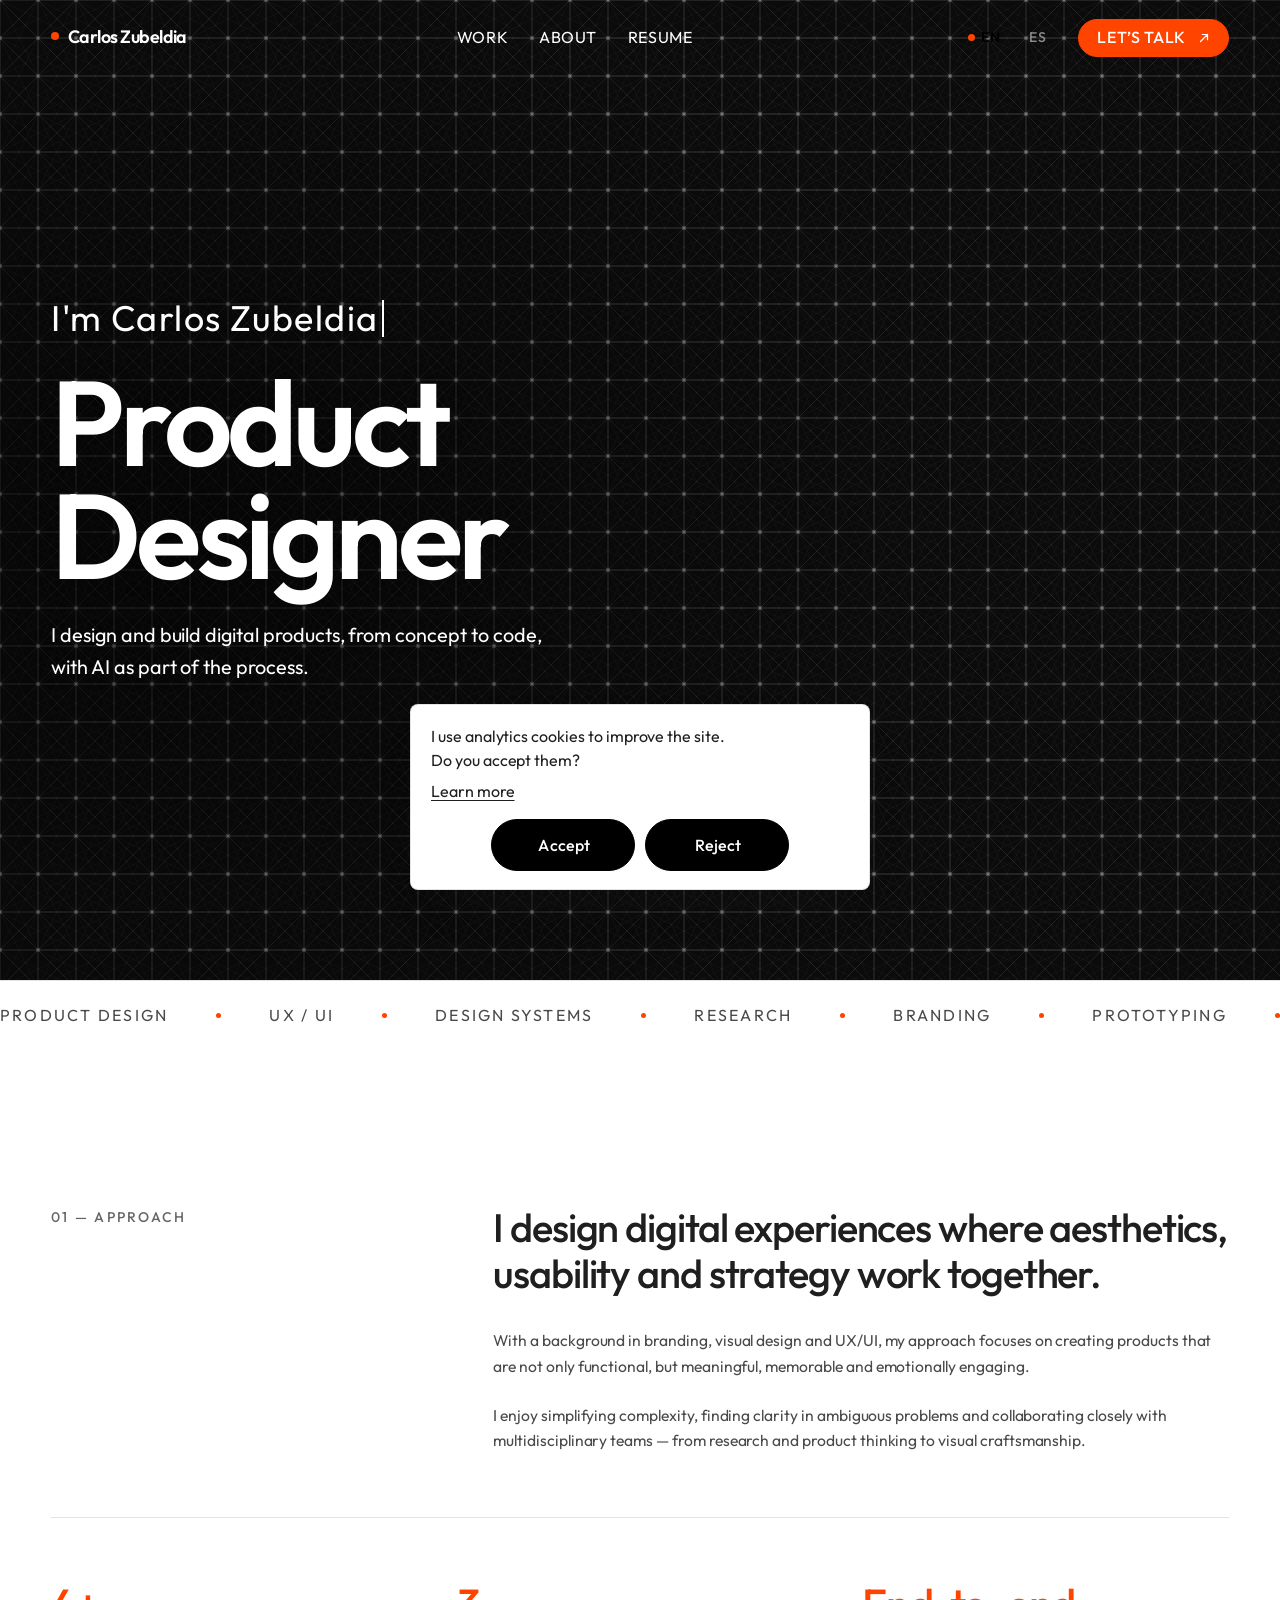
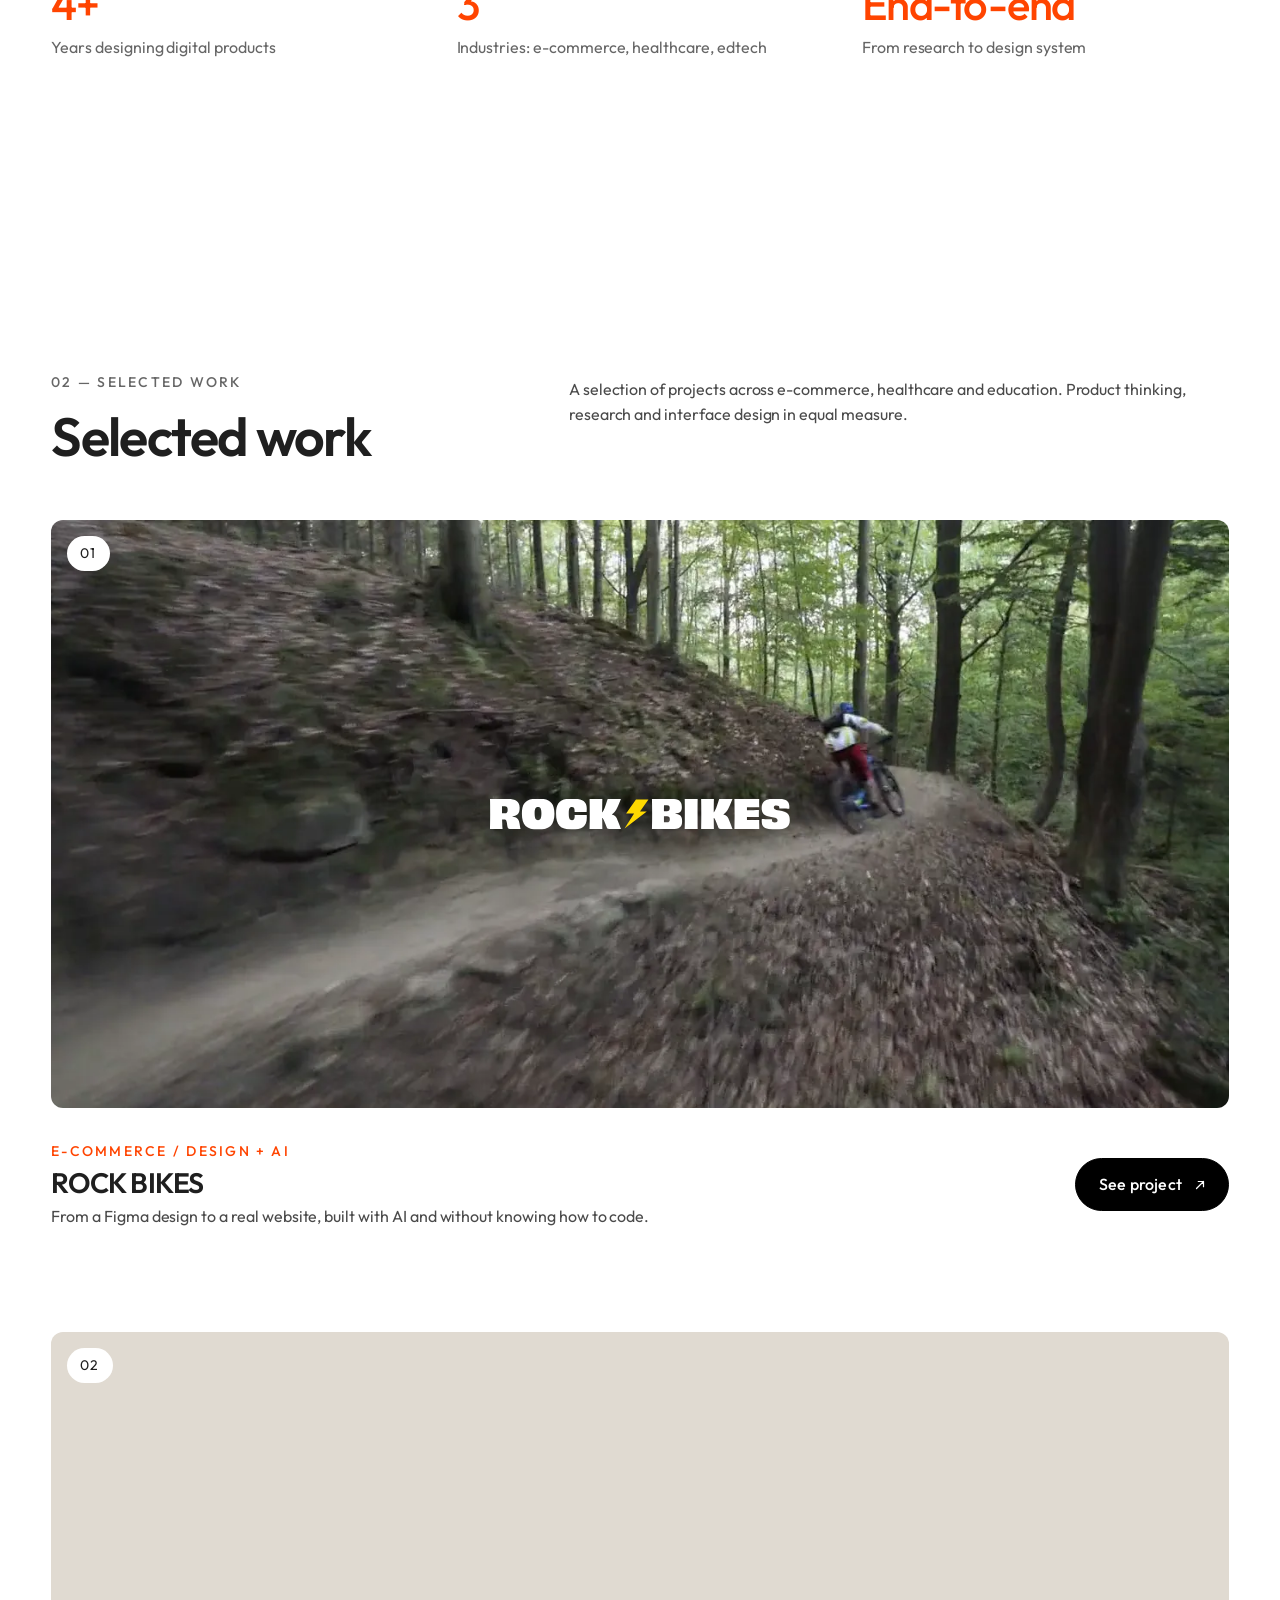
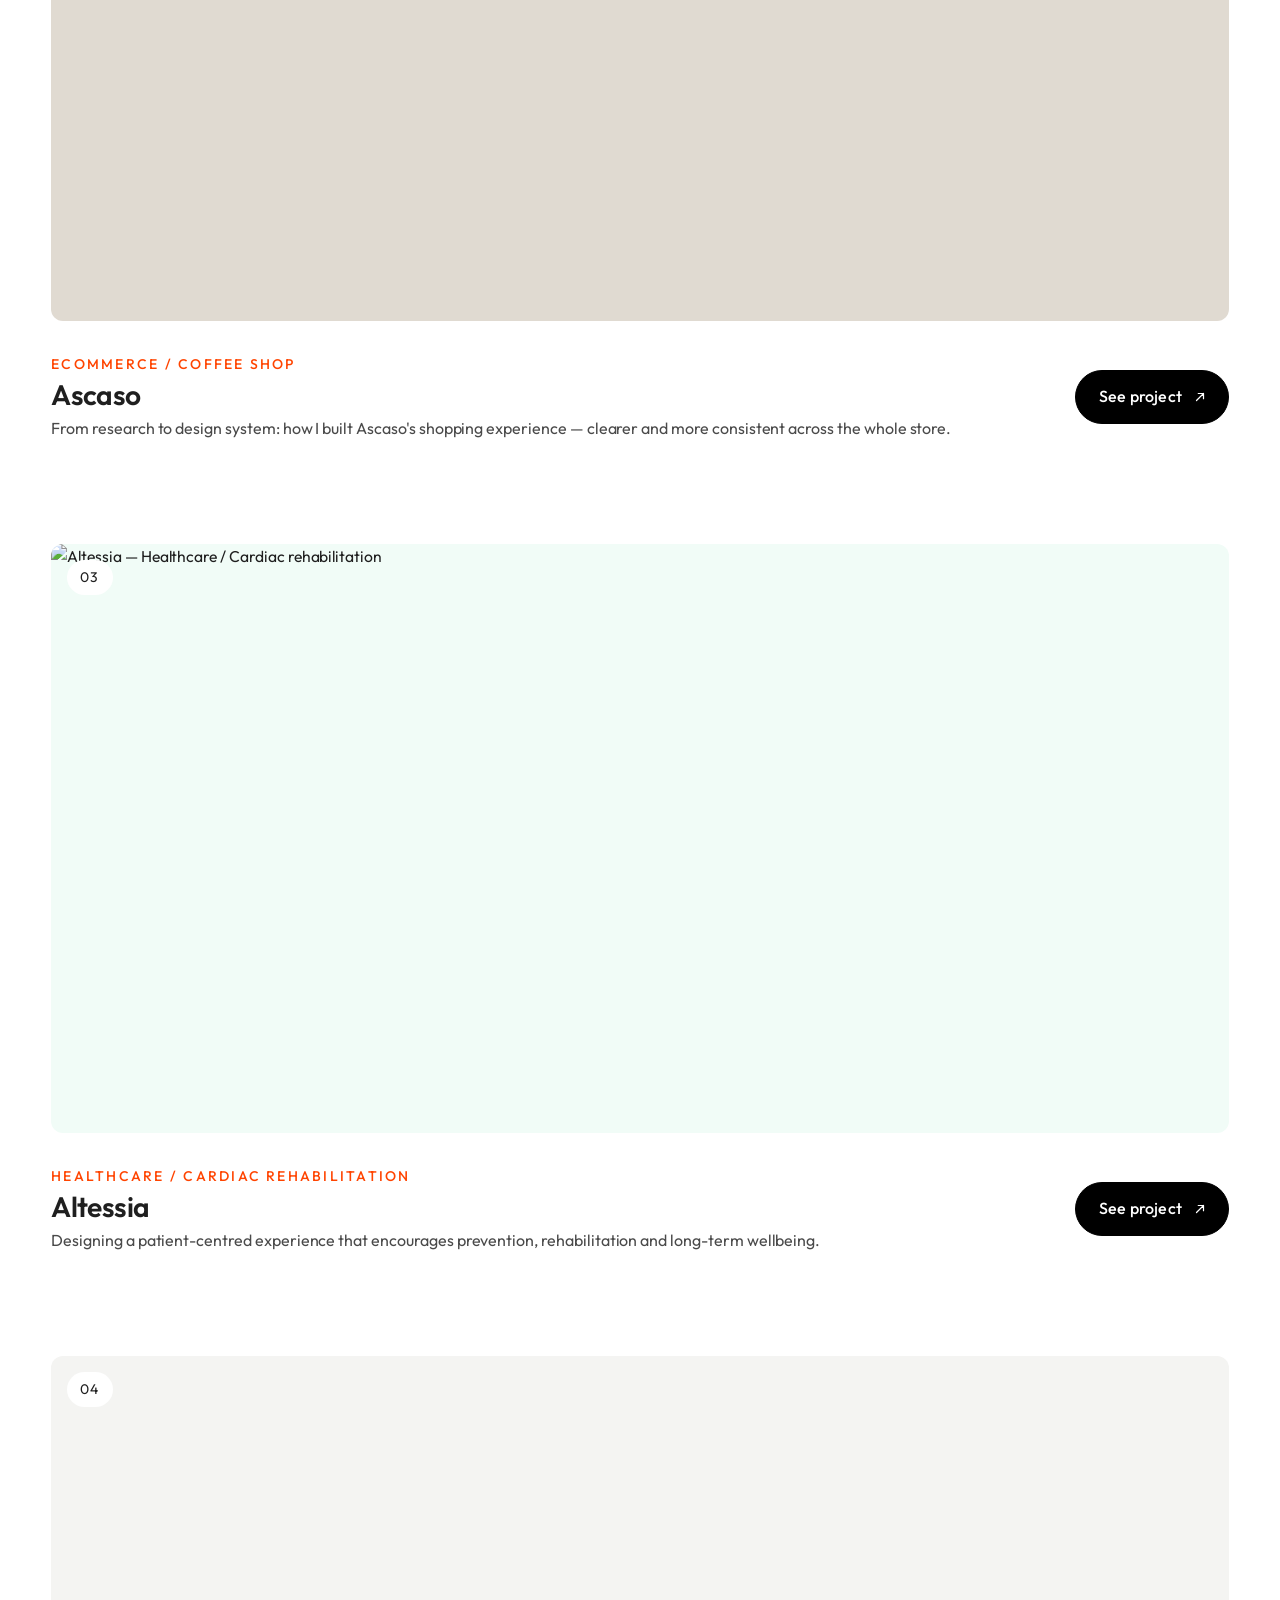
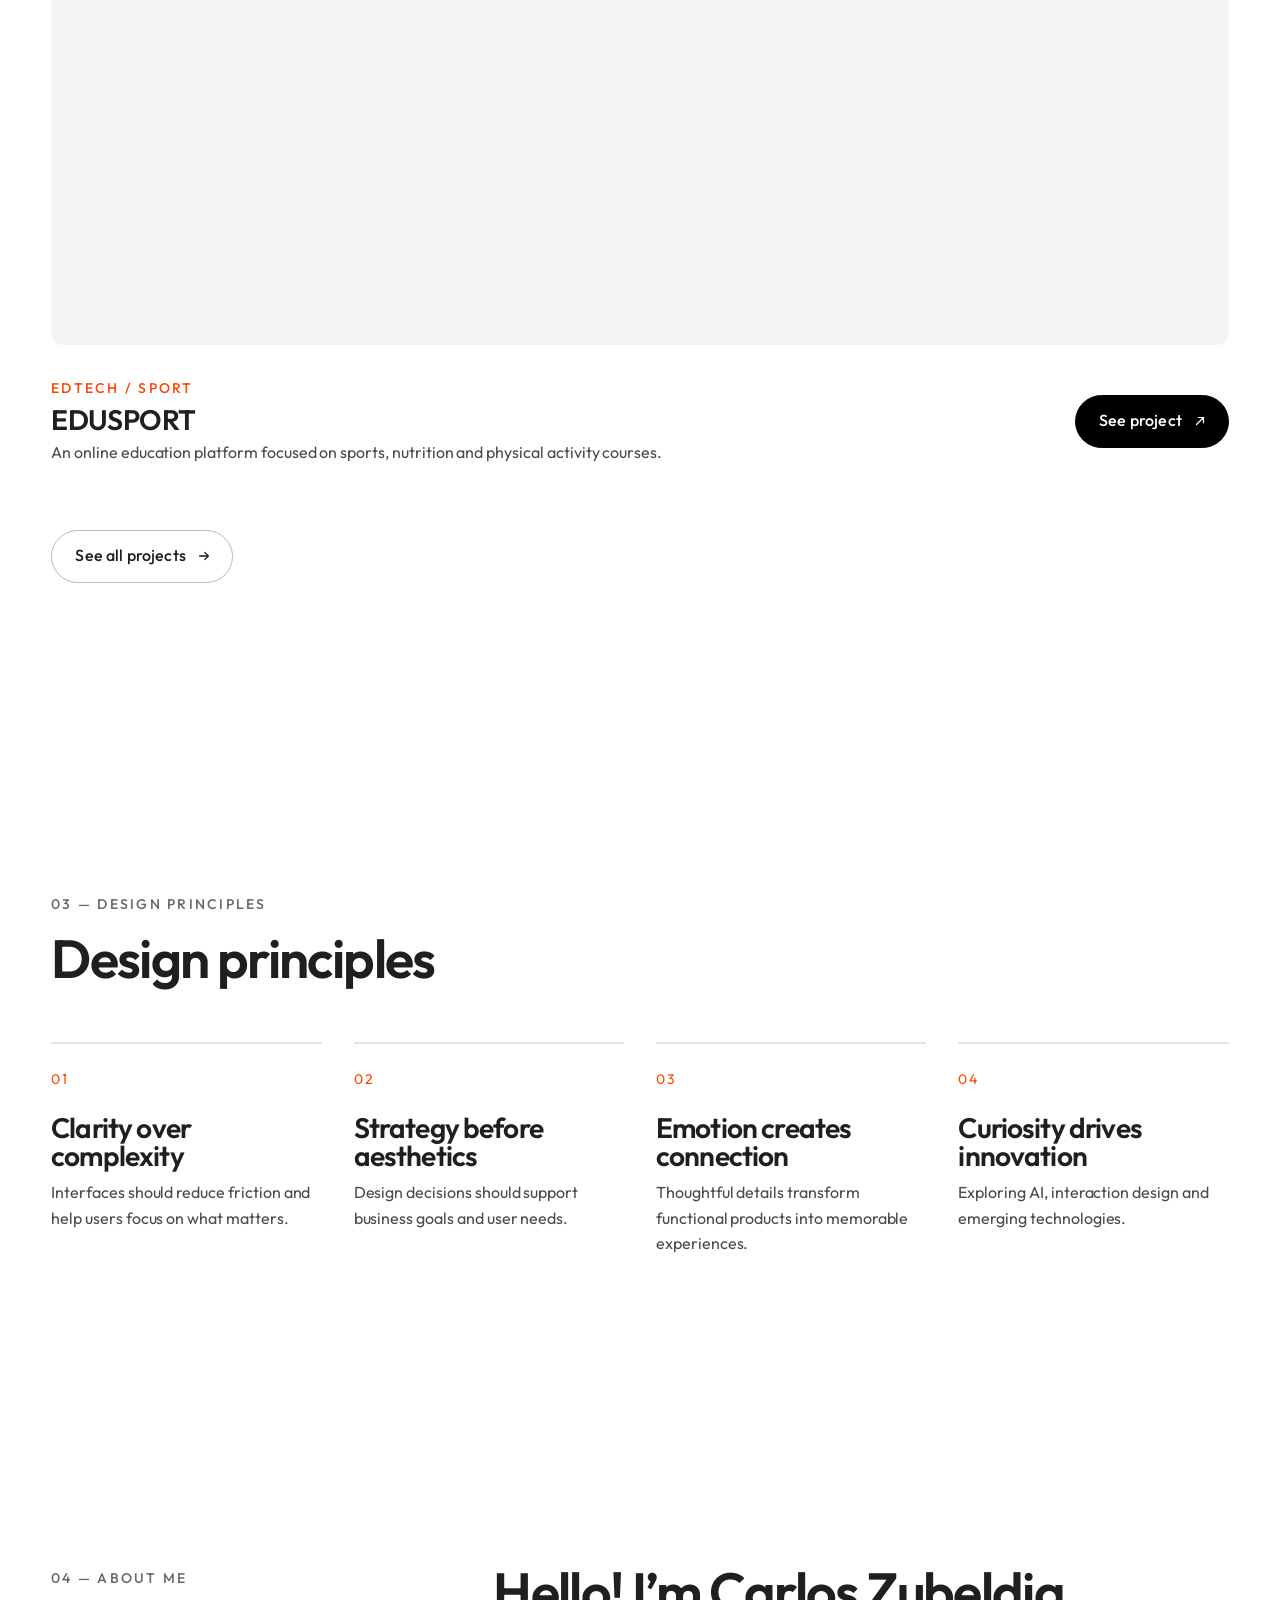
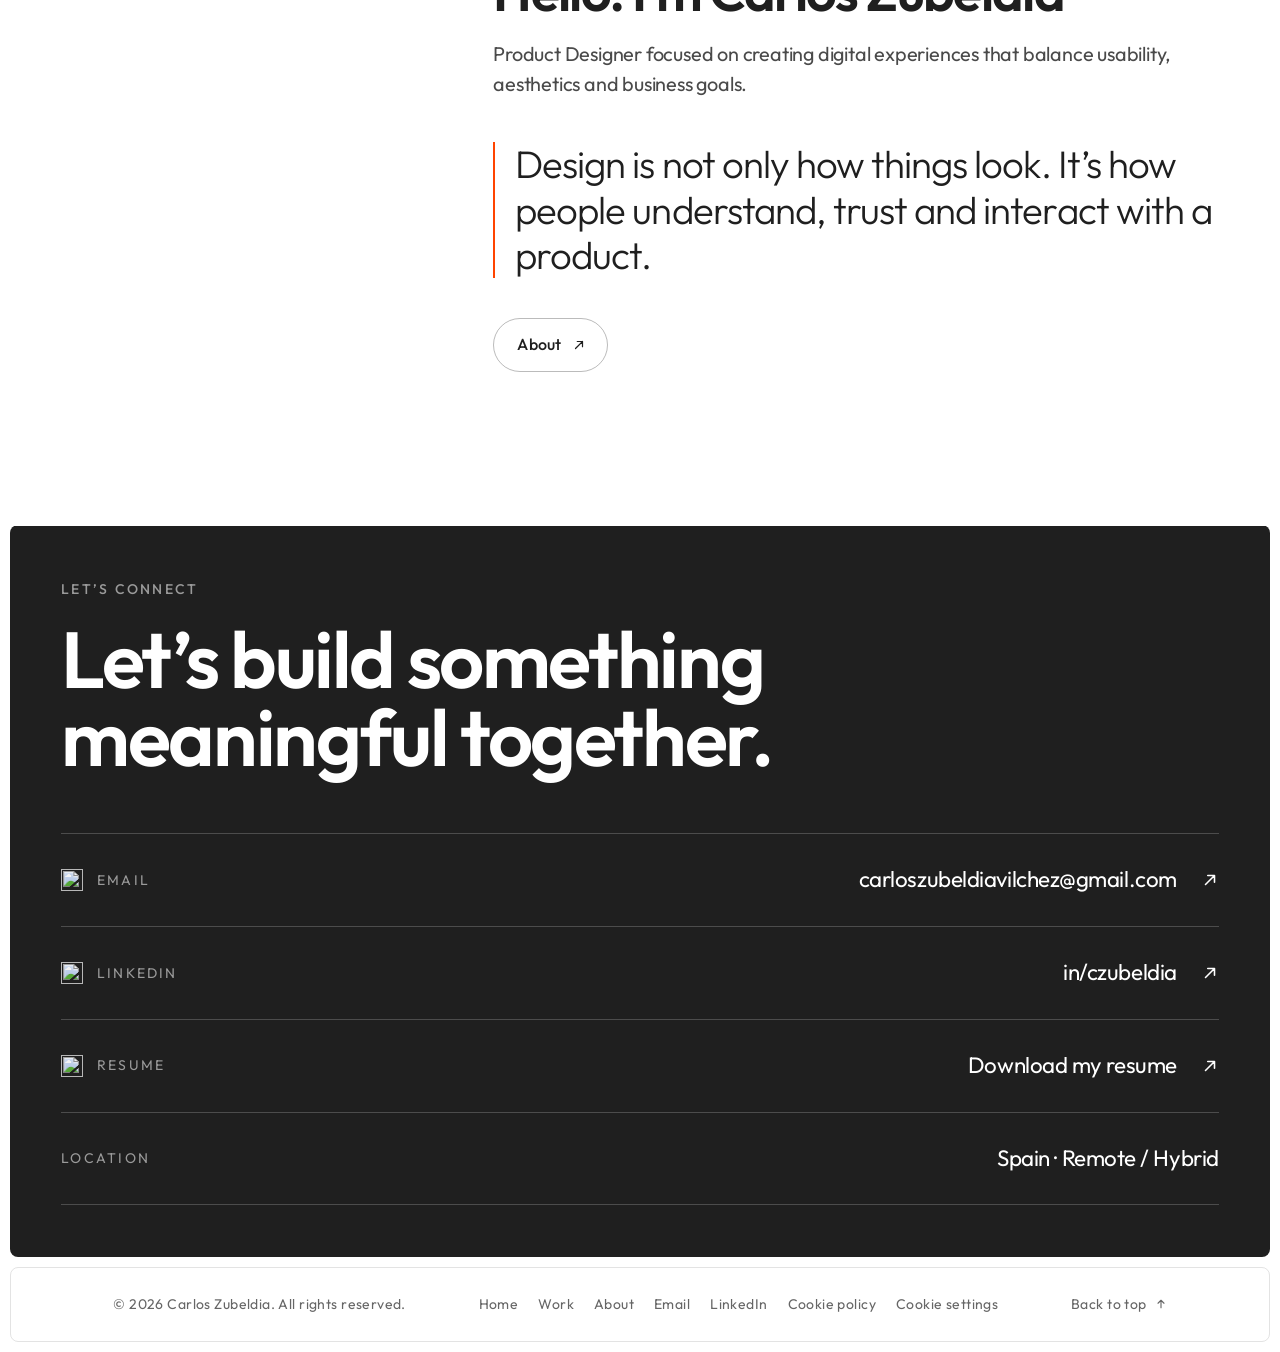
==== index.html @ 0a298c3f "Cards: miniatura más alta en móvil (1:1, +180 px a 390)" ====
<!DOCTYPE html>
<html lang="en" data-title-en="Carlos Zubeldia — Product Designer" data-title-es="Carlos Zubeldia — Product Designer">
<head>
  <meta charset="utf-8">
  <meta name="viewport" content="width=device-width, initial-scale=1">
  <title>Carlos Zubeldia — Product Designer</title>
  <meta name="description" content="Carlos Zubeldia is a Product Designer crafting meaningful digital experiences through aesthetics, usability and strategy." data-desc-en="Carlos Zubeldia is a Product Designer crafting meaningful digital experiences through aesthetics, usability and strategy." data-desc-es="Carlos Zubeldia es Product Designer y crea experiencias digitales con sentido combinando estética, usabilidad y estrategia.">
  <meta name="author" content="Carlos Zubeldia">
  <meta name="theme-color" content="#ffffff">

  <meta property="og:type" content="website">
  <meta property="og:title" content="Carlos Zubeldia — Product Designer">
  <meta property="og:description" content="Carlos Zubeldia is a Product Designer crafting meaningful digital experiences through aesthetics, usability and strategy.">
  <meta property="og:image" content="https://carloszubeldia.com/assets/img/b0e49830ba61dde2b18ffb885fe6a6a7c3e1c63d.png">
  <meta property="og:locale" content="en_GB">
  <meta property="og:locale:alternate" content="es_ES">
  <meta name="twitter:card" content="summary_large_image">
  <script type="application/ld+json">
  {
    "@context": "https://schema.org",
    "@graph": [
      {
        "@type": "Person",
        "@id": "https://carloszubeldia.com/#person",
        "name": "Carlos Zubeldia",
        "jobTitle": "Product Designer",
        "url": "https://carloszubeldia.com/",
        "image": "https://carloszubeldia.com/assets/img/b0e49830ba61dde2b18ffb885fe6a6a7c3e1c63d.png",
        "sameAs": ["https://www.linkedin.com/in/czubeldia"]
      },
      {
        "@type": "WebSite",
        "@id": "https://carloszubeldia.com/#website",
        "url": "https://carloszubeldia.com/",
        "name": "Carlos Zubeldia — Product Designer",
        "inLanguage": ["es", "en"],
        "publisher": { "@id": "https://carloszubeldia.com/#person" }
      }
    ]
  }
  </script>

  <link rel="canonical" href="https://carloszubeldia.com/">
  <link rel="icon" type="image/svg+xml" href="assets/img/d443d4ee85f48a1c8e4ca03e4f27583cf6b97daa.svg">
  <link rel="alternate icon" href="assets/img/favicon.png">
  <link rel="apple-touch-icon" href="assets/img/favicon.png">

  <link rel="preconnect" href="https://fonts.googleapis.com">
  <link rel="preconnect" href="https://fonts.gstatic.com" crossorigin>
  <link rel="preconnect" href="https://api.fontshare.com" crossorigin>
  <link href="https://fonts.googleapis.com/css2?family=Outfit:wght@300;400;500;600;700&family=Libre+Caslon+Text:ital,wght@0,400;0,700;1,400&family=Poppins:wght@300;400;500&display=swap" rel="stylesheet">
  <link href="https://api.fontshare.com/v2/css?f[]=clash-display@300,400,500,600&display=swap" rel="stylesheet">
  <!-- Sin cache: durante el desarrollo el navegador guardaba el HTML antiguo
       y seguia pidiendo el CSS viejo. -->
  <meta http-equiv="Cache-Control" content="no-cache, no-store, must-revalidate">
  <meta http-equiv="Pragma" content="no-cache">
  <meta http-equiv="Expires" content="0">
  <link rel="stylesheet" href="assets/css/styles.css?v=1794847174529">

  <script>
    /* Evita el flash: fija el idioma antes del primer pintado */
    (function () {
      try {
        document.documentElement.classList.add("js");
        var q = new URLSearchParams(location.search).get("lang");
        var l = q || localStorage.getItem("cz-lang") || (navigator.language || "en").slice(0, 2).toLowerCase();
        document.documentElement.lang = ["en", "es"].indexOf(l) > -1 ? l : "en";
      } catch (e) {}
    })();
  </script>
</head>
<script>(function(){try{if(sessionStorage.getItem("cz-preloader")){document.documentElement.className+=" preloader-skip";}else{sessionStorage.setItem("cz-preloader","1");}}catch(e){}})();</script>
<div class="preloader" data-preloader>
  <div class="preloader__inner">
    <p class="preloader__hello" data-preloader-hello>Bienvenido</p>
    <p class="preloader__name"><span class="preloader__who">Carlos Zubeldia</span> <span class="preloader__dot">&#183;</span> <span class="preloader__role">Product Designer</span></p>
    <p class="preloader__pct">[<span data-preloader-pct>000</span>]</p>
  </div>
  <div class="preloader__bar" aria-hidden="true"><span data-preloader-bar></span></div>
</div>

<a class="skip" href="#main"><span data-l="en">Skip to content</span><span data-l="es">Saltar al contenido</span></a>
<div class="progress" aria-hidden="true"></div>

<header class="header header--over-media">
  <div class="wrap header__inner">
    <a class="brand" href="index.html" aria-label="Carlos Zubeldia">
      <span class="brand__dot" aria-hidden="true"></span>
      <span>Carlos Zubeldia</span>
    </a>

    <nav class="nav nav--desktop" aria-label="Main">
      <a class="nav__link" href="work.html"><span data-l="en">Work</span><span data-l="es">Proyectos</span></a>
      <a class="nav__link" href="about.html"><span data-l="en">About</span><span data-l="es">Sobre mí</span></a>
          <a class="nav__link nav__link--cv" href="https://docs.google.com/document/d/1pbB3UorEtX21ZrDCN3POVL8Y2e_s21vY/edit" target="_blank" rel="noopener"><span data-l="en">Resume</span><span data-l="es">CV</span></a>
    </nav>

    <div class="header__tools">
      <div class="lang" role="group" aria-label="Language">
        <button class="lang__opt" type="button" data-lang="en" aria-pressed="true">EN</button>
        <button class="lang__opt" type="button" data-lang="es" aria-pressed="false">ES</button>
      </div>
      <button class="burger" type="button" aria-expanded="false" aria-controls="drawer" aria-label="Menu">
        <span></span><span></span>
      </button>
      <a class="btn nav__cta" href="#contact"><span class="nav__cta-txt"><span data-l="en">Let’s talk</span><span data-l="es">Hablemos</span></span><svg viewBox="0 0 16 16" fill="none" aria-hidden="true"><path d="M4 12L12 4M12 4H6M12 4v6" stroke="currentColor" stroke-width="1.4" stroke-linecap="round" stroke-linejoin="round"/></svg></a>
    </div>
  </div>
</header>

<div class="drawer" id="drawer" data-open="false" aria-hidden="true">
  <nav class="drawer__nav" aria-label="Mobile">
    <a class="drawer__link" href="work.html"><span data-l="en">Work</span><span data-l="es">Proyectos</span></a>
    <a class="drawer__link" href="about.html"><span data-l="en">About</span><span data-l="es">Sobre mí</span></a>
    <a class="drawer__link" href="https://docs.google.com/document/d/1pbB3UorEtX21ZrDCN3POVL8Y2e_s21vY/edit" target="_blank" rel="noopener"><span data-l="en">Resume</span><span data-l="es">CV</span></a>
  </nav>
  <div class="drawer__foot">
    <!-- Selector de idioma del cajon: usa EXACTAMENTE las clases de la barra de
         escritorio (.lang / .lang__opt), asi el estilo es el mismo sin copiar
         CSS. -->
    <div class="lang" role="group" aria-label="Language">
      <button class="lang__opt" type="button" data-lang="en" aria-pressed="true">EN</button>
      <button class="lang__opt" type="button" data-lang="es" aria-pressed="false">ES</button>
    </div>
    <!-- En movil el CTA vive aqui, a todo el ancho, con el mismo aspecto que en
         escritorio: naranja, mayusculas y flecha. Sustituye a Email y LinkedIn. -->
    <a class="btn drawer__cta drawer__cta--brand" href="#contact"><span data-l="en">Let’s talk</span><span data-l="es">Hablemos</span><svg viewBox="0 0 16 16" fill="none" aria-hidden="true"><path d="M4 12L12 4M12 4H6M12 4v6" stroke="currentColor" stroke-width="1.4" stroke-linecap="round" stroke-linejoin="round"/></svg></a>
  </div>
</div>

<main id="main">
  <section class="hero">
    <div class="hero__frame">
      <div class="hero__media" aria-hidden="true">
        <video autoplay muted loop playsinline preload="auto" poster="assets/img/hero-poster.jpg">
          <source src="assets/video/hero.mp4" type="video/mp4">
        </video>
      </div>
      <canvas class="hero__mesh" data-mesh aria-hidden="true"></canvas>
      <div class="hero__scrim" aria-hidden="true"></div>

      <div class="hero__inner">
        <p class="hero__greeting">
          <span data-typing data-type-en="I'm Carlos Zubeldia" data-type-es="Soy Carlos Zubeldia"><span data-l="en">I'm Carlos Zubeldia</span><span data-l="es">Soy Carlos Zubeldia</span></span><span class="typing__caret" aria-hidden="true"></span>
        </p>
        <h1 class="hero__role"><span data-l="en">Product
Designer</span><span data-l="es">Product
Designer</span></h1>
        <p class="hero__claim"><span data-l="en">I design and build digital products, from concept to code,
with AI as part of the process.</span><span data-l="es">Diseño y construyo productos digitales, del concepto al código,
con IA como parte del proceso.</span></p>
      </div>

      <!-- Indicador de scroll: texto pequeño centrado en la parte baja del hero.
           Es decorativo (la página se ve que sigue), así que va oculto a los
           lectores de pantalla para no meter ruido. -->
      <p class="hero__hint" aria-hidden="true">
        <span class="hero__hint-txt"><span data-l="en">Scroll</span><span data-l="es">Scroll</span></span>
        <span class="hero__hint-arrow"><svg viewBox="0 0 16 16" fill="none" aria-hidden="true"><path d="M8 3v10M4 9l4 4 4-4" stroke="currentColor" stroke-width="1.5" stroke-linecap="round" stroke-linejoin="round"/></svg></span>
      </p>

    </div>
  </section>

  <div class="marquee" aria-hidden="true">
    <div class="marquee__track">
        <span class="marquee__item"><span data-l="en">Product design</span><span data-l="es">Diseño de producto</span></span>
        <span class="marquee__item"><span data-l="en">UX / UI</span><span data-l="es">UX / UI</span></span>
        <span class="marquee__item"><span data-l="en">Design systems</span><span data-l="es">Sistemas de diseño</span></span>
        <span class="marquee__item"><span data-l="en">Research</span><span data-l="es">Investigación</span></span>
        <span class="marquee__item"><span data-l="en">Branding</span><span data-l="es">Branding</span></span>
        <span class="marquee__item"><span data-l="en">Prototyping</span><span data-l="es">Prototipado</span></span>
        <span class="marquee__item"><span data-l="en">E-commerce</span><span data-l="es">E-commerce</span></span>
        <span class="marquee__item"><span data-l="en">Healthcare</span><span data-l="es">Salud</span></span>
        <span class="marquee__item"><span data-l="en">Consulting</span><span data-l="es">Consultoría</span></span>
        <span class="marquee__item"><span data-l="en">Accessibility</span><span data-l="es">Accesibilidad</span></span>
        <span class="marquee__item"><span data-l="en">Conversation design</span><span data-l="es">Conversation design</span></span>
        <span class="marquee__item"><span data-l="en">Product design</span><span data-l="es">Diseño de producto</span></span>
        <span class="marquee__item"><span data-l="en">UX / UI</span><span data-l="es">UX / UI</span></span>
        <span class="marquee__item"><span data-l="en">Design systems</span><span data-l="es">Sistemas de diseño</span></span>
        <span class="marquee__item"><span data-l="en">Research</span><span data-l="es">Investigación</span></span>
        <span class="marquee__item"><span data-l="en">Branding</span><span data-l="es">Branding</span></span>
        <span class="marquee__item"><span data-l="en">Prototyping</span><span data-l="es">Prototipado</span></span>
        <span class="marquee__item"><span data-l="en">E-commerce</span><span data-l="es">E-commerce</span></span>
        <span class="marquee__item"><span data-l="en">Healthcare</span><span data-l="es">Salud</span></span>
        <span class="marquee__item"><span data-l="en">Consulting</span><span data-l="es">Consultoría</span></span>
        <span class="marquee__item"><span data-l="en">Accessibility</span><span data-l="es">Accesibilidad</span></span>
        <span class="marquee__item"><span data-l="en">Conversation design</span><span data-l="es">Conversation design</span></span>
    </div>
  </div>

  <section class="section wrap" id="approach">
    <div class="grid grid--sidebar">
      <div class="reveal">
        <span class="eyebrow"><span data-l="en">01 — Approach</span><span data-l="es">01 — Enfoque</span></span>
      </div>
      <div class="reveal" style="--delay:.08s">
        <h2 class="approach__statement"><span data-l="en">I design digital experiences where aesthetics, usability and strategy work together.</span><span data-l="es">Diseño experiencias digitales donde estética, usabilidad y estrategia trabajan juntas.</span></h2>
        <div class="approach__body" style="margin-top:2rem">
          <p><span data-l="en">With a background in branding, visual design and UX/UI, my approach focuses on creating products that are not only functional, but meaningful, memorable and emotionally engaging.</span><span data-l="es">Con una base en branding, diseño visual y UX/UI, mi enfoque se centra en crear productos que no solo funcionan, sino que resultan significativos, memorables y emocionalmente relevantes.</span></p>
          <p><span data-l="en">I enjoy simplifying complexity, finding clarity in ambiguous problems and collaborating closely with multidisciplinary teams — from research and product thinking to visual craftsmanship.</span><span data-l="es">Disfruto simplificando la complejidad, encontrando claridad en problemas ambiguos y colaborando de cerca con equipos multidisciplinares — desde la investigación y el pensamiento de producto hasta el detalle visual.</span></p>
        </div>
      </div>
    </div>

    <div class="stats reveal">
      <div class="stat">
        <div class="stat__value"><span data-l="en">4+</span><span data-l="es">4+</span></div>
        <div class="stat__label"><span data-l="en">Years designing digital products</span><span data-l="es">Años diseñando productos digitales</span></div>
      </div>
      <div class="stat">
        <div class="stat__value"><span data-l="en">3</span><span data-l="es">3</span></div>
        <div class="stat__label"><span data-l="en">Industries: e-commerce, healthcare, edtech</span><span data-l="es">Sectores: e-commerce, salud, edtech</span></div>
      </div>
      <div class="stat">
        <div class="stat__value"><span data-l="en">End-to-end</span><span data-l="es">End-to-end</span></div>
        <div class="stat__label"><span data-l="en">From research to design system</span><span data-l="es">De la investigación al sistema de diseño</span></div>
      </div>
    </div>
  </section>

  <section class="section section--line" id="work">
    <div class="wrap">
      <div class="section-head">
        <div class="reveal">
          <span class="eyebrow"><span data-l="en">02 — Selected work</span><span data-l="es">02 — Proyectos seleccionados</span></span>
          <h2 class="section-head__title"><span data-l="en">Selected work</span><span data-l="es">Proyectos seleccionados</span></h2>
        </div>
        <p class="section-head__aside reveal" style="--delay:.08s"><span data-l="en">A selection of projects across e-commerce, healthcare and education. Product thinking, research and interface design in equal measure.</span><span data-l="es">Una selección de proyectos de e-commerce, salud y educación. Pensamiento de producto, investigación y diseño de interfaz a partes iguales.</span></p>
      </div>

      <div class="work-list">
        <article class="project-card reveal project-card--logo project-card--upper" data-category="ecommerce">
          <a class="project-card__media" href="rockbikes.html" aria-label="Rock Bikes">
            <span class="project-card__badge">01</span>
            <video class="project-card__video" src="assets/video/rockbikes-card-hd.mp4" poster="assets/img/rockbikes-hero.webp" autoplay muted playsinline preload="metadata" loop aria-hidden="true"></video>
              <img class="project-card__logo" src="assets/img/rockbikes-logo.svg?v=6267" width="228" height="24" alt="" loading="lazy" decoding="async">
          </a>
          <div class="project-card__body">
            <div class="project-card__meta">
              <span class="project-card__cat"><span data-l="en">E-commerce / Design + AI</span><span data-l="es">E-commerce / Diseño + IA</span></span>
              <h3 class="project-card__title">Rock Bikes</h3>
              <p class="project-card__desc"><span data-l="en">From a Figma design to a real website, built with AI and without knowing how to code.</span><span data-l="es">De un diseño en Figma a una web real, construida con IA y sin saber programar.</span></p>
            </div>
            <a class="btn project-card__cta" href="rockbikes.html">
              <span data-l="en">See project</span><span data-l="es">Ver proyecto</span><svg viewBox="0 0 16 16" fill="none" aria-hidden="true"><path d="M4 12L12 4M12 4H6M12 4v6" stroke="currentColor" stroke-width="1.4" stroke-linecap="round" stroke-linejoin="round"/></svg>
            </a>
          </div>
        </article>
        <article class="project-card reveal project-card--mockup" data-category="ecommerce">
          <a class="project-card__media" href="ascaso.html" aria-label="Ascaso" style="background:#E0DAD1">
            <span class="project-card__badge">02</span>
            <video class="project-card__video" src="assets/video/ascaso-card.mp4" poster="assets/img/ascaso-card-transp.webp" autoplay muted playsinline preload="metadata" aria-hidden="true"></video>
          </a>
          <div class="project-card__body">
            <div class="project-card__meta">
              <span class="project-card__cat"><span data-l="en">Ecommerce / Coffee shop</span><span data-l="es">Ecommerce / Coffee shop</span></span>
              <h3 class="project-card__title">Ascaso</h3>
              <p class="project-card__desc"><span data-l="en">From research to design system: how I built Ascaso's shopping experience — clearer and more consistent across the whole store.</span><span data-l="es">De la investigación al sistema de diseño: así construí la experiencia de compra de Ascaso, más clara y coherente en todo el e-commerce.</span></p>
            </div>
            <a class="btn project-card__cta" href="ascaso.html">
              <span data-l="en">See project</span><span data-l="es">Ver proyecto</span><svg viewBox="0 0 16 16" fill="none" aria-hidden="true"><path d="M4 12L12 4M12 4H6M12 4v6" stroke="currentColor" stroke-width="1.4" stroke-linecap="round" stroke-linejoin="round"/></svg>
            </a>
          </div>
        </article>
        <article class="project-card reveal project-card--mockup" data-category="healthcare">
          <a class="project-card__media" href="altessia.html" aria-label="Altessia" style="background:#F1FCF7">
            <span class="project-card__badge">03</span>
            <img src="assets/img/altessia-card.webp?v=115430" width="1402" height="819" alt="Altessia — Healthcare / Cardiac rehabilitation" loading="lazy" decoding="async">
          </a>
          <div class="project-card__body">
            <div class="project-card__meta">
              <span class="project-card__cat"><span data-l="en">Healthcare / Cardiac rehabilitation</span><span data-l="es">Salud / Rehabilitación cardíaca</span></span>
              <h3 class="project-card__title">Altessia</h3>
              <p class="project-card__desc"><span data-l="en">Designing a patient-centred experience that encourages prevention, rehabilitation and long-term wellbeing.</span><span data-l="es">Diseñando una experiencia centrada en el paciente que fomente la prevención, la rehabilitación y el bienestar a largo plazo.</span></p>
            </div>
            <a class="btn project-card__cta" href="altessia.html">
              <span data-l="en">See project</span><span data-l="es">Ver proyecto</span><svg viewBox="0 0 16 16" fill="none" aria-hidden="true"><path d="M4 12L12 4M12 4H6M12 4v6" stroke="currentColor" stroke-width="1.4" stroke-linecap="round" stroke-linejoin="round"/></svg>
            </a>
          </div>
        </article>
        <article class="project-card reveal project-card--upper" data-category="edtech">
          <a class="project-card__media" href="edusport.html" aria-label="Edusport">
            <span class="project-card__badge">04</span>
            <video class="project-card__video" src="assets/video/edusport-card.mp4" poster="assets/img/5792c3da24ad688c3098b0acf64b8bfd28c8e6a9.png" autoplay muted playsinline preload="metadata" aria-hidden="true"></video>
          </a>
          <div class="project-card__body">
            <div class="project-card__meta">
              <span class="project-card__cat"><span data-l="en">Edtech / Sport</span><span data-l="es">Edtech / Deporte</span></span>
              <h3 class="project-card__title">Edusport</h3>
              <p class="project-card__desc"><span data-l="en">An online education platform focused on sports, nutrition and physical activity courses.</span><span data-l="es">Una plataforma de formación online centrada en cursos de deporte, nutrición y actividad física.</span></p>
            </div>
            <a class="btn project-card__cta" href="edusport.html">
              <span data-l="en">See project</span><span data-l="es">Ver proyecto</span><svg viewBox="0 0 16 16" fill="none" aria-hidden="true"><path d="M4 12L12 4M12 4H6M12 4v6" stroke="currentColor" stroke-width="1.4" stroke-linecap="round" stroke-linejoin="round"/></svg>
            </a>
          </div>
        </article>
      </div>

      <div class="reveal" style="margin-top:clamp(2.5rem,5vw,4rem)">
        <a class="btn btn--ghost" href="work.html">
          <span data-l="en">See all projects</span><span data-l="es">Ver todos los proyectos</span><svg viewBox="0 0 16 16" fill="none" aria-hidden="true"><path d="M3 8h10M9 4l4 4-4 4" stroke="currentColor" stroke-width="1.5" stroke-linecap="round" stroke-linejoin="round"/></svg>
        </a>
      </div>
    </div>
  </section>

  <section class="section section--line">
    <div class="wrap">
      <div class="section-head">
        <div class="reveal">
          <span class="eyebrow"><span data-l="en">03 — Design principles</span><span data-l="es">03 — Principios de diseño</span></span>
          <h2 class="section-head__title"><span data-l="en">Design principles</span><span data-l="es">Principios de diseño</span></h2>
        </div>
      </div>

      <div class="principles">
        <article class="principle reveal">
          <span class="principle__num">01</span>
          <h3 class="principle__title"><span data-l="en">Clarity over complexity</span><span data-l="es">Claridad sobre complejidad</span></h3>
          <p class="principle__text"><span data-l="en">Interfaces should reduce friction and help users focus on what matters.</span><span data-l="es">Las interfaces deben reducir la fricción y ayudar al usuario a centrarse en lo importante.</span></p>
        </article>
        <article class="principle reveal" style="--delay:0.6s">
          <span class="principle__num">02</span>
          <h3 class="principle__title"><span data-l="en">Strategy before aesthetics</span><span data-l="es">Estrategia antes que estética</span></h3>
          <p class="principle__text"><span data-l="en">Design decisions should support business goals and user needs.</span><span data-l="es">Las decisiones de diseño deben apoyar los objetivos de negocio y las necesidades del usuario.</span></p>
        </article>
        <article class="principle reveal" style="--delay:0.12s">
          <span class="principle__num">03</span>
          <h3 class="principle__title"><span data-l="en">Emotion creates connection</span><span data-l="es">La emoción crea conexión</span></h3>
          <p class="principle__text"><span data-l="en">Thoughtful details transform functional products into memorable experiences.</span><span data-l="es">Los detalles cuidados transforman productos funcionales en experiencias memorables.</span></p>
        </article>
        <article class="principle reveal" style="--delay:0.18s">
          <span class="principle__num">04</span>
          <h3 class="principle__title"><span data-l="en">Curiosity drives innovation</span><span data-l="es">La curiosidad impulsa la innovación</span></h3>
          <p class="principle__text"><span data-l="en">Exploring AI, interaction design and emerging technologies.</span><span data-l="es">Explorando IA, diseño de interacción y tecnologías emergentes.</span></p>
        </article>
      </div>
    </div>
  </section>

  <section class="section section--line" id="about">
    <div class="wrap">
      <div class="grid grid--sidebar">
        <div class="reveal">
          <span class="eyebrow"><span data-l="en">04 — About me</span><span data-l="es">04 — Sobre mí</span></span>
        </div>
        <div class="reveal" style="--delay:.08s">
          <h2 class="h2" style="max-width:20ch"><span data-l="en">Hello! I’m Carlos Zubeldia</span><span data-l="es">¡Hola! Soy Carlos Zubeldia</span></h2>
          <p class="lead" style="margin-top:1.25rem"><span data-l="en">Product Designer focused on creating digital experiences that balance usability, aesthetics and business goals.</span><span data-l="es">Product Designer centrado en crear experiencias digitales que equilibran usabilidad, estética y objetivos de negocio.</span></p>
          <blockquote class="quote" style="margin-top:clamp(1.75rem,4vw,2.75rem)"><span data-l="en">Design is not only how things look. It’s how people understand, trust and interact with a product.</span><span data-l="es">El diseño no es solo cómo se ven las cosas. Es cómo las personas entienden, confían e interactúan con un producto.</span></blockquote>
          <p style="margin-top:clamp(1.75rem,4vw,2.5rem)">
            <a class="btn btn--ghost" href="about.html"><span data-l="en">About</span><span data-l="es">Sobre mí</span><svg viewBox="0 0 16 16" fill="none" aria-hidden="true"><path d="M4 12L12 4M12 4H6M12 4v6" stroke="currentColor" stroke-width="1.4" stroke-linecap="round" stroke-linejoin="round"/></svg></a>
          </p>
        </div>
      </div>
    </div>
  </section>

    <section class="section contact" id="contact">
      <div class="wrap">
        <span class="eyebrow"><span data-l="en">Let’s connect</span><span data-l="es">Conectemos</span></span>
        <h2 class="contact__title" style="margin-top:1.25rem"><span data-l="en">Let’s build something meaningful together.</span><span data-l="es">Construyamos algo juntos.</span></h2>
        <div class="contact__list">
          <a class="contact__row" href="mailto:carloszubeldiavilchez@gmail.com">
            <span class="contact__row-head">
              <img class="contact__icon" src="assets/img/441e7367733d9fe3d2a83f7b23e375a9157b8b6a.svg" alt="" width="22" height="22">
              <span class="contact__row-label"><span data-l="en">Email</span><span data-l="es">Email</span></span>
            </span>
            <span class="contact__row-value">carloszubeldiavilchez@gmail.com</span>
            <svg viewBox="0 0 16 16" fill="none" aria-hidden="true"><path d="M4 12L12 4M12 4H6M12 4v6" stroke="currentColor" stroke-width="1.4" stroke-linecap="round" stroke-linejoin="round"/></svg>
          </a>
          <a class="contact__row" href="https://www.linkedin.com/in/czubeldia" target="_blank" rel="noopener">
            <span class="contact__row-head">
              <img class="contact__icon" src="assets/img/acd04169f24873ed6042027e243218298533ce65.svg" alt="" width="22" height="22">
              <span class="contact__row-label"><span data-l="en">LinkedIn</span><span data-l="es">LinkedIn</span></span>
            </span>
            <span class="contact__row-value">in/czubeldia</span>
            <svg viewBox="0 0 16 16" fill="none" aria-hidden="true"><path d="M4 12L12 4M12 4H6M12 4v6" stroke="currentColor" stroke-width="1.4" stroke-linecap="round" stroke-linejoin="round"/></svg>
          </a>
          <a class="contact__row" href="https://docs.google.com/document/d/1pbB3UorEtX21ZrDCN3POVL8Y2e_s21vY/edit" target="_blank" rel="noopener">
            <span class="contact__row-head">
              <img class="contact__icon" src="assets/img/d383121b44b6ba2fae1aae402c646df7bd2faff1.svg" alt="" width="22" height="22">
              <span class="contact__row-label"><span data-l="en">Resume</span><span data-l="es">CV</span></span>
            </span>
            <span class="contact__row-value"><span data-l="en">Download my resume</span><span data-l="es">Descargar mi CV</span></span>
            <svg viewBox="0 0 16 16" fill="none" aria-hidden="true"><path d="M4 12L12 4M12 4H6M12 4v6" stroke="currentColor" stroke-width="1.4" stroke-linecap="round" stroke-linejoin="round"/></svg>
          </a>
          <div class="contact__row">
            <span class="contact__row-head">
              <span class="contact__row-label"><span data-l="en">Location</span><span data-l="es">Ubicación</span></span>
            </span>
            <span class="contact__row-value"><span data-l="en">Spain · Remote / Hybrid</span><span data-l="es">España · Remoto / Híbrido</span></span>
          </div>
        </div>
      </div>

    </section>
</main>

  <footer class="footer">
    <div class="wrap footer__inner">
      <span>© 2026 Carlos Zubeldia. <span data-l="en">All rights reserved.</span><span data-l="es">Todos los derechos reservados.</span></span>
      <nav class="footer__links" aria-label="Footer">
        <a href="index.html">Home</a>
        <a href="work.html"><span data-l="en">Work</span><span data-l="es">Proyectos</span></a>
        <a href="about.html"><span data-l="en">About</span><span data-l="es">Sobre mí</span></a>
        <a href="mailto:carloszubeldiavilchez@gmail.com">Email</a>
        <a href="https://www.linkedin.com/in/czubeldia" target="_blank" rel="noopener">LinkedIn</a>
        <a href="cookies.html"><span data-l="es">Política de cookies</span><span data-l="en">Cookie policy</span></a>
        <button type="button" data-cookie-settings><span data-l="es">Configurar cookies</span><span data-l="en">Cookie settings</span></button>
      </nav>
      <a class="to-top" href="#main">
        <span data-l="en">Back to top</span><span data-l="es">Volver arriba</span>
        <svg viewBox="0 0 16 16" fill="none" aria-hidden="true"><path d="M8 13V3M4 7l4-4 4 4" stroke="currentColor" stroke-width="1.5" stroke-linecap="round" stroke-linejoin="round"/></svg>
      </a>
    </div>
  </footer>
<script src="assets/js/app.js?v=1794847174529"></script>

<div class="cookies" id="cz-cookies" role="region" aria-labelledby="cz-cookies-title" aria-describedby="cz-cookies-text" data-ga="G-0LD2ZWS5QC" hidden>
  <h2 class="sr-only" id="cz-cookies-title"><span data-l="en">Cookie notice</span><span data-l="es">Aviso de cookies</span></h2>
  <p class="cookies__text" id="cz-cookies-text"><span data-l="en">I use analytics cookies to improve the site.
Do you accept them?</span><span data-l="es">Uso cookies de analítica para mejorar la web.
¿Las aceptas?</span></p>
  <p class="cookies__more"><a href="cookies.html"><span data-l="en">Learn more</span><span data-l="es">Más información</span></a></p>
  <div class="cookies__actions">
    <button class="btn cookies__accept" type="button" id="cz-aceptar"><span data-l="en">Accept</span><span data-l="es">Aceptar</span></button>
    <button class="btn cookies__reject" type="button" id="cz-rechazar"><span data-l="en">Reject</span><span data-l="es">Rechazar</span></button>
  </div>
</div>
</body>
</html>
---- assets/css/styles.css ----
/* ==========================================================================
   Carlos Zubeldia — Product Designer
   Design system
   --------------------------------------------------------------------------
   Paleta:  blanco #FFFFFF + tinta #0A0A0A + naranja #FF4400
   Tipos:   Clash Display (display) · Outfit (texto)
   Idiomas: HTML estático bilingüe; se alterna con [data-l] + <html lang>
   ========================================================================== */

/* 1. TOKENS ================================================================ */

:root {
  /* Color — la tinta no es negro puro, pero mantiene contraste AAA */
  --bg: #ffffff;
  --bg-2: #f4f4f2;
  --bg-3: #ececea;
  --ink: #1f1f1f; /* 15:1 sobre blanco */
  --ink-2: #4a4a4a; /* 8,9:1 */
  --muted: #666666; /* 5,7:1 — cumple AA en texto normal */
  --line: rgba(31, 31, 31, 0.12);
  --line-strong: rgba(31, 31, 31, 0.3);
  --accent: #ff4400;
  --accent-hover: #e63d00;
  --accent-soft: #fff2ed;
  --accent-ink: #ffffff;
  --shadow: 0 24px 60px -34px rgba(31, 31, 31, 0.35);
  --radius-box: 8px;

  /* Tipografía */
  --font-display: "Clash Display", "Outfit", -apple-system, BlinkMacSystemFont,
    "Segoe UI", sans-serif;
  --font-sans: "Outfit", -apple-system, BlinkMacSystemFont, "Segoe UI", Roboto,
    Helvetica, Arial, sans-serif;

  --fs-display: clamp(3.2rem, 12.5vw, 11.5rem);
  --fs-h1: clamp(2.4rem, 6.2vw, 5.4rem);
  --fs-h2: clamp(1.9rem, 4.2vw, 3.4rem);
  --fs-h3: clamp(1.25rem, 2.2vw, 1.8rem);
  --fs-lead: clamp(1.05rem, 1.55vw, 1.35rem);
  --fs-body: clamp(0.98rem, 1.05vw, 1.06rem);
  /* Los textos secundarios (parrafos cortos, entradillas, descripciones de
     tarjeta) suben de 13,8 a 16 px: en conjunto se veian pequenos. */
  --fs-small: 1rem;
  /* Suelo de accesibilidad: nada por debajo de 14 px. Estaba en 0,72rem
     (11,5 px) y alimenta 25 reglas (eyebrows, categorias, enlaces del pie),
     que son justo las que mas se leen en movil. */
  --fs-micro: 0.875rem;

  /* Espaciado */
  --gutter: clamp(1.25rem, 4vw, 4rem);
  --section-y: clamp(5rem, 12vw, 11rem);
  /* Ancho maximo comun: es el mismo tope que llevan al final del archivo el
     hero, el contacto, el pie y las bandas. Estuvo en 1440 mientras esos
     marcos ya iban a 1760, asi que el contenido se quedaba 160 px mas estrecho
     por lado que el hero y el pie (se veia a partir de 1600 px de ventana). */
  --maxw: 1760px;
  --maxw-text: 62ch;
  --radius: 4px;
  --radius-lg: 12px;

  /* Movimiento */
  --ease: cubic-bezier(0.22, 1, 0.36, 1);
  --ease-out: cubic-bezier(0.16, 1, 0.3, 1);

  --header-h: 76px;
}

/* 2. RESET & BASE ========================================================== */

*,
*::before,
*::after {
  box-sizing: border-box;
}

* {
  margin: 0;
  padding: 0;
}

html {
  -webkit-text-size-adjust: 100%;
  scroll-behavior: smooth;
  scroll-padding-top: calc(var(--header-h) + 1.5rem);
}

body {
  background: var(--bg);
  color: var(--ink);
  font-family: var(--font-sans);
  font-size: var(--fs-body);
  line-height: 1.6;
  font-weight: 400;
  letter-spacing: -0.003em;
  -webkit-font-smoothing: antialiased;
  -moz-osx-font-smoothing: grayscale;
  overflow-x: hidden;
}

body.is-locked {
  overflow: hidden;
}

img,
video,
svg {
  display: block;
  max-width: 100%;
}

img {
  height: auto;
}

a {
  color: inherit;
  text-decoration: none;
}

button {
  font: inherit;
  color: inherit;
  background: none;
  border: 0;
  cursor: pointer;
}

ul,
ol {
  list-style: none;
}

::selection {
  background: var(--accent);
  color: #fff;
}

:focus-visible {
  outline: 2px solid var(--accent);
  outline-offset: 3px;
  border-radius: 2px;
}

/* 3. IDIOMA ================================================================ */
/* Cada texto traducible se emite dos veces, una por idioma ([data-l]).
   Sin JavaScript se ve el idioma marcado por <html lang>.                  */

html[lang="en"] [data-l="es"],
html[lang="es"] [data-l="en"] {
  display: none !important;
}

/* 4. LAYOUT ================================================================ */

.wrap {
  width: 100%;
  max-width: var(--maxw);
  margin-inline: auto;
  padding-inline: var(--gutter);
}

.wrap--narrow {
  max-width: 1040px;
}

.section {
  padding-block: var(--section-y);
  position: relative;
}

.section--tight {
  padding-block: clamp(3rem, 7vw, 6rem);
}

.section--line {
  border-top: 1px solid var(--line);
}

.grid {
  display: grid;
  gap: clamp(1.5rem, 4vw, 4rem);
}

.grid--sidebar {
  grid-template-columns: minmax(0, 0.85fr) minmax(0, 1.6fr);
  align-items: start;
}

.stack > * + * {
  margin-top: 1.15em;
}

/* 5. TIPOGRAFÍA ============================================================ */

.eyebrow {
  display: inline-block;
  font-size: var(--fs-micro);
  letter-spacing: 0.16em;
  text-transform: uppercase;
  color: var(--muted);
  font-weight: 500;
}

.eyebrow--accent {
  color: var(--accent);
}

.eyebrow--dot::before {
  content: "";
  display: inline-block;
  width: 6px;
  height: 6px;
  margin-right: 0.6em;
  border-radius: 50%;
  background: var(--accent);
  vertical-align: 0.15em;
}

h1,
h2,
h3,
h4 {
  font-family: var(--font-display);
  font-weight: 600;
  line-height: 1;
  letter-spacing: -0.03em;
  text-wrap: balance;
}

.h1 {
  font-size: var(--fs-h1);
}
.h2 {
  font-size: var(--fs-h2);
}
.h3 {
  font-size: var(--fs-h3);
  line-height: 1.15;
  letter-spacing: -0.02em;
}

/* Variante ligera de la display, para contrastar dentro de un titular */
.display-alt {
  font-family: var(--font-display);
  font-weight: 300;
  letter-spacing: -0.02em;
}

.accent {
  color: var(--accent);
}

.lead {
  font-size: var(--fs-lead);
  line-height: 1.5;
  color: var(--ink-2);
  max-width: var(--maxw-text);
  letter-spacing: -0.01em;
}

.body {
  color: var(--ink-2);
  max-width: var(--maxw-text);
}

.small {
  font-size: var(--fs-small);
}

.muted {
  color: var(--muted);
}

.text-center {
  text-align: center;
}

/* 6. BOTONES Y ENLACES ===================================================== */

.btn {
  display: inline-flex;
  align-items: center;
  gap: 0.7em;
  padding: 0.8em 1.3em 0.8em 1.45em;
  border-radius: 100px;
  background: #000000;
  color: #ffffff;
  font-size: var(--fs-small);
  font-weight: 500;
  letter-spacing: 0.01em;
  border: 1px solid #000000;
  transition: transform 0.35s var(--ease), background-color 0.3s var(--ease),
    color 0.3s var(--ease), border-color 0.3s var(--ease);
}

.btn:hover {
  background: #ffffff;
  color: #000000;
  border-color: #000000;
  transform: translateY(-2px);
}

.btn--ghost {
  background: transparent;
  color: var(--ink);
  border-color: var(--line-strong);
}

.btn--ghost:hover {
  background: #000000;
  color: #ffffff;
  border-color: #000000;
}

.btn svg {
  width: 14px;
  height: 14px;
  transition: transform 0.35s var(--ease);
}

.btn:hover svg {
  transform: translate(3px, -3px);
}

.link {
  position: relative;
  display: inline-block;
}

.link::after {
  content: "";
  position: absolute;
  left: 0;
  bottom: -2px;
  width: 100%;
  height: 1px;
  background: var(--accent);
  transition: transform 0.45s var(--ease);
}

.link:hover::after {
  transform: scaleX(0);
  transform-origin: right;
}

.link-arrow {
  display: inline-flex;
  align-items: center;
  gap: 0.5em;
  font-size: var(--fs-small);
  font-weight: 500;
  letter-spacing: 0.06em;
  text-transform: uppercase;
  color: var(--ink);
  transition: color 0.3s var(--ease);
}

.link-arrow svg {
  width: 16px;
  height: 16px;
  transition: transform 0.4s var(--ease);
}

.link-arrow:hover {
  color: var(--accent);
}

.link-arrow:hover svg {
  transform: translate(4px, -4px);
}

/* 7. HEADER ================================================================ */

.header {
  position: fixed;
  inset: 0 0 auto 0;
  z-index: 100;
  height: var(--header-h);
  display: flex;
  align-items: center;
  border-bottom: 1px solid transparent;
  transition: height 0.4s var(--ease), background-color 0.4s var(--ease),
    border-color 0.4s var(--ease);
}

.header.is-stuck {
  height: 64px;
  background: rgba(255, 255, 255, 0.85);
  backdrop-filter: saturate(1.6) blur(14px);
  -webkit-backdrop-filter: saturate(1.6) blur(14px);
  border-bottom-color: var(--line);
}

.header__inner {
  display: flex;
  align-items: center;
  justify-content: space-between;
  gap: 1.5rem;
  width: 100%;
}

.brand {
  display: inline-flex;
  align-items: center;
  gap: 0.55rem;
  font-family: var(--font-display);
  font-size: 1.12rem;
  font-weight: 600;
  letter-spacing: -0.03em;
  white-space: nowrap;
}

.brand__mark {
  width: 20px;
  height: 20px;
  flex-shrink: 0;
}

.brand__dot {
  width: 8px;
  height: 8px;
  border-radius: 50%;
  background: var(--accent);
  transform: translateY(-1px);
}

.nav {
  display: flex;
  align-items: center;
  gap: clamp(1rem, 2.4vw, 2.25rem);
}

.nav__link {
  position: relative;
  font-size: var(--fs-small);
  color: var(--ink-2);
  padding-block: 0.35rem;
  /* El menu va en mayusculas (lo pide el cliente). Se hace por CSS y no en el
     contenido, asi vale igual para WORK / ABOUT / RESUME en ingles. El
     tracking sube un pelin porque en mayusculas las letras se pegan. */
  text-transform: uppercase;
  letter-spacing: 0.04em;
  transition: color 0.3s var(--ease);
}

.nav__link::after {
  content: "";
  position: absolute;
  left: 0;
  bottom: 0;
  width: 100%;
  height: 1px;
  background: var(--accent);
  transform: scaleX(0);
  transform-origin: left;
  transition: transform 0.4s var(--ease);
}

.nav__link:hover,
.nav__link[aria-current="page"] {
  color: var(--ink);
}

.nav__link:hover::after,
.nav__link[aria-current="page"]::after {
  transform: scaleX(1);
}

/* CTA de la barra: "Hablemos" / "Let's talk". Va el ULTIMO del grupo de la
   derecha (fuera del menu de texto), para que quede al extremo de la barra, y
   se ve tambien en movil. En naranja para que destaque; el negro de la barra
   se queda para el selector de idioma. Misma ALTURA que el selector de idioma
   (38 px) y el texto centrado en vertical: por eso no lleva relleno arriba ni
   abajo, que ademas lo mantiene igual en todos los tamanos de letra. */
.nav__cta {
  flex: 0 0 auto;
  height: 38px;
  padding: 0 1.05em 0 1.15em;
  font-size: var(--fs-small);
  /* El CTA tambien va en mayusculas, como el resto del menu. */
  text-transform: uppercase;
  letter-spacing: 0.04em;
  background: var(--accent);
  border-color: var(--accent);
  color: #ffffff;
}

.nav__cta:hover {
  background: #ffffff;
  border-color: var(--accent);
  color: var(--accent);
}

.header__tools {
  display: flex;
  align-items: center;
  gap: 0.5rem;
}

/* Aire extra SOLO entre el selector de idioma y el CTA: al quitarle la pastilla
   al idioma quedaban los dos demasiado juntos y el naranja parecia colgar del
   texto. El hueco con el boton de menu se queda como estaba. */
.header__tools .lang + .burger + .nav__cta,
.header__tools .lang + .nav__cta {
  margin-left: 1.1rem;
}

.tool {
  display: inline-flex;
  align-items: center;
  justify-content: center;
  height: 36px;
  min-width: 36px;
  padding-inline: 0.75rem;
  border: 1px solid var(--line);
  border-radius: 100px;
  font-size: var(--fs-micro);
  font-weight: 500;
  letter-spacing: 0.08em;
  text-transform: uppercase;
  color: var(--ink-2);
  transition: border-color 0.3s var(--ease), color 0.3s var(--ease),
    background-color 0.3s var(--ease);
}

.tool:hover {
  border-color: var(--accent);
  color: var(--accent);
}

/* Selector de idioma SIN pastilla: solo las siglas, y un PUNTO NARANJA delante
   del idioma activo. Es el diseno de la referencia del cliente. Asi deja de
   competir con el CTA: el unico bloque de color de la cabecera es el boton.
   El punto es un `::before` que solo se pinta en el activo (`aria-pressed`), el
   mismo atributo que ya mantiene app.js al cambiar de idioma, asi que no hace
   falta tocar el JavaScript. */
.lang {
  display: inline-flex;
  align-items: center;
  gap: 4px;
  background: none;
  border: 0;
  border-radius: 0;
  padding: 0;
}

.lang__opt {
  display: inline-flex;
  align-items: center;
  gap: 0.4em;
  padding: 0.3rem 0.35rem;
  border-radius: 0;
  font-size: var(--fs-micro);
  font-weight: 500;
  letter-spacing: 0.08em;
  color: #8a8a8a;
  transition: color 0.3s var(--ease);
}

/* El punto: hueco reservado siempre (para que el texto no se mueva al cambiar
   de idioma) y naranja solo en el activo. */
.lang__opt::before {
  content: "";
  flex: 0 0 auto;
  width: 7px;
  height: 7px;
  border-radius: 50%;
  background: transparent;
  transition: background-color 0.3s var(--ease);
}

.lang__opt:hover {
  color: #000000;
}

.lang__opt[aria-pressed="true"] {
  color: #000000;
  font-weight: 600;
}

.lang__opt[aria-pressed="true"]::before {
  background: var(--accent);
}

.burger {
  display: none;
  width: 40px;
  height: 40px;
  border: 1px solid var(--line);
  border-radius: 100px;
  place-items: center;
}

.burger span {
  display: block;
  width: 16px;
  height: 1px;
  background: var(--ink);
  transition: transform 0.35s var(--ease);
}

.burger span + span {
  margin-top: 5px;
}

.burger[aria-expanded="true"] span:first-child {
  transform: translateY(3px) rotate(45deg);
}
.burger[aria-expanded="true"] span:last-child {
  transform: translateY(-3px) rotate(-45deg);
}

/* Menú móvil */
.drawer {
  position: fixed;
  inset: 0;
  z-index: 90;
  background: var(--bg);
  padding: calc(var(--header-h) + 3rem) var(--gutter) 3rem;
  display: flex;
  flex-direction: column;
  justify-content: space-between;
  clip-path: inset(0 0 100% 0);
  transition: clip-path 0.6s var(--ease);
}

.drawer[data-open="true"] {
  clip-path: inset(0 0 0 0);
}

.drawer__nav {
  display: flex;
  flex-direction: column;
  /* Aire entre enlaces. Con 0,4rem (6 px) los titulares del menú se veían
     pegados; ahora hay ~16 px más el interlineado de abajo. */
  gap: 1rem;
}

.drawer__link {
  /* Misma tipografia que el menu de escritorio: Outfit. Antes iba en Clash
     Display (la de los titulares) y el cliente quiere que coincida con el de
     arriba. El tamano grande se mantiene: en el cajon es un titular. */
  font-family: var(--font-sans);
  font-weight: 500;
  font-size: clamp(2rem, 11vw, 3.4rem);
  /* Mayusculas tambien en el cajon movil (es el mismo menu). Aqui el tracking
     negativo se suaviza: en mayusculas, -0,03em hacia que se tocaran. */
  text-transform: uppercase;
  letter-spacing: -0.01em;
  /* Interlineado algo más abierto: con 1,1 los titulares del menú respiraban
     poco. */
  line-height: 1.16;
  opacity: 0;
  transform: translateY(18px);
  transition: opacity 0.5s var(--ease), transform 0.5s var(--ease);
}

.drawer[data-open="true"] .drawer__link {
  opacity: 1;
  transform: none;
}

.drawer__link:nth-child(1) {
  transition-delay: 0.1s;
}
.drawer__link:nth-child(2) {
  transition-delay: 0.16s;
}
.drawer__link:nth-child(3) {
  transition-delay: 0.22s;
}
.drawer__link:nth-child(4) {
  transition-delay: 0.28s;
}

/* 8. HERO ================================================================== */

.hero {
  /* Sin aire abajo (eran 10 px): el cuadro del hero toca ya la marquesina, que
     es lo que el cliente queria. Arriba se queda lo que mide la cabecera. */
  padding: calc(var(--header-h) + 0.5rem) 10px 0;
}

/* Cuadro redondeado con el vídeo, la malla interactiva y el texto dentro */
.hero__frame {
  position: relative;
  display: flex;
  align-items: center;
  height: calc(100svh - var(--header-h) - 1.5rem);
  min-height: 440px;
  /* El aire de arriba y abajo es cosa del hero, pero el margen lateral es el
     MISMO que el del contenido (`--gutter`): antes eran 88 px contra los 64
     de las secciones, asi que el titular del hero no arrancaba en la misma
     vertical que el resto de la pagina. */
  padding: clamp(1.5rem, 5vw, 5.5rem) var(--gutter);
  border-radius: var(--radius-box);
  overflow: hidden;
  background: var(--bg-2);
  isolation: isolate;
}

.hero__media {
  position: absolute;
  inset: 0;
  z-index: 0;
  overflow: hidden;
}

.hero__media video {
  width: 100%;
  height: 100%;
  object-fit: cover;
}

.hero__media video.is-failed {
  display: none;
}

/* Malla interactiva de puntos (canvas) */
.hero__mesh {
  position: absolute;
  inset: 0;
  z-index: 1;
  display: block;
  width: 100%;
  height: 100%;
}

/* Velo suave: garantiza el contraste del texto blanco sobre el vídeo */
.hero__scrim {
  position: absolute;
  inset: 0;
  z-index: 2;
  pointer-events: none;
  background: radial-gradient(
    78% 88% at 14% 56%,
    rgba(0, 0, 0, 0.46),
    rgba(0, 0, 0, 0.14) 52%,
    rgba(0, 0, 0, 0) 76%
  );
}

.hero__inner {
  position: relative;
  z-index: 3;
  width: 100%;
}

/* Ocultamos el texto estático solo si hay JavaScript: así el efecto de
   escritura no provoca un salto, y sin JS el texto sigue leyéndose. */
.js [data-typing] > [data-l] {
  display: none;
}

.hero__greeting {
  color: #ffffff;
  font-size: clamp(1.3rem, 2.2vw, 2.05rem);
  letter-spacing: 0.04em;
  line-height: 1.15;
  margin-bottom: clamp(0.6rem, 1.5vw, 1.1rem);
  min-height: 1.4em;
  text-shadow: 0 1px 16px rgba(0, 0, 0, 0.35);
}

.typing__caret {
  display: inline-block;
  width: 2px;
  height: 1.05em;
  margin-left: 0.09em;
  vertical-align: -0.18em;
  background: #ffffff;
  animation: caret 1.05s steps(1) infinite;
}

@keyframes caret {
  0%,
  49% {
    opacity: 1;
  }
  50%,
  100% {
    opacity: 0;
  }
}

.hero__role {
  color: #ffffff;
  font-family: var(--font-display);
  font-size: clamp(2.6rem, 8.6vw, 7.6rem);
  line-height: 0.94;
  letter-spacing: -0.04em;
  font-weight: 600;
  max-width: 11ch;
  text-shadow: 0 2px 26px rgba(0, 0, 0, 0.3);
}

.hero__claim {
  color: #ffffff;
  font-size: var(--fs-lead);
  max-width: 44ch;
  margin-top: clamp(1rem, 2.5vw, 1.75rem);
  text-shadow: 0 1px 18px rgba(0, 0, 0, 0.4);
  /* El texto lleva un salto de linea antes de "con IA como parte del proceso"
     (y de "with AI..." en ingles). Sin `pre-line` el navegador lo convierte en
     un espacio. Es el mismo mecanismo que usa el titular. */
  white-space: pre-line;
}

.hero__actions {
  display: flex;
  flex-wrap: wrap;
  gap: 0.65rem;
  margin-top: clamp(1.5rem, 3vw, 2.25rem);
}

/* Sobre el vídeo el botón fantasma necesita contraste propio */
/* COMPARATIVA: el texto y el borde vuelven a blanco. Sobre el video oscuro el
   negro dependia del fondo translucido y se leia peor. */
.hero__actions .btn--ghost {
  color: #ffffff;
  border-color: rgba(255, 255, 255, 0.75);
  background: rgba(255, 255, 255, 0.16);
  backdrop-filter: blur(6px);
  -webkit-backdrop-filter: blur(6px);
}

/* El mismo remate que el boton principal: se rellena de negro al pasar. */
.hero__actions .btn--ghost:hover {
  background: #000000;
  border-color: #000000;
  color: #ffffff;
}

/* Marquesina */
.marquee {
  border-block: 1px solid var(--line);
  padding-block: 1.35rem;
  overflow: hidden;
  white-space: nowrap;
  background: var(--bg);
}

.marquee__track {
  display: inline-flex;
  align-items: center;
  gap: 3rem;
  padding-right: 3rem;
  /* 38s -> 30s -> 20s: el cliente la queria mas viva. */
  animation: marquee 20s linear infinite;
  will-change: transform;
}

.marquee:hover .marquee__track {
  animation-play-state: paused;
}

.marquee__item {
  display: inline-flex;
  align-items: center;
  gap: 3rem;
  font-size: var(--fs-small);
  letter-spacing: 0.14em;
  text-transform: uppercase;
  color: var(--ink-2);
}

.marquee__item::after {
  content: "";
  width: 5px;
  height: 5px;
  border-radius: 50%;
  background: var(--accent);
}

@keyframes marquee {
  to {
    transform: translateX(-50%);
  }
}

/* 9. SECCIONES ============================================================= */

.section-head {
  display: flex;
  align-items: flex-start;
  justify-content: space-between;
  gap: 2rem;
  flex-wrap: wrap;
  padding-bottom: clamp(2rem, 5vw, 3.5rem);
}

.section-head__title {
  font-size: var(--fs-h2);
  max-width: 22ch;
  margin-top: 1rem;
}

.section-head__aside {
  max-width: 40ch;
  color: var(--ink-2);
  font-size: var(--fs-small);
  padding-top: 0.5rem;
}

/* Enfoque */
.approach__statement {
  font-family: var(--font-display);
  font-weight: 500;
  font-size: clamp(1.5rem, 3.1vw, 2.6rem);
  line-height: 1.16;
  letter-spacing: -0.028em;
  max-width: 30ch;
}

.approach__body {
  display: grid;
  gap: 1.5rem;
  max-width: var(--maxw-text);
  color: var(--ink-2);
}

.stats {
  display: grid;
  grid-template-columns: repeat(3, minmax(0, 1fr));
  gap: clamp(1.25rem, 3vw, 3rem);
  padding-top: clamp(2.5rem, 6vw, 4rem);
  border-top: 1px solid var(--line);
  margin-top: clamp(2.5rem, 6vw, 4rem);
}

.stat__value {
  font-family: var(--font-display);
  font-weight: 500;
  font-size: clamp(1.6rem, 3.4vw, 2.8rem);
  letter-spacing: -0.035em;
  line-height: 1;
  margin-bottom: 0.6rem;
  color: var(--accent);
}

.stat__label {
  font-size: var(--fs-small);
  color: var(--muted);
  max-width: 26ch;
}

/* Principios */
.principles {
  display: grid;
  grid-template-columns: repeat(4, minmax(0, 1fr));
  gap: clamp(1.25rem, 2.5vw, 2rem);
}

.principle {
  padding-top: 1.5rem;
  border-top: 2px solid var(--line);
  transition: border-color 0.4s var(--ease);
}

.principle:hover {
  border-top-color: var(--accent);
}

.principle__num {
  font-family: var(--font-display);
  font-size: var(--fs-micro);
  letter-spacing: 0.14em;
  color: var(--accent);
  display: block;
  margin-bottom: 1.5rem;
}

.principle__title {
  font-size: var(--fs-h3);
  margin-bottom: 0.6rem;
}

.principle__text {
  font-size: var(--fs-small);
  color: var(--ink-2);
}

/* Sobre mí */
.about-grid {
  display: grid;
  grid-template-columns: minmax(0, 1fr) minmax(0, 1.15fr);
  gap: clamp(2rem, 6vw, 5rem);
  align-items: start;
}

.portrait {
  position: relative;
  border-radius: var(--radius-lg);
  overflow: hidden;
  background: var(--bg-2);
  aspect-ratio: 4 / 5;
}

.portrait img {
  width: 100%;
  height: 100%;
  object-fit: cover;
}

/* Galería tipo muro: columnas con la proporción natural de cada ilustración,
   así no se recorta ninguna. */
.gallery {
  columns: 3;
  column-gap: clamp(0.75rem, 1.6vw, 1.25rem);
  margin-top: clamp(2rem, 4vw, 3rem);
}

.gallery--4 {
  columns: 4;
}

.gallery__item {
  display: block;
  break-inside: avoid;
  margin-bottom: clamp(0.75rem, 1.6vw, 1.25rem);
  border-radius: var(--radius);
  overflow: hidden;
  background: var(--bg-2);
}

.gallery__item img {
  width: 100%;
  height: auto;
  transition: transform 0.9s var(--ease);
}

.gallery__item:hover img {
  transform: scale(1.03);
}

.quote {
  font-family: var(--font-display);
  font-weight: 300;
  font-size: clamp(1.4rem, 3.2vw, 2.4rem);
  line-height: 1.18;
  letter-spacing: -0.025em;
  max-width: 26ch;
  padding-left: 1.25rem;
  border-left: 2px solid var(--accent);
}

/* --- Página About: rejilla de tres columnas, como el original ----------- */

.about-cols {
  display: grid;
  grid-template-columns: minmax(0, 1.05fr) minmax(0, 0.95fr) minmax(0, 1.05fr);
  gap: clamp(1.5rem, 3.5vw, 3.5rem);
  align-items: start;
}

/* La presentacion va alineada ARRIBA: titular, retrato y parrafos empiezan a
   la misma altura. Con `center` el texto se centraba respecto al retrato -que
   es mas alto-, asi que las tres columnas arrancaban a alturas distintas. */
.about-cols--top {
  align-items: start;
}

.about-headline {
  font-size: clamp(1.3rem, 2.4vw, 2.05rem);
  line-height: 1.14;
  letter-spacing: -0.02em;
  text-transform: uppercase;
  margin-top: clamp(1rem, 2vw, 1.5rem);
}

.about-lead-lg {
  font-family: var(--font-display);
  font-weight: 500;
  font-size: clamp(1.1rem, 1.85vw, 1.6rem);
  line-height: 1.2;
  letter-spacing: -0.02em;
  color: var(--ink);
}

.about-portrait img {
  width: 100%;
  aspect-ratio: 1 / 1;
  object-fit: cover;
  border-radius: var(--radius-box);
}

.about-section {
  padding-block: clamp(1.75rem, 3.6vw, 3rem);
}

/* Fila de logotipos de marca (proyectos de identidad) */
/* Carrusel de ilustraciones
   El margen izquierdo hay que calcularlo: esta seccion no lleva .wrap (la
   galeria tiene que poder cortarse contra el borde derecho de la pantalla), y
   con `var(--gutter)` a secas solo cuadraba mientras la ventana no pasase de
   --maxw: en pantallas mas anchas el texto se centra y la galeria se quedaba
   pegada al borde.

   Y OJO, que aqui estuvo el fallo: `padding-left` NO basta. Con
   `scroll-snap-type: x mandatory` el navegador hace snap al cargar y alinea la
   primera tarjeta con el borde del scrollport, que cae DENTRO del padding, de
   modo que el margen se lo comia el propio snap y la galeria aparecia pegada
   al borde. `scroll-padding-left` mueve ese borde de referencia al mismo
   sitio, y entonces la posicion natural (scrollLeft 0) ya es valida. */
.carousel {
  --carousel-left: max(
    var(--gutter),
    calc((100% - var(--maxw)) / 2 + var(--gutter))
  );
  display: flex;
  gap: clamp(0.75rem, 1.8vw, 1.5rem);
  overflow-x: auto;
  scroll-snap-type: x mandatory;
  padding: 0 var(--gutter);
  padding-left: var(--carousel-left);
  scroll-padding-left: var(--carousel-left);
  /* La barra nativa se OCULTA: vive en el padding box, asi que ocupaba todo el
     ancho de la ventana y colgaba del contenido. En su lugar van las flechas
     y los puntos de abajo. */
  scrollbar-width: none;
}

.carousel__item {
  flex: 0 0 auto;
  display: block;
  height: clamp(200px, 26vw, 350px);
  padding: 0;
  /* Contorno para las ilustraciones de fondo claro, que sobre el blanco de la
     pagina se quedaban sin borde. */
  border: 1px solid #BCBCBC;
  border-radius: var(--radius-box);
  overflow: hidden;
  background: var(--bg-2);
  scroll-snap-align: start;
  cursor: zoom-in;
}

.carousel__item img {
  display: block;
  height: 100%;
  width: auto;
  transition: transform 0.9s var(--ease);
}

.carousel__item:hover img {
  transform: scale(1.03);
}

/* --- Carrusel de LOGOTIPOS (Sobre mi) ------------------------------------
   Mismo componente que la galeria de ilustraciones (flechas, puntos y
   deslizamiento), pero las piezas son logotipos: caja con el BORDE de la
   galeria y SIN fondo (el fondo --bg-2 no le gusto al cliente), y logos mas
   grandes que antes pero sin llegar al tamano de una ilustracion. */
.carousel--logos .carousel__item {
  width: clamp(180px, 26vw, 320px);
  height: auto;
  padding: 1rem 1.1rem;
  display: grid;
  place-items: center;
  border: 1px solid #bcbcbc;
  border-radius: var(--radius-box);
  background: none;
  overflow: hidden;
}

.carousel--logos .carousel__item img {
  width: auto;
  height: auto;
  /* Los logos apaisados (Educa 2,76 y Euroinnova 4,03) se pegaban al borde:
     con el tope de alto solos, el ancho se comia todo el hueco interior.
     Aqui se les deja siempre 12 px de aire a cada lado. */
  max-width: calc(100% - 1.5rem);
  /* Mas grandes que antes (44-78 px), pero muy por debajo de los 350 de una
     ilustracion: a 1440 son 110 px de alto. */
  max-height: clamp(56px, 7vw, 110px);
  object-fit: contain;
}

/* Al pasar el raton el logo no se recorta ni se sale de su caja. */
.carousel--logos .carousel__item:hover img {
  transform: scale(1.04);
}

.carousel::-webkit-scrollbar {
  display: none;
}

/* --- Flechas y puntos del carrusel --------------------------------------
   Mismo lenguaje que el visor de imagenes (circulo blanco que se pone negro
   al pasar el raton), pero flotando sobre la galeria. El viewport es la
   referencia para centrarlas en vertical sobre las ilustraciones. */
.carousel__viewport {
  position: relative;
}

.carousel__arrow {
  position: absolute;
  top: 50%;
  transform: translateY(-50%);
  z-index: 2;
  display: grid;
  place-items: center;
  width: 46px;
  height: 46px;
  border: 1px solid var(--line);
  border-radius: 100px;
  background: #ffffff;
  color: var(--ink);
  box-shadow: 0 6px 22px rgba(0, 0, 0, 0.14);
  transition: background-color 0.3s var(--ease), color 0.3s var(--ease),
    border-color 0.3s var(--ease), opacity 0.3s var(--ease);
}

/* OJO: sin esto `hidden` no oculta nada, porque arriba se declara `display`. */
.carousel__arrow[hidden] {
  display: none;
}

.carousel__arrow svg {
  width: 16px;
  height: 16px;
}

.carousel__arrow:hover:not(:disabled) {
  background: #000000;
  border-color: #000000;
  color: #ffffff;
}

/* En los extremos no hay a donde ir: se apagan en vez de desaparecer. */
.carousel__arrow:disabled {
  opacity: 0.35;
  cursor: default;
}

.carousel__arrow--prev {
  left: clamp(0.75rem, 2vw, 2rem);
}

.carousel__arrow--next {
  right: clamp(0.75rem, 2vw, 2rem);
}

/* En movil estorban: alli se pasa el dedo. */
@media (max-width: 640px) {
  .carousel__arrow {
    display: none;
  }

  .carousel__arrow[hidden] {
    display: none;
  }
}

.carousel__dots {
  display: flex;
  justify-content: center;
  align-items: center;
  flex-wrap: wrap;
  gap: 0.5rem;
  margin-top: clamp(1rem, 2vw, 1.5rem);
}

/* Mismo motivo que en las flechas: sin esto `hidden` no oculta nada. */
.carousel__dots[hidden] {
  display: none;
}

/* El punto activo se estira en una pildora, como en la referencia. */
.carousel__dot {
  width: 8px;
  height: 8px;
  padding: 0;
  border: 0;
  border-radius: 100px;
  background: var(--line-strong);
  cursor: pointer;
  transition: width 0.35s var(--ease), background-color 0.35s var(--ease);
}

.carousel__dot:hover {
  background: var(--muted);
}

.carousel__dot.is-active {
  width: 28px;
  background: var(--accent);
}

/* --- Visor de imagen ampliada ------------------------------------------ */

.lightbox {
  position: fixed;
  inset: 0;
  z-index: 300;
  display: none;
  align-items: center;
  justify-content: center;
  padding: clamp(1rem, 5vw, 4rem);
  /* Fondo OPACO y sin `backdrop-filter`: con el difuminado, la fila de
     logotipos que queda arriba asomaba detras de la imagen ampliada como una
     mancha borrosa. */
  background: #ffffff;
}

.lightbox[data-open="true"] {
  display: flex;
}

.lightbox__img {
  max-width: 92vw;
  max-height: 82vh;
  width: auto;
  height: auto;
  border-radius: var(--radius-box);
  /* Sin sombra: el cliente no quiere sombreados en las imagenes. La llevaba
     para dar profundidad sobre el fondo blanco, y en los logotipos (PNG con
     mucho blanco) se veia como un marco sucio. */
  box-shadow: none;
}

.lightbox__caption {
  position: absolute;
  left: var(--gutter);
  right: var(--gutter);
  bottom: clamp(0.75rem, 2.5vw, 1.75rem);
  text-align: center;
  font-size: var(--fs-small);
  color: var(--muted);
}

.lightbox__close,
.lightbox__nav {
  position: absolute;
  display: grid;
  place-items: center;
  width: 46px;
  height: 46px;
  border: 1px solid var(--line-strong);
  border-radius: 100px;
  background: #ffffff;
  color: var(--ink);
  font-size: 1rem;
  line-height: 1;
  transition: background-color 0.3s var(--ease), color 0.3s var(--ease),
    border-color 0.3s var(--ease);
}

.lightbox__close:hover,
.lightbox__nav:hover {
  background: #000000;
  border-color: #000000;
  color: #ffffff;
}

.lightbox__close svg,
.lightbox__nav svg {
  width: 16px;
  height: 16px;
}

.lightbox__close {
  top: clamp(1rem, 3vw, 2rem);
  right: clamp(1rem, 3vw, 2rem);
}

.lightbox__nav {
  top: 50%;
  transform: translateY(-50%);
}

.lightbox__nav--prev {
  left: clamp(0.75rem, 3vw, 2.5rem);
}

.lightbox__nav--next {
  right: clamp(0.75rem, 3vw, 2.5rem);
}

/* Contacto */
.contact {
  background: var(--ink);
  color: #fff;
  margin: 0 10px 10px;
  border-radius: var(--radius-box);
  /* El aire lateral lo pone el .wrap de dentro (--gutter, 64 px), pero el
     vertical venia de `.section` (--section-y, 176 px): casi el triple. Al ser
     una caja cerrada, los cuatro lados van iguales. */
  padding-block: var(--gutter);
}

/* --- Ancho maximo comun de todos los marcos ------------------------------
   Las bandas de color, el banner, el hero, el contacto y el pie tienen que
   acabar en el mismo borde que las cajas de contenido. Si no, en pantallas
   anchas las bandas se estiran a todo el ancho y las cajas se quedan
   centradas en 1440 px, y los bordes no coinciden. */
.pband--grey,
.pband--soft,
.pband--dark,
.pbanner,
.contact,
.footer,
.hero__frame {
  max-width: min(100% - 20px, calc(var(--maxw) - 20px));
  margin-left: auto;
  margin-right: auto;
}

.contact .eyebrow,
.contact .muted {
  color: rgba(255, 255, 255, 0.55);
}

.contact__title {
  font-size: var(--fs-h1);
  line-height: 0.98;
  max-width: 16ch;
  margin-bottom: clamp(2rem, 5vw, 3.5rem);
}

.contact__list {
  display: grid;
  border-top: 1px solid rgba(255, 255, 255, 0.2);
}

.contact__row {
  display: flex;
  align-items: center;
  justify-content: space-between;
  gap: 1.5rem;
  padding-block: clamp(1.1rem, 2.5vw, 1.75rem);
  border-bottom: 1px solid rgba(255, 255, 255, 0.2);
  transition: padding-inline 0.45s var(--ease), color 0.3s var(--ease);
}

.contact__row:hover {
  padding-inline: clamp(0.5rem, 1.5vw, 1.25rem);
  color: var(--accent);
}

.contact__row-label {
  font-size: var(--fs-micro);
  letter-spacing: 0.16em;
  text-transform: uppercase;
  color: rgba(255, 255, 255, 0.55);
  min-width: 8ch;
}

/* Iconos de contacto (Email, LinkedIn, CV) */
.contact__icon {
  width: 22px;
  height: 22px;
  flex-shrink: 0;
  opacity: 0.95;
}

.contact__row-head {
  display: inline-flex;
  align-items: center;
  gap: 0.85rem;
}

.contact__row-value {
  font-size: clamp(1rem, 2vw, 1.4rem);
  letter-spacing: -0.02em;
  margin-left: auto;
  text-align: right;
  word-break: break-word;
}

.contact__row svg {
  width: 18px;
  height: 18px;
  flex-shrink: 0;
  transition: transform 0.4s var(--ease);
}

.contact__row:hover svg {
  transform: translate(4px, -4px);
}

/* 10. TARJETAS DE PROYECTO ================================================= */

.work-list {
  display: grid;
  gap: clamp(3rem, 8vw, 7rem);
}

.work-grid {
  display: grid;
  grid-template-columns: repeat(2, minmax(0, 1fr));
  gap: clamp(2rem, 5vw, 4rem) clamp(1.5rem, 3vw, 2.5rem);
}

.project-card {
  display: grid;
  gap: clamp(1.25rem, 2.5vw, 2rem);
  position: relative;
}

.project-card[hidden] {
  display: none;
}

.project-card__media {
  position: relative;
  display: block;
  overflow: hidden;
  border-radius: var(--radius-lg);
  background: var(--bg-2);
  /* OJO: en la home las tarjetas van a ancho completo (.work-list, una sola
     columna), asi que la proporcion manda sobre el alto. Con 16/10 la imagen
     medía 1.020 px de alto a 1920 y la tarjeta no cabia en pantalla; 2/1 la
     deja en 816. La rejilla de dos columnas de work.html tiene su propio 4/3
     mas abajo, asi que esto no la toca. */
  aspect-ratio: 2 / 1;
}

/* La rejilla de dos columnas de work.html. Mismo criterio que la home: con 4/3
   la imagen medía 597 px de alto a 1920, demasiado para lo que ocupa. */
.work-grid .project-card__media {
  aspect-ratio: 2 / 1;
}

.project-card__media img {
  width: 100%;
  height: 100%;
  object-fit: cover;
  transition: transform 1.1s var(--ease);
}

.project-card:hover .project-card__media img {
  transform: scale(1.04);
}

.project-card__badge {
  position: absolute;
  top: 1rem;
  left: 1rem;
  z-index: 2;
  padding: 0.4rem 0.8rem;
  border-radius: 100px;
  background: #fff;
  font-family: var(--font-display);
  font-size: var(--fs-micro);
  letter-spacing: 0.1em;
  text-transform: uppercase;
  color: var(--ink);
}

.project-card__badge--accent {
  background: var(--accent);
  color: #fff;
}

.project-card__logo {
  position: absolute;
  top: 1rem;
  right: 1rem;
  z-index: 2;
  width: 38px;
  height: auto;
}

.project-card__body {
  display: flex;
  justify-content: space-between;
  align-items: flex-start;
  gap: 2rem;
  flex-wrap: wrap;
}

.project-card__meta {
  display: flex;
  flex-direction: column;
  gap: 0.4rem;
  min-width: 0;
}

.project-card__cat {
  font-size: var(--fs-micro);
  letter-spacing: 0.16em;
  text-transform: uppercase;
  color: var(--accent);
  font-weight: 500;
}

.project-card__title {
  font-size: var(--fs-h3);
  letter-spacing: -0.02em;
}

.project-card__desc {
  color: var(--ink-2);
  font-size: var(--fs-small);
  max-width: 46ch;
}

.project-card__cta {
  flex-shrink: 0;
  align-self: center;
}

/* Filtros */
.filters {
  display: flex;
  gap: 0.5rem;
  flex-wrap: wrap;
  padding-bottom: clamp(2rem, 4vw, 3rem);
}

.filter {
  padding: 0.5rem 1rem;
  border: 1px solid var(--line);
  border-radius: 100px;
  font-size: var(--fs-micro);
  letter-spacing: 0.1em;
  text-transform: uppercase;
  color: var(--ink-2);
  transition: all 0.3s var(--ease);
}

.filter:hover {
  border-color: var(--accent);
  color: var(--accent);
}

.filter[aria-pressed="true"] {
  background: var(--accent);
  border-color: var(--accent);
  color: #fff;
}

.growing {
  margin-top: clamp(2.5rem, 5vw, 4rem);
  padding: clamp(2rem, 5vw, 3.5rem) 0;
  border-top: 1px dashed var(--line-strong);
  display: flex;
  justify-content: space-between;
  align-items: center;
  gap: 2rem;
  flex-wrap: wrap;
}

/* 11. DETALLE DE PROYECTO ================================================== */

.project-hero {
  padding-top: calc(var(--header-h) + clamp(3rem, 8vw, 6rem));
  padding-bottom: clamp(2rem, 5vw, 3.5rem);
}

.breadcrumb {
  display: inline-flex;
  align-items: center;
  gap: 0.5rem;
  font-size: var(--fs-micro);
  letter-spacing: 0.12em;
  text-transform: uppercase;
  color: var(--muted);
  margin-bottom: clamp(2rem, 5vw, 3.5rem);
  transition: color 0.3s var(--ease);
}

.breadcrumb:hover {
  color: var(--accent);
}

.project-hero__cat {
  font-size: var(--fs-micro);
  letter-spacing: 0.18em;
  text-transform: uppercase;
  color: var(--accent);
  font-weight: 500;
  margin-bottom: 1rem;
  display: block;
}

.project-hero__title {
  font-size: clamp(2.6rem, 8vw, 7rem);
  line-height: 0.9;
  letter-spacing: -0.04em;
  margin-bottom: 1.25rem;
}

.project-hero__tagline {
  font-size: var(--fs-lead);
  color: var(--ink-2);
  max-width: 46ch;
}

.factsheet {
  display: grid;
  grid-template-columns: repeat(3, minmax(0, 1fr));
  gap: clamp(1.25rem, 3vw, 2.5rem);
  padding-block: clamp(1.75rem, 4vw, 2.5rem);
  border-block: 1px solid var(--line);
  margin-top: clamp(2.5rem, 6vw, 4rem);
}

.factsheet__label {
  font-size: var(--fs-micro);
  letter-spacing: 0.16em;
  text-transform: uppercase;
  color: var(--muted);
  margin-bottom: 0.5rem;
}

.factsheet__value {
  font-size: 1rem;
  letter-spacing: -0.01em;
}

.factsheet__item--wide {
  grid-column: 1 / -1;
}

.tags {
  display: flex;
  flex-wrap: wrap;
  gap: 0.4rem;
}

.tag {
  padding: 0.3rem 0.7rem;
  border: 1px solid var(--line);
  border-radius: 100px;
  font-size: var(--fs-micro);
  color: var(--ink-2);
  white-space: nowrap;
}

.cover {
  border-radius: var(--radius-lg);
  overflow: hidden;
  background: var(--bg-2);
  margin-block: clamp(2.5rem, 6vw, 4.5rem);
}

.cover img {
  width: 100%;
}

.prose-section {
  padding-block: clamp(2.5rem, 6vw, 4.5rem);
  border-top: 1px solid var(--line);
}

.prose-section__head {
  display: grid;
  grid-template-columns: minmax(0, 0.8fr) minmax(0, 1.6fr);
  gap: clamp(1.25rem, 4vw, 4rem);
  align-items: start;
}

.prose-section__title {
  font-size: clamp(1.35rem, 2.6vw, 2.1rem);
  letter-spacing: -0.028em;
  line-height: 1.08;
}

.prose-section__lead {
  margin-top: 0.75rem;
  max-width: 28ch;
}

.prose-section__content > * + * {
  margin-top: 1.15em;
}

/* Los bloques de idioma envuelven el contenido de cada sección */
.prose-section__content > [data-l] > * + * {
  margin-top: 1.15em;
}

.prose-section__content p {
  color: var(--ink-2);
  max-width: var(--maxw-text);
}

.prose-section__content ul {
  display: grid;
  gap: 0.7rem;
  max-width: var(--maxw-text);
}

.prose-section__content li {
  position: relative;
  padding-left: 1.4rem;
  color: var(--ink-2);
}

.prose-section__content li::before {
  content: "";
  position: absolute;
  left: 0;
  top: 0.68em;
  width: 7px;
  height: 2px;
  background: var(--accent);
}

.gallery-grid {
  display: grid;
  grid-template-columns: repeat(2, minmax(0, 1fr));
  gap: clamp(0.75rem, 1.8vw, 1.5rem);
  margin-top: clamp(1.75rem, 4vw, 3rem);
}

.gallery-grid--single {
  grid-template-columns: minmax(0, 1fr);
}

.gallery-grid img {
  width: 100%;
  border-radius: var(--radius);
  background: var(--bg-2);
}

.next-projects {
  display: grid;
  grid-template-columns: repeat(2, minmax(0, 1fr));
  gap: clamp(1.25rem, 3vw, 2rem);
  /* Sin margen superior: el titulo de la seccion y las tarjetas deben
     arrancar exactamente a la misma altura. */
  margin-top: 0;
}

.next-card {
  display: block;
  border: 1px solid var(--line);
  border-radius: var(--radius-lg);
  padding: clamp(1.25rem, 3vw, 2rem);
  transition: border-color 0.4s var(--ease), transform 0.4s var(--ease);
}

.next-card:hover {
  border-color: var(--accent);
  transform: translateY(-3px);
}

.next-card__cat {
  font-size: var(--fs-micro);
  letter-spacing: 0.16em;
  text-transform: uppercase;
  color: var(--accent);
  display: block;
  margin-bottom: 1.5rem;
}

.next-card__title {
  font-size: var(--fs-h3);
  margin-bottom: 0.5rem;
}

.next-card__desc {
  font-size: var(--fs-small);
  color: var(--ink-2);
  margin-bottom: 1.5rem;
}

/* 12. FOOTER =============================================================== */

/* --- Aviso de cookies ----------------------------------------------------
   Antes iba con estilos en linea dentro de index.html (fondo #111, fuente
   system-ui, acentos #00BA9E y tamanos a mano). Ahora usa los tokens del
   sistema: radio de 8, sombra del proyecto y Outfit.

   Caja BLANCA con texto negro: sobre el video oscuro del hero, el blanco
   separa mejor y el texto se lee con mas contraste. El borde es necesario
   porque la caja se apoya sobre fondo blanco al hacer scroll.

   Va por debajo del cajon (90) y de la cabecera (100) para que no los tape,
   y por encima del contenido. */
.cookies {
  position: fixed;
  z-index: 80;
  left: 10px;
  right: 10px;
  bottom: 10px;
  /* Mas estrecha: el texto lleva un salto de linea antes de la pregunta, asi
     que la caja se ajusta a dos lineas en vez de estirarse a lo ancho. */
  max-width: 460px;
  margin-inline: auto;
  padding: 1.15rem 1.25rem;
  background: #ffffff;
  color: var(--ink);
  border: 1px solid var(--line);
  border-radius: var(--radius-box);
  box-shadow: var(--shadow);
  font-family: var(--font-sans);
  font-size: var(--fs-small);
  line-height: 1.5;
}

/* `hidden` necesita su propia regla: si la clase declarase un `display`, el
   atributo no ocultaria nada (trampa que ya nos mordio en este proyecto). */
.cookies[hidden] {
  display: none;
}

.cookies__text {
  margin: 0 0 0.45rem;
  /* El salto que va antes de la pregunta; sin esto el navegador lo convierte
     en un espacio. Mismo mecanismo que el reclamo del hero. */
  white-space: pre-line;
}

/* Enlace a la politica de cookies. Va en tinta (15:1 sobre blanco) y
   subrayado, para que se distinga del texto sin depender del color. */
.cookies__more {
  margin: 0 0 1rem;
  font-size: var(--fs-small);
}

.cookies__more a {
  color: var(--ink);
  text-decoration: underline;
  text-underline-offset: 0.2em;
  text-decoration-thickness: 1px;
}

.cookies__more a:hover {
  color: #000000;
  text-decoration-thickness: 2px;
}

/* Botones centrados en la caja. */
.cookies__actions {
  display: flex;
  gap: 0.6rem;
  flex-wrap: wrap;
  justify-content: center;
}

/* Los dos botones son el MISMO botón: altura y ancho mínimos iguales y el
   estilo base (.btn), negro con texto blanco (21:1). Antes aceptar iba en
   naranja y rechazar solo con borde; la AEPD pide que rechazar sea igual de
   fácil, y el naranja con texto blanco no llegaba a 4,5:1. */
.cookies .btn {
  min-height: 44px;
  min-width: 9rem;
  justify-content: center;
  font-size: var(--fs-small);
  font-weight: 500;
}

/* En movil, los dos botones a lo ancho y uno encima del otro. */
@media (max-width: 640px) {
  .cookies__actions .btn {
    flex: 1 1 100%;
  }
}

.footer {
  margin: 0 10px 10px;
  border: 1px solid var(--line);
  border-radius: var(--radius-box);
  /* Mismo margen lateral que el contenido: antes eran 40 px y el texto del pie
     no arrancaba donde el de las secciones. El aire de arriba y abajo es corto
     a proposito (ver la regla del final). */
  padding-inline: var(--gutter);
  padding-block: clamp(2rem, 4vw, 3rem);
}

.footer__inner {
  display: flex;
  justify-content: space-between;
  align-items: center;
  gap: 1.5rem;
  flex-wrap: wrap;
  font-size: var(--fs-micro);
  color: var(--muted);
  letter-spacing: 0.03em;
}

.footer__links {
  display: flex;
  gap: 1.25rem;
  flex-wrap: wrap;
}

.footer__links a:hover {
  color: var(--accent);
}

/* «Configurar cookies» es un botón, pero se ve como un enlace del pie. */
.footer__links button {
  padding: 0;
  letter-spacing: inherit;
  text-align: left;
}

/* El enlace a la política y el botón de configuración comparten un hover
   accesible: tinta (15:1 sobre blanco) y subrayado. El naranja a 14 px no
   llega a 4,5:1. */
.footer__links a[href="cookies.html"]:hover,
.footer__links button:hover {
  color: var(--ink);
  text-decoration: underline;
  text-underline-offset: 0.15em;
}

/* Enlaces de la política de cookies: siempre subrayados, en tinta. Se acota al
   texto de la política para no tocar los enlaces del bloque de contacto. */
.legal .prose-section a {
  color: var(--ink);
  text-decoration: underline;
  text-underline-offset: 0.2em;
}

.legal .prose-section a:hover {
  text-decoration-thickness: 2px;
}

.to-top {
  display: inline-flex;
  align-items: center;
  gap: 0.5rem;
}

.to-top svg {
  width: 12px;
  height: 12px;
  transition: transform 0.4s var(--ease);
}

.to-top:hover {
  color: var(--accent);
}

.to-top:hover svg {
  transform: translateY(-3px);
}

/* 13. UTILIDADES Y ANIMACIÓN ============================================== */

.reveal {
  opacity: 0;
  transform: translateY(24px);
  transition: opacity 0.9s var(--ease-out), transform 0.9s var(--ease-out);
  transition-delay: var(--delay, 0s);
}

.reveal.is-visible {
  opacity: 1;
  transform: none;
}

/* Dentro de una seccion las tarjetas entran solo con fundido, sin
   desplazarse: asi la etiqueta y el contenido arrancan siempre a la
   misma altura, tambien durante la animacion. */
.psection__body .reveal {
  transform: none;
}

/* NOTA: no usar clip-path para revelar imágenes. Chrome deja de rasterizar
   las imágenes dentro de un contenedor recortado; por eso el reveal se hace
   siempre con opacidad + desplazamiento. */

.split-line {
  display: block;
  overflow: hidden;
}

.split-line > span {
  display: block;
  transform: translateY(105%);
  transition: transform 1s var(--ease-out);
  transition-delay: var(--delay, 0s);
}

.split-line.is-visible > span {
  transform: none;
}

.skip {
  position: absolute;
  left: -9999px;
  top: 0;
  z-index: 200;
  padding: 0.75rem 1.25rem;
  background: var(--accent);
  color: #fff;
}

.skip:focus {
  left: 0;
}

.sr-only {
  position: absolute;
  width: 1px;
  height: 1px;
  padding: 0;
  margin: -1px;
  overflow: hidden;
  clip: rect(0, 0, 0, 0);
  white-space: nowrap;
  border: 0;
}

.progress {
  position: fixed;
  top: 0;
  left: 0;
  height: 2px;
  width: 100%;
  z-index: 120;
  transform-origin: left;
  transform: scaleX(0);
  background: var(--accent);
  pointer-events: none;
}

/* 14. RESPONSIVE =========================================================== */

@media (max-width: 1024px) {
  .principles {
    grid-template-columns: repeat(2, minmax(0, 1fr));
    gap: clamp(1.5rem, 4vw, 2.5rem);
  }

  .grid--sidebar,
  .about-grid,
  .prose-section__head {
    grid-template-columns: minmax(0, 1fr);
  }

  .about-cols {
    grid-template-columns: repeat(2, minmax(0, 1fr));
  }

  .about-grid {
    gap: 2.5rem;
  }

  .portrait {
    max-width: 420px;
  }
}

@media (max-width: 860px) {
  :root {
    --header-h: 64px;
  }

  .nav--desktop,
  .tool--resume {
    display: none;
  }

  .burger {
    display: grid;
  }

  .stats {
    grid-template-columns: minmax(0, 1fr);
    gap: 1.5rem;
  }

  .work-grid,
  .next-projects,
  .gallery-grid {
    grid-template-columns: minmax(0, 1fr);
  }

  .gallery--4 {
    columns: 2;
  }

  .factsheet {
    grid-template-columns: repeat(2, minmax(0, 1fr));
    gap: 1.5rem 1.25rem;
  }

  .project-card__body {
    flex-direction: column;
    gap: 1.25rem;
  }

  .project-card__cta {
    align-self: flex-start;
  }

  .gallery {
    columns: 2;
  }

  .about-cols {
    grid-template-columns: minmax(0, 1fr);
    gap: 1.75rem;
  }

  .about-portrait img {
    aspect-ratio: 4 / 5;
  }
}

@media (max-width: 560px) {
  .principles {
    grid-template-columns: minmax(0, 1fr);
  }

  .hero {
    padding: calc(var(--header-h) + 0.5rem) 8px 8px;
  }

  .hero__frame {
    height: calc(100svh - var(--header-h) - 1.25rem);
    min-height: 380px;
    padding: 1.5rem 1.25rem;
  }

  .hero__role {
    font-size: clamp(2.5rem, 15vw, 4.6rem);
    max-width: none;
  }

  .hero__scrim {
    background: radial-gradient(
      90% 70% at 20% 62%,
      rgba(0, 0, 0, 0.5),
      rgba(0, 0, 0, 0.16) 58%,
      rgba(0, 0, 0, 0) 85%
    );
  }

  .factsheet {
    grid-template-columns: minmax(0, 1fr);
  }

  .contact__row {
    flex-wrap: wrap;
    gap: 0.5rem;
  }

  .contact__row-value {
    margin-left: 0;
    text-align: left;
    width: 100%;
  }
}

/* Accesibilidad: menos movimiento */
@media (prefers-reduced-motion: reduce) {
  *,
  *::before,
  *::after {
    animation-duration: 0.001ms !important;
    animation-iteration-count: 1 !important;
    transition-duration: 0.001ms !important;
    scroll-behavior: auto !important;
  }

  .reveal {
    opacity: 1;
    transform: none;
  }

  .split-line > span {
    transform: none;
  }
}

/* Impresión */
/* ==========================================================================
   15. PAGINA DE PROYECTO - maquetacion editorial
   --------------------------------------------------------------------------
   Patron base: una columna estrecha a la izquierda con la etiqueta naranja
   de la seccion, y el contenido a la derecha. Igual que el portfolio original.
   ========================================================================== */

/* --- Cabecera del proyecto --------------------------------------------- */

.phero {
  padding: 10px 10px 0;
}

.phero__frame {
  position: relative;
  display: flex;
  flex-direction: column;
  justify-content: space-between;
  min-height: min(62vh, 620px);
  padding: clamp(1.5rem, 4vw, 3.5rem);
  /* El menu flota encima del hero. Los textos arrancan por debajo de el y
     bajan hacia el centro, para que no choquen con la navegacion. */
  padding-top: calc(var(--header-h, 68px) + clamp(2.5rem, 11vh, 7rem));
  border-radius: var(--radius-box);
  overflow: hidden;
  background: var(--bg-2);
  isolation: isolate;
}

.phero__media {
  position: absolute;
  inset: 0;
  z-index: 0;
}

.phero__media img,
.phero__media video {
  width: 100%;
  height: 100%;
  object-fit: cover;
}

.phero__scrim {
  position: absolute;
  inset: 0;
  z-index: 1;
  background: linear-gradient(
    120deg,
    rgba(0, 0, 0, 0.5) 0%,
    rgba(0, 0, 0, 0.22) 42%,
    rgba(0, 0, 0, 0.05) 70%
  );
}

.phero__top {
  position: relative;
  z-index: 2;
  max-width: 46ch;
}

.phero__cat {
  display: block;
  font-family: var(--font-display);
  font-weight: 600;
  font-size: var(--fs-micro);
  letter-spacing: 0.12em;
  text-transform: uppercase;
  color: #ffffff;
  margin-bottom: 0.9rem;
}

.phero__tagline {
  color: #ffffff;
  font-size: var(--fs-small);
  line-height: 1.5;
  max-width: 38ch;
}

/* El nombre del proyecto en grande, muy espaciado, como en el original */
.phero__title {
  position: relative;
  z-index: 2;
  margin: 0;
  font-family: var(--font-display);
  font-weight: 500;
  font-size: clamp(2.4rem, 11.5vw, 10.5rem);
  line-height: 0.85;
  letter-spacing: 0.05em;
  text-transform: lowercase;
  color: rgba(255, 255, 255, 0.82);
  white-space: nowrap;
  overflow: hidden;
}

/* --- Tarjeta de introduccion (About the project) ------------------------ */

.pintro {
  margin: 10px;
  border: 1px solid var(--line);
  border-radius: var(--radius-box);
  padding: clamp(1.5rem, 3.5vw, 3rem);
  display: grid;
  grid-template-columns: minmax(0, 0.7fr) minmax(0, 1.4fr) minmax(0, 0.95fr);
  gap: clamp(1.5rem, 3.5vw, 3.5rem);
  align-items: start;
}

.pintro__facts {
  display: grid;
}

/* Los parrafos de la ficha van a 18 px/27 (1,5) y en negro, como el original;
   el resto del sitio usa 16 px. */
.pintro p {
  font-size: 1.125rem;
  line-height: 1.5;
  color: var(--ink);
}

/* La ficha se genera con dos columnas (izquierda y derecha). Por defecto la
   izquierda no es una caja: `display: contents` deja que sus piezas se
   coloquen directamente en la rejilla de tres columnas del .pintro, con lo que
   Ascaso y Altessia siguen viendose exactamente igual que antes (etiqueta,
   texto y fichas). Edusport la convierte en columna de verdad mas abajo, todo
   acotado a .project--edusport. */
.pintro__col--left {
  display: contents;
}

.pintro__col--right {
  display: block;
}

/* Los espacios que antes venian en atributos style del HTML. */
.pintro .pintro__caption {
  margin-top: 1.25rem;
}

.pintro .pintro__tags {
  margin-top: 0.5rem;
}

.pfact {
  display: flex;
  justify-content: space-between;
  gap: 1rem;
  padding-block: 0.85rem;
  border-bottom: 1px solid var(--line);
  font-size: var(--fs-small);
}

.pfact__label {
  color: var(--ink);
  font-weight: 500;
}

.pfact__value {
  color: var(--ink-2);
  text-align: right;
}

.pintro__link {
  margin-top: 1.5rem;
}

/* Recuadro a ancho completo justo despues de la ficha del proyecto.
   Es el sitio del video de presentacion. */
.pbanner {
  margin: 10px;
  border-radius: var(--radius-box);
  overflow: hidden;
  background: var(--bg-2);
}

.pbanner img,
.pbanner video {
  display: block;
  width: 100%;
  height: auto;
}

.pbanner .pshow__caption {
  margin: 0;
  padding: 0.75rem 1rem;
}

/* --- Secciones ---------------------------------------------------------- */

.psection {
  padding: clamp(2.5rem, 6vw, 5.5rem) var(--gutter);
  display: grid;
  grid-template-columns: minmax(0, 0.62fr) minmax(0, 1.9fr);
  gap: clamp(1.5rem, 4vw, 4rem);
  align-items: start;
  max-width: var(--maxw);
  margin-inline: auto;
}

.psection--wide {
  grid-template-columns: minmax(0, 1fr);
  /* Las cajas oscuras de estas secciones tienen que quedar al mismo margen
     que las bandas de color: 10 px desde el borde. */
  padding-inline: 10px;
}

.psection__label {
  font-family: var(--font-display);
  font-weight: 600;
  /* 19,2 px: es el cuerpo que le da el original a la etiqueta naranja
     (--fs-small, 16 px, se queda corto y ademas alimenta 28 reglas). */
  font-size: 1.2rem;
  line-height: 1.3;
  letter-spacing: 0.06em;
  text-transform: uppercase;
  color: var(--accent);
  max-width: 22ch;
}

.psection__body > * + * {
  margin-top: clamp(0.9rem, 1.55vw, 1.4rem);
}

/* El primer bloque no lleva margen superior: asi la etiqueta y el contenido
   arrancan exactamente a la misma altura. */
.psection__body > *:first-child,
.psection__body > .pgrid:first-child {
  margin-top: 0;
}

/* Bloques que rompen la columna y ocupan todo el ancho de la seccion */
.psection__full {
  grid-column: 1 / -1;
  margin-top: clamp(1.4rem, 2.4vw, 2.05rem);
}

/* La entradilla va DEBAJO de la etiqueta, no a su lado. Es un bloque
   aparte, asi que ocupa el ancho de su columna y no hereda el max-width
   ni las mayusculas de la etiqueta. */
.psection__head {
  min-width: 0;
}

.psection__sub {
  display: block;
  text-transform: none;
  margin-top: 1.25rem;
  font-family: var(--font-display);
  font-weight: 500;
  font-size: clamp(1.15rem, 2vw, 1.6rem);
  line-height: 1.22;
  letter-spacing: -0.02em;
  color: var(--ink);
}

/* Bandas de color que envuelven una seccion completa.
   Van metidas 10 px y con esquinas redondeadas, igual que el original. */
.pband--grey {
  background: #f2f2f2;
  margin-inline: 10px;
  border-radius: var(--radius-box);
}

/* Banda muy suave, para Impacto y Reflexiones */
.pband--soft {
  background: #fafafa;
  margin-inline: 10px;
  border-radius: var(--radius-box);
}

/* Dentro de una banda el aire sigue el sistema del diseno: la banda va
   metida 10 px y su contenido otros 45 px. */
.pband .psection {
  padding-block: clamp(1.6rem, 3.1vw, 2.8rem);
  padding-inline: clamp(1.25rem, 3.1vw, 2.8rem);
}

/* --- Recortes de las imagenes dentro de las tarjetas ---------------------
   En el diseno original las imagenes van dentro de marcos de proporcion
   fija y se recortan con "Fill". Sin esto las tarjetas crecen y la seccion
   se estira mucho mas que la original. */

.pcard[data-kind="photos"] .pcard__body > img:first-child {
  aspect-ratio: 2.8;
  object-fit: cover;
}

.pcard[data-kind="photos"] .pgrid img {
  aspect-ratio: 1;
  object-fit: cover;
}

.pcard[data-kind="layout"] .pcard__body > img:first-child {
  aspect-ratio: 2.6;
  object-fit: cover;
}

.pcard[data-kind="layout"] .prow--4 img {
  aspect-ratio: 1;
  object-fit: cover;
}

/* El ultimo icono de la fila es la flecha derecha: el SVG original apunta
   a la izquierda, asi que se voltea. */
.pcard[data-kind="ui"] .picons img:last-child {
  transform: scaleX(-1);
}

/* En navegacion se respeta la proporcion natural: recortarlas cortaba el
   menu y las pantallas. */
.pcard[data-kind="nav"] img {
  object-fit: contain;
}

/* Los dos moviles de esta tarjeta miden 708x1438 y al ocupar el ancho de su
   columna salian a ~386 px de alto cada uno, asi que la tarjeta doblaba en
   alto a las de sus lados y estiraba la fila entera. Se les pone un tope de
   alto: siguen enteros (nada de recortes) pero la fila queda equilibrada. */
.pcard[data-kind="nav"] .pgrid--2 img {
  max-height: 15rem;
  width: auto;
  max-width: 100%;
  justify-self: center;
}

/* Los dos mockups de movil van EN PARALELO a cualquier ancho (19 oct, lo pidio
   el cliente). La regla general apila `.pgrid--2` por debajo de 860 px para que
   otras rejillas no se pisen, pero estos son dos telefonos verticales: apilados
   dejaban media tarjeta vacia y alargaban la tarjeta sin necesidad. Con dos
   columnas siguen enteros (llevan `object-fit: contain` y un tope de alto) y se
   leen mejor. Especificidad (0,4,0): gana a `.pgrid--2` (0,1,0) de las media
   queries de 860 y 560 px, vayan donde vayan en el fichero. */
.project--ascaso .pcard[data-kind="nav"] .pgrid--2 {
  grid-template-columns: repeat(2, minmax(0, 1fr));
}

/* En pantallas estrechas, ademas, las dos columnas se ajustan al ancho de los
   telefonos y el par va CENTRADO: con dos columnas `1fr` y una tarjeta ancha
   (a 555 px cada celda mide 220 y el telefono 118) quedaba un hueco enorme
   entre los dos, y parecia que faltaba una imagen. */
@media (max-width: 860px) {
  .project--ascaso .pcard[data-kind="nav"] .pgrid--2 {
    grid-template-columns: repeat(2, auto);
    justify-content: center;
    column-gap: 1.25rem;
  }
}

.pband--dark {
  background: #171717;
  color: #ffffff;
  margin-inline: 10px;
  border-radius: var(--radius-box);
}

.pband--dark .psection__label {
  color: #ffffff;
  border-bottom: 2px solid var(--accent);
  padding-bottom: 0.85rem;
  display: inline-block;
}

.pband--dark .psection__text,
.pband--dark p {
  color: rgba(255, 255, 255, 0.75);
}

.pband--dark .pshow__title {
  color: #ffffff;
}

/* Columnas de decisiones (seccion oscura) */
.pdecisions {
  display: grid;
  grid-template-columns: repeat(3, minmax(0, 1fr));
}

.pdecision {
  padding-left: clamp(1rem, 2.5vw, 2.25rem);
  border-left: 1px solid rgba(255, 255, 255, 0.16);
}

.pdecision:first-child {
  padding-left: 0;
  border-left: 0;
}

.pdecision__icon {
  width: 26px;
  height: 26px;
  object-fit: contain;
  background: none;
  border-radius: 0;
  margin-bottom: clamp(0.75rem, 1.6vw, 1.25rem);
}

.pdecision__title {
  font-family: var(--font-display);
  font-weight: 600;
  font-size: clamp(1rem, 1.5vw, 1.15rem);
  letter-spacing: -0.01em;
  color: #ffffff;
  margin-bottom: 0.6rem;
}

.pdecision__text {
  color: rgba(255, 255, 255, 0.75);
  font-size: var(--fs-small);
  line-height: 1.55;
}

.psection__lead {
  font-family: var(--font-display);
  font-weight: 500;
  font-size: clamp(1.1rem, 1.9vw, 1.55rem);
  line-height: 1.25;
  letter-spacing: -0.02em;
  color: var(--ink);
  max-width: 34ch;
}

.psection__text {
  /* 16 px y negro, como el original: antes heredaba los ~15,7 px del body y
     iba en --ink-2 (#4a4a4a), que es el gris de apoyo, no el del texto. */
  font-size: 1rem;
  color: var(--ink);
  max-width: 72ch;
  line-height: 1.5;
}

/* --- Rejilla de tarjetas ------------------------------------------------ */

/* La rejilla usa el sistema del diseno: 10 px entre filas y 20 px entre
   columnas. Las tarjetas se estiran a la misma altura dentro de cada fila,
   como en el original. */
.pgrid {
  display: grid;
  gap: 10px 20px;
}

.pgrid--2 {
  grid-template-columns: repeat(2, minmax(0, 1fr));
}
.pgrid--3 {
  grid-template-columns: repeat(3, minmax(0, 1fr));
}
.pgrid--4 {
  grid-template-columns: repeat(4, minmax(0, 1fr));
}

.pcard {
  border: 1px solid var(--line);
  border-radius: var(--radius-box);
  background: #ffffff;
  padding: clamp(1rem, 1.8vw, 1.5rem);
  display: flex;
  flex-direction: column;
  gap: clamp(0.85rem, 1.5vw, 1.25rem);
}

.pcard--grey {
  background: var(--bg-2);
  border-color: transparent;
}

.pcard--dark {
  background: #171717;
  border-color: transparent;
  color: #ffffff;
}

.pcard--dark p,
.pcard--dark .pcard__num {
  color: rgba(255, 255, 255, 0.72);
}

.pcard__num {
  font-size: var(--fs-micro);
  letter-spacing: 0.1em;
  text-transform: uppercase;
  color: var(--muted);
}

.pcard__title {
  font-family: var(--font-sans);
  font-weight: 500;
  font-size: var(--fs-micro);
  letter-spacing: 0.12em;
  text-transform: uppercase;
  color: var(--muted);
  padding-bottom: 0.85rem;
  border-bottom: 1px solid var(--line);
}

.pcard__title .pcard__num {
  color: var(--muted);
}

.pcard--dark .pcard__title {
  color: #ffffff;
  border-bottom-color: rgba(255, 255, 255, 0.18);
}

.pcard__body > * + * {
  margin-top: 0.75rem;
}

.pcard p {
  font-size: var(--fs-small);
  color: var(--ink-2);
  line-height: 1.5;
}

.pcard img {
  width: 100%;
  border-radius: 4px;
  background: var(--bg-2);
}

/* --- Piezas sueltas ----------------------------------------------------- */

.psample {
  font-family: var(--font-display);
  font-weight: 400;
  font-size: clamp(1.05rem, 1.7vw, 1.45rem);
  line-height: 1.25;
  letter-spacing: -0.02em;
  color: var(--ink);
}

.pfonts {
  display: grid;
  grid-template-columns: repeat(2, minmax(0, 1fr));
  border-top: 1px solid var(--line);
}

.pfont {
  padding-top: 0.85rem;
}

.pfont + .pfont {
  border-left: 1px solid var(--line);
  padding-left: 1rem;
}

.pfont__name {
  font-size: var(--fs-micro);
  color: var(--ink);
  margin-bottom: 0.35rem;
}

.pfont__aa {
  font-family: var(--font-display);
  font-size: 2rem;
  line-height: 1;
  color: var(--ink);
}

.pfont__role {
  font-size: var(--fs-micro);
  color: var(--muted);
  margin-top: 0.35rem;
}

.pswatches {
  display: flex;
  gap: clamp(0.75rem, 1.6vw, 1.5rem);
  flex-wrap: wrap;
}

.pswatch {
  display: flex;
  flex-direction: column;
  align-items: center;
  gap: 0.45rem;
  font-size: var(--fs-micro);
  color: var(--ink-2);
}

.pswatch__dot {
  width: 44px;
  height: 44px;
  border-radius: 50%;
  border: 1px solid var(--line);
}

.pusage {
  display: flex;
  gap: 4px;
  height: 42px;
  border-radius: 4px;
  overflow: hidden;
  margin-bottom: 0.5rem;
}

.pusage__legend {
  display: flex;
  gap: 1rem;
  flex-wrap: wrap;
  font-size: var(--fs-micro);
  color: var(--ink-2);
}

.pstack {
  display: grid;
  gap: clamp(0.5rem, 1.2vw, 0.9rem);
}

.prow--4 {
  display: grid;
  grid-template-columns: repeat(4, minmax(0, 1fr));
  gap: clamp(0.5rem, 1.2vw, 0.9rem);
}

.pcaption {
  font-size: var(--fs-micro);
  letter-spacing: 0.08em;
  text-transform: uppercase;
  color: var(--muted);
  margin-top: 0.5rem;
}

.picons {
  display: flex;
  gap: 0.7rem;
  align-items: center;
  flex-wrap: wrap;
}

.picons img {
  width: 20px;
  height: 20px;
  object-fit: contain;
  background: none;
  border-radius: 0;
}

/* --- Referencias -------------------------------------------------------- */

.pref {
  display: grid;
  grid-template-columns: minmax(0, 1.35fr) minmax(0, 1fr);
  gap: clamp(1.5rem, 3vw, 3rem);
  align-items: center;
  padding-block: clamp(1.5rem, 3vw, 2.5rem);
  border-top: 1px solid var(--line);
}

.pref__num {
  font-family: var(--font-display);
  font-size: var(--fs-small);
  color: var(--accent);
  font-weight: 600;
}

.pref__name {
  font-family: var(--font-display);
  font-weight: 600;
  font-size: clamp(1.1rem, 1.8vw, 1.45rem);
  letter-spacing: -0.02em;
  margin: 0.35rem 0 0.15rem;
}

.pref__url {
  font-size: var(--fs-small);
  color: var(--muted);
  word-break: break-all;
}

.pref__takeaway {
  margin-top: 1rem;
  font-size: var(--fs-micro);
  letter-spacing: 0.1em;
  text-transform: uppercase;
  color: var(--muted);
}

.pref__text {
  margin-top: 0.35rem;
  color: var(--ink-2);
  font-size: var(--fs-small);
}

.pref__media img {
  width: 100%;
  border-radius: var(--radius-box);
  border: 1px solid var(--line);
}

/* --- Bloques con imagen grande ------------------------------------------ */

.pshow {
  border-radius: var(--radius-box);
  overflow: hidden;
  background: var(--bg-2);
}

.pshow--dark {
  background: #171717;
  color: #ffffff;
  padding: clamp(1.25rem, 2.5vw, 2rem);
}

.pshow__head {
  display: grid;
  grid-template-columns: minmax(0, 1fr) minmax(0, 1fr);
  gap: clamp(1rem, 2.5vw, 2rem);
  align-items: start;
  margin-bottom: clamp(1rem, 2.5vw, 2rem);
}

.pshow--dark p {
  color: rgba(255, 255, 255, 0.72);
}

.pshow__title {
  font-family: var(--font-display);
  font-weight: 600;
  font-size: clamp(1rem, 1.5vw, 1.2rem);
  letter-spacing: 0.03em;
  text-transform: uppercase;
}

.pshow img,
.pshow video {
  width: 100%;
  border-radius: 6px;
}

/* --- Imagen ampliable ---------------------------------------------------
   El boton que abre el visor sobre una imagen de seccion (los bloques con
   `zoom: true`). Mismo gesto que en la fila de logotipos y la galeria: el
   cursor de lupa y nada mas; el boton no aporta marco ni fondo. */
.pshow__zoom {
  display: block;
  width: 100%;
  padding: 0;
  border: 0;
  background: none;
  cursor: zoom-in;
}

.pshow__zoom img {
  display: block;
}

.pshow__zoom:focus-visible {
  outline: 2px solid var(--accent);
  outline-offset: 4px;
}

.pshow__caption {
  font-size: var(--fs-micro);
  letter-spacing: 0.08em;
  text-transform: uppercase;
  margin-top: 0.6rem;
  color: var(--muted);
}

.pshow--dark .pshow__caption {
  color: rgba(255, 255, 255, 0.55);
}

/* Caja oscura con el texto a la izquierda y las capturas a la derecha.
   Es el bloque de "Final design" en el original. */
.pshowcase {
  background: #171717;
  color: #ffffff;
  border-radius: var(--radius-box);
  padding: clamp(1.25rem, 2.6vw, 2.5rem);
  display: grid;
  grid-template-columns: minmax(0, 0.85fr) minmax(0, 1.7fr);
  gap: clamp(1.25rem, 3vw, 3rem);
  align-items: center;
}

.pshowcase__text .pshow__title {
  color: #ffffff;
  margin-bottom: 0.85rem;
}

.pshowcase__text p {
  color: rgba(255, 255, 255, 0.75);
  font-size: var(--fs-small);
  line-height: 1.55;
  max-width: 40ch;
}

/* Cajas sueltas (Impacto y Reflexiones): cada columna es su propia caja */
.pgrid--boxed > * {
  background: #fafafa;
  border-radius: var(--radius-box);
  padding: clamp(1.25rem, 2.6vw, 2.25rem);
}

.pgrid--boxed .pshow__title {
  color: var(--accent);
}

/* Caja oscura solo con capturas, sin texto al lado */
.pshowcase--media {
  grid-template-columns: minmax(0, 1fr);
}

.pshowcase__media {
  display: grid;
  gap: 10px;
  min-width: 0;
}

.pshowcase__grid {
  display: grid;
  gap: 10px;
  align-items: start;
}

.pshowcase__grid--2 {
  grid-template-columns: repeat(2, minmax(0, 1fr));
}

.pshowcase__grid--3 {
  grid-template-columns: repeat(3, minmax(0, 1fr));
}

/* Los mockups se ven ENTEROS (nada de recorte) y a un tamano contenido */
.pshowcase__grid--3 > * {
  aspect-ratio: 0.52;
  object-fit: contain;
  height: 100%;
}

/* Una caja que solo lleva capturas no las estira a todo el ancho */
.pshowcase--media .pshowcase__media {
  max-width: 1020px;
  margin-inline: auto;
}

.pshowcase__grid img,
.pshowcase__grid video {
  width: 100%;
  display: block;
  border-radius: 6px;
  background: #262626;
}

/* --- Responsive de la pagina de proyecto -------------------------------- */

@media (max-width: 1024px) {
  .psection {
    grid-template-columns: minmax(0, 1fr);
    gap: 1.25rem;
  }

  .pdecisions {
    grid-template-columns: minmax(0, 1fr);
    gap: 1.75rem;
  }

  .pdecision {
    padding-left: 0;
    border-left: 0;
    padding-top: 1.75rem;
    border-top: 1px solid rgba(255, 255, 255, 0.16);
  }

  .pdecision:first-child {
    padding-top: 0;
    border-top: 0;
  }

  .pintro {
    grid-template-columns: minmax(0, 1fr);
  }

  .pgrid--4,
  .prow--4 {
    grid-template-columns: repeat(2, minmax(0, 1fr));
  }

  .pref,
  .pshow__head,
  .pshowcase {
    grid-template-columns: minmax(0, 1fr);
  }
}

@media (max-width: 860px) {
  .pgrid--3 {
    grid-template-columns: minmax(0, 1fr);
  }

  /* Las rejillas de DOS columnas pasan a una. A 768 px cada tarjeta se quedaba
     en 375 y la de Componentes se pisaba por dentro (el panel de la foto encima
     de la caja del logotipo, con el texto en una columna de 100 px). Antes una
     fila que perder la legibilidad. */
  .pgrid--2 {
    grid-template-columns: minmax(0, 1fr);
  }

  .phero__title {
    font-size: clamp(2rem, 14vw, 5rem);
  }
}

@media (max-width: 560px) {
  .pgrid--2,
  .pgrid--4,
  .prow--4,
  .pfonts {
    grid-template-columns: minmax(0, 1fr);
  }

  .pfont + .pfont {
    border-left: 0;
    border-top: 1px solid var(--line);
    padding-left: 0;
    padding-top: 0.85rem;
  }

  .pintro {
    margin: 8px;
  }
}

@media print {
  .header,
  .drawer,
  .marquee,
  .progress,
  .to-top,
  .hero__media,
  .hero__scrim {
    display: none !important;
  }

  .contact {
    background: #fff;
    color: #000;
  }
}

/* --- Ancho maximo comun de TODOS los marcos (va al final a proposito) ----
   Las bandas, el banner, el hero, el contacto y el pie deben acabar en el
   mismo borde que las cajas de contenido. Sin esto, en pantallas anchas
   las bandas se estiran a todo el ancho y las cajas se quedan centradas
   en 1440 px, y los bordes no coinciden. */
.pband--grey,
.pband--soft,
.pband--dark,
.pbanner,
.contact,
.footer,
.hero__frame {
  max-width: min(100% - 20px, calc(var(--maxw) - 20px));
  margin-left: auto;
  margin-right: auto;
}

/* --- Aire entre las cajas oscuras de "Final design" ---------------------
   Van seguidas, asi que el hueco tiene que ser corto y exactamente el
   mismo entre todas. Al compartir el padding vertical, el espacio entre
   dos cajas contiguas es siempre el doble de este valor. */
.psection--wide,
.pband--dark .psection {
  padding-block: clamp(1.1rem, 1.7vw, 1.6rem);
}

/* --- Arquitectura de la informacion -------------------------------------
   La caja lleva un gris muy claro y el diagrama va centrado y algo mas
   estrecho que el texto, como en el porfolio anterior. */
.pband--soft {
  background: #f9f9f9;
}

.psection__full > .pshow {
  margin-inline: auto;
  max-width: 92%;
}

/* --- Tarjeta de galeria -------------------------------------------------
   Si la galeria tiene varias fotos cae sola en una segunda fila y deja un
   hueco vacio al lado. Ocupa toda la fila y reparte las fotos en horizontal. */
.project--altessia .pcard[data-kind="images"] {
  grid-column: 1 / -1;
}

.project--altessia .pcard[data-kind="images"] .pcard__body {
  display: grid;
  grid-template-columns: repeat(4, minmax(0, 1fr));
  gap: 10px;
  align-items: start;
}

.project--altessia .pcard[data-kind="images"] .pcard__body img {
  width: 100%;
  aspect-ratio: 1;
  object-fit: cover;
}

@media (max-width: 900px) {
  .project--altessia .pcard[data-kind="images"] .pcard__body {
    grid-template-columns: repeat(2, minmax(0, 1fr));
  }
}

/* --- Altessia: las cajas oscuras pasan a verde muy claro -----------------
   El tono #EBFFF6 sustituia al negro en las cajas de este proyecto; el texto
   pasa a tinta oscura para que siga siendo legible.
   OJO: los `showcase` de Altessia van ahora SIN fondo. El cliente fue quitando el
   menta de todos (Guiding, Humanising, Building trust y Encouraging) y esta regla
   general seguia pintandolo: era lo que se veia dentro de Humanising y de
   "Favorecer la peticion de cita" aunque sus SECCIONES ya fueran transparentes.
   El color se queda solo en las bandas oscuras. */
.project--altessia .pband--dark {
  background: #ebfff6;
  color: var(--ink);
}

.project--altessia .pshowcase {
  background: transparent;
  color: var(--ink);
}

.project--altessia .pshowcase__text .pshow__title,
.project--altessia .pband--dark .pshow__title,
.project--altessia .pdecision__title {
  color: var(--ink);
}

.project--altessia .pshowcase__text p,
.project--altessia .pband--dark p,
.project--altessia .pband--dark .psection__text,
.project--altessia .pdecision__text {
  color: var(--ink-2);
}

.project--altessia .pshowcase__grid img,
.project--altessia .pshowcase__grid video {
  /* Los mockups (moviles de Guiding, portatiles de Encouraging, movil de
     Building trust) son PNG con el fondo TRANSPARENTE: el blanco que llevaban
     aqui les pintaba una caja blanca alrededor. Sin el toman el fondo de su
     seccion (menta en Guiding y Building trust, #FAFAFA en Encouraging). */
  background: transparent;
}

.project--altessia .pband--dark .psection__label {
  color: var(--ink);
  border-bottom-color: var(--accent);
}

.project--altessia .pdecision {
  border-left-color: rgba(20, 45, 32, 0.14);
}

@media (max-width: 1024px) {
  .project--altessia .pdecision {
    border-top-color: rgba(20, 45, 32, 0.14);
  }
}

/* --- Pie de pagina: menos aire arriba y abajo --------------------------- */
.footer {
  padding-block: clamp(1.1rem, 2vw, 1.6rem);
}

/* La caja oscura de tipo "media" (titulo + texto) tambien cambia de tono */
.project--altessia .pshow--dark {
  background: #ebfff6;
  color: var(--ink);
}

.project--altessia .pshow--dark .pshow__title {
  color: var(--ink);
}

.project--altessia .pshow--dark .psection__text,
.project--altessia .pshow--dark .pshow__caption {
  color: var(--ink-2);
}

/* ==========================================================================
   ALTESSIA · "Design principles"
   --------------------------------------------------------------------------
   Todo lo de este bloque va acotado a .project--altessia: las tarjetas
   (type, palette, images) y el bloque de columnas con icono los comparte con
   Ascaso, asi que los cambios de maqueta no pueden ser globales.
   ========================================================================== */

/* --- La banda suave pasa a verde muy claro en todo el proyecto ---------- */
.project--altessia .pband--soft {
  background: #f1fcf7;
}

/* --- Tarjetas: mas aire y cabecera con icono ---------------------------- */
.project--altessia .pcard {
  padding: clamp(1.25rem, 2vw, 1.75rem);
  gap: clamp(1rem, 1.8vw, 1.5rem);
}

.project--altessia .pcard__title--icon {
  display: flex;
  align-items: center;
  gap: 0.8rem;
}

/* La cabecera de las tarjetas de este proyecto es algo mas grande y en
   tinta oscura, como en el diseno original. */
.project--altessia .pcard__title {
  font-size: 0.875rem;
  font-weight: 600;
  color: var(--ink);
}

.project--altessia .pcard__icon {
  width: 32px;
  height: 32px;
  flex: 0 0 auto;
  background: none;
  border-radius: 50%;
}

/* --- Nota con punto de color (paleta y galeria) ------------------------- */
.project--altessia .pnote {
  display: flex;
  align-items: flex-start;
  gap: 0.7rem;
  padding-top: clamp(0.85rem, 1.6vw, 1.25rem);
  border-top: 1px solid var(--line);
  font-size: var(--fs-small);
  line-height: 1.5;
  color: var(--ink-2);
}

.project--altessia .pnote__dot {
  width: 16px;
  height: 16px;
  flex: 0 0 auto;
  margin-top: 0.18rem;
  border-radius: 50%;
  background: #a6d8c2;
}

/* --- Tipografia: especimenes a la izquierda, pregunta y respuesta al lado */
.project--altessia .pcard[data-kind="type"] .pcard__body {
  display: grid;
  grid-template-columns: minmax(0, 0.2fr) minmax(0, 1fr);
  column-gap: clamp(1.25rem, 2.6vw, 2.5rem);
  align-items: start;
}

/* Con `display: contents` las dos muestras de fuente pasan a ser celdas de
   la rejilla de la tarjeta. */
.project--altessia .pcard[data-kind="type"] .pfonts {
  display: contents;
}

.project--altessia .pcard[data-kind="type"] .pfont {
  grid-column: 1;
  padding-top: 0;
  padding-left: 0;
  border-left: 0;
}

.project--altessia .pcard[data-kind="type"] .pfont:nth-child(1) {
  grid-row: 1;
  padding-bottom: clamp(1rem, 2vw, 1.5rem);
}

.project--altessia .pcard[data-kind="type"] .pfont:nth-child(2) {
  grid-row: 2;
  padding-top: clamp(1rem, 2vw, 1.5rem);
}

.project--altessia .pcard[data-kind="type"] .pcard__body > p {
  grid-column: 2;
  align-self: center;
  margin-top: 0;
}

.project--altessia .pcard[data-kind="type"] .psample {
  grid-row: 1;
}

.project--altessia .pcard[data-kind="type"] .pcard__body > p:not(.psample) {
  grid-row: 2;
}

/* La linea que separa las dos filas cruza toda la tarjeta: va al fondo de
   la primera fila de la rejilla. Solo se usa en Altessia; en las tarjetas
   de Ascaso el elemento existe pero no se ve. */
.pcard__rule {
  display: none;
}

.project--altessia .pcard[data-kind="type"] .pcard__rule {
  display: block;
  grid-row: 1;
  grid-column: 1 / -1;
  align-self: end;
  height: 1px;
  margin: 0;
  background: var(--line);
}

/* --- Paleta: las cinco muestras repartidas y mas grandes ---------------- */
.project--altessia .pcard[data-kind="palette"] .pswatches {
  justify-content: space-between;
  gap: 0.5rem;
  padding-bottom: clamp(0.85rem, 1.6vw, 1.25rem);
}

.project--altessia .pcard[data-kind="palette"] .pswatch__dot {
  /* `flex: 0 0 auto` para que el punto no se aplaste cuando el hex ocupa su
     sitio debajo: sin esto el circulo sale ovalado. (El de la CELDA esta en la
     regla base de `.pswatch`.) */
  flex: 0 0 auto;
  width: 64px;
  height: 64px;
}

/* --- Galeria: dos fotos altas a la izquierda y dos apiladas a la derecha - */
.project--altessia .pcard[data-kind="images"] {
  grid-column: auto;
}

.project--altessia .pcard[data-kind="images"] .pcard__body {
  display: grid;
  grid-template-columns: repeat(3, minmax(0, 1fr));
  grid-template-rows: repeat(2, minmax(0, 1fr));
  gap: 10px;
  aspect-ratio: 3.2;
  align-items: stretch;
}

.project--altessia .pcard[data-kind="images"] .pcard__body img {
  display: block;
  /* `margin: 0`: la regla general `.pcard__body > * + *` le metia 12 px de
     margen superior a partir de la SEGUNDA imagen, asi que la primera (que
     ocupa dos filas) quedaba pegada arriba y las otras tres caian 12 px mas
     abajo y se salian de la caja. */
  margin: 0;
  width: 100%;
  height: 100%;
  aspect-ratio: auto;
  object-fit: cover;
}

.project--altessia .pcard[data-kind="images"] .pcard__body img:nth-child(1) {
  grid-column: 1;
  grid-row: 1 / 3;
}

.project--altessia .pcard[data-kind="images"] .pcard__body img:nth-child(2) {
  grid-column: 2;
  grid-row: 1 / 3;
}

.project--altessia .pcard[data-kind="images"] .pcard__body img:nth-child(3) {
  grid-column: 3;
  grid-row: 1;
}

.project--altessia .pcard[data-kind="images"] .pcard__body img:nth-child(4) {
  grid-column: 3;
  grid-row: 2;
}

/* --- Componentes: logotipo, tarjeta de foto, botones y barra verde ------
   Proporciones medidas sobre la referencia del cliente (ancho de contenido
   464 px): caja del logotipo 48,7% y tarjeta de foto 36,9%, pegada al borde
   derecho, con el resto (15,3%) de aire entre las dos. Antes eran 32,4% y
   26,8%: las dos cajas quedaban pequenas y los dos botones no cabian en una
   fila. La foto, ademas, va pegada ABAJO (en la referencia arranca 23 px por
   debajo de la caja del logotipo y termina a la altura de los botones). */
.project--altessia .pcomp {
  display: grid;
  grid-template-columns: minmax(0, 48.7%) minmax(0, 36.9%);
  grid-template-rows: auto auto;
  justify-content: space-between;
  gap: clamp(0.85rem, 1.6vw, 1.35rem) 0;
  align-items: start;
}

.project--altessia .pcomp__logo {
  display: flex;
  align-items: center;
  justify-content: center;
  /* Alto proporcional al ancho, como en la referencia (226 x 173 = 1,31). Con
     los 180 px fijos que tenia, la columna izquierda se quedaba mas corta que
     la foto y la maqueta no cuadraba. */
  aspect-ratio: 1.31;
  padding: clamp(0.85rem, 1.4vw, 1rem);
  border: 1px dashed #c7d2cb;
  border-radius: var(--radius-box);
}

.project--altessia .pcomp__photo {
  grid-column: 2;
  grid-row: 1 / 3;
  /* Llena el alto de la columna izquierda (caja del logotipo + botones): asi no
     queda hueco ni arriba ni abajo, y la foto recorta con `cover`.
     OJO: aqui NO puede llevar `aspect-ratio`. Con `align-self: stretch` el alto
     es definido, y el navegador saca entonces el ANCHO del ratio: la tarjeta se
     sale de la caja por la derecha. El ratio va abajo, en una columna, donde la
     tarjeta va sola en su fila. */
  align-self: stretch;
  position: relative;
  margin: 0;
  overflow: hidden;
  border-radius: 6px;
  background: #dfeae4;
}

.project--altessia .pcomp__photo img {
  display: block;
  width: 100%;
  height: 100%;
  object-fit: cover;
  border-radius: 0;
}

.project--altessia .pcomp__caption {
  position: absolute;
  inset: auto 0 0 0;
  display: flex;
  flex-direction: column;
  gap: 0.4rem;
  padding: clamp(0.9rem, 1.6vw, 1.25rem);
  color: #ffffff;
  background: linear-gradient(180deg, rgba(12, 24, 18, 0) 0%, rgba(12, 24, 18, 0.78) 62%);
}

.project--altessia .pcomp__caption-title {
  font-family: var(--font-display);
  font-weight: 500;
  font-size: clamp(1rem, 1.4vw, 1.15rem);
  letter-spacing: -0.01em;
}

.project--altessia .pcomp__caption-text {
  font-size: 0.875rem;
  line-height: 1.45;
  color: rgba(255, 255, 255, 0.9);
}

.project--altessia .pcomp__caption-cta {
  display: inline-flex;
  align-items: center;
  justify-content: center;
  gap: 0.5rem;
  margin-top: 0.35rem;
  padding: 0.6rem 1rem;
  border: 1px solid rgba(255, 255, 255, 0.6);
  border-radius: 999px;
  font-size: 0.875rem;
}

.project--altessia .pcomp__caption-cta svg {
  width: 14px;
  height: 14px;
}

.project--altessia .pcomp__buttons {
  grid-column: 1;
  grid-row: 2;
  display: flex;
  flex-wrap: wrap;
  gap: 0.6rem;
}

.project--altessia .pcomp__buttons .btn {
  display: inline-flex;
  align-items: center;
  gap: 0.55rem;
  padding: 0.72rem 1.15rem;
  border-radius: 999px;
  border: 1px solid transparent;
  font-size: 0.875rem;
  font-weight: 500;
  background: #171717;
  color: #ffffff;
  /* Son MUESTRAS del sistema (van en <span>, no son enlaces): al pasar el ratón
     no hacen nada, asi que no deben reaccionar con el hover de los botones de
     verdad (que se levantan 2 px y mueven el icono). */
  pointer-events: none;
}

.project--altessia .pcomp__buttons .btn--ghost {
  background: #b8e0ce;
  border-color: transparent;
  color: #17342a;
}

.project--altessia .pcomp__buttons .btn svg {
  width: 15px;
  height: 15px;
}

.project--altessia .pcomp__btn-icon {
  display: inline-flex;
}

.project--altessia .pcomp__bar {
  display: flex;
  align-items: center;
  justify-content: space-between;
  gap: 1rem;
  margin-top: clamp(0.9rem, 2.2vw, 1.6rem);
  padding: clamp(0.9rem, 1.6vw, 1.25rem) clamp(1rem, 2vw, 1.5rem);
  border-radius: var(--radius-box);
  background: #b8e0ce;
}

.project--altessia .pcomp__social {
  display: flex;
  align-items: center;
  gap: 0.85rem;
}

.project--altessia .pcomp__social img {
  width: auto;
  height: auto;
  background: none;
  border-radius: 0;
}

/* --- Logotipo: piezas SVG encadenadas ---------------------------------- */
.project--altessia .alogo {
  display: inline-flex;
  align-items: flex-end;
  max-width: 100%;
}

.project--altessia .alogo__word {
  display: inline-flex;
  align-items: flex-end;
  gap: calc(4px * var(--logo-scale, 1));
}

.project--altessia .alogo__part {
  display: block;
  width: calc(var(--w) * var(--logo-scale, 1));
  height: calc(var(--h) * var(--logo-scale, 1));
  background: none;
  border-radius: 0;
}

.project--altessia .alogo__mark {
  position: relative;
  display: block;
  width: calc(44px * var(--logo-scale, 1));
  height: calc(44px * var(--logo-scale, 1));
  margin-right: calc(19px * var(--logo-scale, 1));
}

.project--altessia .alogo__mark .alogo__part {
  position: absolute;
  left: calc(var(--x) * var(--logo-scale, 1));
  top: calc(var(--y) * var(--logo-scale, 1));
}

/* El logotipo de la caja discontinua va en verde claro: el SVG se incrusta
   para poder tenirlo desde aqui. */
.project--altessia .pcomp__logo .alogo {
  --fill-0: #b8e0ce;
}

/* --- Accesibilidad: tarjeta ancha con cuatro columnas ------------------ */
.project--altessia .psection__full > * + * {
  margin-top: clamp(0.75rem, 1.4vw, 1.15rem);
}

.project--altessia .pcard--decisions {
  padding: clamp(1.25rem, 2vw, 1.75rem);
}

.project--altessia .pdecisions--4 {
  grid-template-columns: repeat(4, minmax(0, 1fr));
}

.project--altessia .pcard--decisions .pdecision {
  display: grid;
  grid-template-columns: auto minmax(0, 1fr);
  gap: clamp(0.7rem, 1.3vw, 1.1rem);
  align-items: start;
  border-left-color: rgba(20, 45, 32, 0.12);
}

.project--altessia .pcard--decisions .pdecision__icon {
  width: 50px;
  height: 50px;
  margin-bottom: 0;
  border-radius: 12.5px;
}

.project--altessia .pcard--decisions .pdecision__title {
  color: var(--ink);
  margin-bottom: 0.35rem;
}

.project--altessia .pcard--decisions .pdecision__text {
  color: var(--ink-2);
}

/* --- Ajustes para pantallas estrechas ---------------------------------- */
@media (max-width: 1024px) {
  .project--altessia .pdecisions--4 {
    grid-template-columns: repeat(2, minmax(0, 1fr));
  }
}

@media (max-width: 900px) {
  .project--altessia .pcard[data-kind="palette"] .pswatches {
    justify-content: flex-start;
    gap: clamp(0.9rem, 3vw, 1.6rem);
  }
}

@media (max-width: 700px) {
  .project--altessia .pcomp {
    grid-template-columns: minmax(0, 1fr);
  }

  .project--altessia .pcomp__photo {
    grid-column: 1;
    grid-row: auto;
    /* Aqui la tarjeta va sola en su fila: manda el `aspect-ratio` (y no el
       estirado, que sacaria el ancho del alto). */
    align-self: start;
    justify-self: start;
    width: min(100%, 300px);
    aspect-ratio: 0.93;
  }

  .project--altessia .pcomp__buttons {
    grid-row: auto;
  }

  .project--altessia .pcard[data-kind="type"] .pcard__body {
    grid-template-columns: minmax(0, 1fr);
  }

  /* OJO: las reglas de escritorio de los especimenes llevan `:nth-child`,
     `:not()` y `.pcard__body > p`, que pesan MAS que `.pfont` o `.psample` a
     secas, asi que ganaban a esta media query. El caso grave era el `.psample`:
     conservaba `grid-column: 2` y, en una rejilla de una columna, eso crea una
     SEGUNDA COLUMNA IMPLICITA. El texto se iba a la columna estrecha (0 px a
     390) y el parrafo salia con una palabra por linea. Hay que repetir los
     selectores con la misma fuerza o mas. */
  .project--altessia .pcard[data-kind="type"] .pfont:nth-child(1),
  .project--altessia .pcard[data-kind="type"] .pfont:nth-child(2),
  .project--altessia .pcard[data-kind="type"] .pcard__body > p.psample,
  .project--altessia .pcard[data-kind="type"] .pcard__body > p:not(.psample) {
    grid-column: 1;
    grid-row: auto;
  }

  .project--altessia .pcard[data-kind="type"] .pcard__rule {
    display: none;
  }
}

@media (max-width: 560px) {
  .project--altessia .pdecisions--4 {
    grid-template-columns: minmax(0, 1fr);
  }

  .project--altessia .pcard[data-kind="images"] .pcard__body {
    grid-template-columns: repeat(2, minmax(0, 1fr));
    grid-template-rows: repeat(2, minmax(0, 1fr));
    aspect-ratio: 2.1;
  }

  /* La PRIMERA foto sigue abarcando dos filas (regla de escritorio) y en esta
     rejilla de 2x2 se montaba encima de la tercera, que va justo debajo: la
     columna izquierda salia con las fotos cortadas y descolocadas, mientras la
     derecha se veia bien. Aqui se devuelve a UNA sola celda (arriba a la
     izquierda) y las cuatro quedan iguales, en 2x2. */
  .project--altessia .pcard[data-kind="images"] .pcard__body img:nth-child(1) {
    grid-column: 1;
    grid-row: 1;
  }

  .project--altessia .pcard[data-kind="images"] .pcard__body img:nth-child(2) {
    grid-column: 2;
    grid-row: 1;
  }

  .project--altessia .pcard[data-kind="images"] .pcard__body img:nth-child(3) {
    grid-column: 1;
    grid-row: 2;
  }

  .project--altessia .pcard[data-kind="images"] .pcard__body img:nth-child(4) {
    grid-column: 2;
    grid-row: 2;
  }
}

/* --- Edusport: la ficha a dos columnas ----------------------------------
   La ficha ("About the project") de Edusport se reparte en dos columnas:
   a la izquierda la etiqueta, el texto de presentacion y el logotipo de la
   marca; a la derecha, dentro de su propia caja, la tabla de datos (rol,
   duracion e industria), el rotulo "What I worked on", los chips y el boton
   "Visit the website". El display:contents de la columna izquierda y la
   rejilla de tres columnas se quedan como estan para Ascaso y Altessia: todo
   lo de aqui va acotado a .project--edusport. */
.project--edusport .pintro {
  grid-template-columns: minmax(0, 1.05fr) minmax(0, 1fr);
  /* Sin caja: como Altessia y Ascaso. La seccion se queda sobre el blanco de la
     pagina, sin borde ni fondo propios. */
  border: 0;
  background: transparent;
}

/* La columna izquierda deja de ser transparente y apila sus tres piezas:
   la etiqueta, el texto y el logotipo. */
.project--edusport .pintro__col--left {
  display: flex;
  flex-direction: column;
  gap: clamp(1rem, 2.2vw, 1.75rem);
  grid-column: 1;
  grid-row: 1;
}

/* La caja de la derecha: todo su contenido va dentro. */
.project--edusport .pintro__col--right {
  grid-column: 2;
  grid-row: 1;
  /* Sin caja (era el unico proyecto con panel en la columna de datos): mismo
     tratamiento que Ascaso y Altessia, solo el aire de la izquierda. */
  padding-left: clamp(1rem, 2.6vw, 2.75rem);
}

/* La ultima fila de la tabla cierra la caja: no lleva raya. */
.project--edusport .pintro__facts .pfact:last-child {
  border-bottom: 0;
}

/* El logotipo va debajo del texto, centrado en su columna, con la caja de
   327 px del original. */
.project--edusport .pintro__logo {
  display: block;
  width: min(100%, 327px);
  height: auto;
  margin: 0 auto;
}

/* El boton "Visit the website" no lleva a ningun sitio, pero el original
   muestra el puntero del raton igualmente. */
.project--edusport .pintro__link .btn[role="link"] {
  cursor: pointer;
}

@media (max-width: 1024px) {
  .project--edusport .pintro {
    grid-template-columns: minmax(0, 1fr);
  }

  .project--edusport .pintro__col--left,
  .project--edusport .pintro__col--right {
    grid-column: 1;
    grid-row: auto;
  }
}


/* --- Marco sin fondo -----------------------------------------------------
   Para imagenes que ya traen su propio fondo o son transparentes: quita el
   gris y las esquinas redondeadas del marco. */
.pshow--plain {
  background: none;
  border-radius: 0;
}

/* --- Etiqueta de la ficha "About the project" ---------------------------
   Tiene que pesar exactamente igual que los titulos de seccion
   (.psection__label): misma familia, peso, tamano y espaciado. */
.pintro .eyebrow {
  font-family: var(--font-display);
  font-weight: 600;
  font-size: var(--fs-small);
  line-height: 1.3;
  letter-spacing: 0.06em;
}

/* --- Titulos de seccion centrados SOLO en Edusport ----------------------
   Ojo: va acotado a Edusport. En Ascaso y Altessia la etiqueta naranja
   sigue en su columna a la izquierda, con el contenido a la derecha. */
.project--edusport .psection {
  grid-template-columns: minmax(0, 1fr);
  gap: clamp(1.25rem, 2.4vw, 2.25rem);
}

.project--edusport .psection__head {
  text-align: center;
}

.project--edusport .psection__label {
  max-width: none;
  margin-inline: auto;
}

.project--edusport .psection__sub {
  margin-inline: auto;
  text-align: center;
}

/* --- El hero de las paginas de proyecto ---------------------------------
   Usaba una clase distinta (.phero__frame) y se quedo fuera del ancho comun:
   en pantallas anchas el hero llegaba mas lejos que las secciones. Ahora
   comparte el mismo ancho y los mismos margenes que todo lo demas. */
.phero__frame {
  max-width: min(100% - 20px, calc(var(--maxw) - 20px));
  margin-left: auto;
  margin-right: auto;
}

/* --- ANCHO UNICO PARA TODOS LOS MARCOS ----------------------------------
   Va al final a proposito, para ganar a cualquier regla anterior.
   Hero, ficha del proyecto, bandas de color, banner, contacto y pie
   comparten el MISMO ancho maximo y el MISMO margen lateral minimo.
   Antes convivian tres anchos distintos (1420, 1440 y ancho completo). */
.pband--grey,
.pband--soft,
.pband--dark,
.pbanner,
.contact,
.footer,
.hero__frame,
.phero__frame,
.pintro {
  max-width: min(100% - 20px, var(--maxw));
  margin-left: auto;
  margin-right: auto;
}

/* --- ANCHO UNICO: todo el ancho con 10 px de margen ---------------------
   Sustituye al tope de 1440 px, que en pantallas anchas dejaba franjas
   blancas enormes a los lados. Ahora los marcos ocupan todo el ancho
   disponible conservando el margen minimo de 10 px del sistema, igual que
   en la web original. Va al final a proposito, para ganar a lo anterior. */
.pband--grey,
.pband--soft,
.pband--dark,
.pbanner,
.contact,
.footer,
.hero__frame,
.phero__frame,
.pintro {
  max-width: none;
  margin-left: 10px;
  margin-right: 10px;
}

/* Las secciones llenan a su contenedor: el aire interior lo pone su propio
   padding, no un tope de ancho. */
.psection {
  max-width: none;
}

/* Correccion: los heroes ya van DENTRO de .hero / .phero, que tienen 10 px
   de padding. Anadirles margen los dejaba a 20 px. Solo necesitan que se
   les quite el tope de ancho. */
.hero__frame,
.phero__frame {
  max-width: none;
  margin-left: 0;
  margin-right: 0;
}

/* --- Edusport: el contenido se centra bajo el titulo --------------------
   El titulo va centrado, asi que el bloque de texto tambien se centra y se
   limita a un ancho comodo de lectura. El texto DENTRO sigue alineado a la
   izquierda: centrar parrafos largos perjudica la lectura.
   Los bloques `full` no se ven afectados (son hijos de la seccion, no del
   cuerpo), asi que las imagenes a todo el ancho siguen igual. */
.project--edusport .psection__body {
  max-width: 80ch;
  margin-inline: auto;
}

/* --- La seccion "Otros proyectos" NO se centra --------------------------
   El centrado de arriba es para las secciones de contenido de Edusport. La
   de otros proyectos tiene que seguir el diseno comun —etiqueta en su
   columna a la izquierda y las dos tarjetas a todo el ancho—, igual que en
   Ascaso y Altessia: ahi las tarjetas ocupan ~620 px cada una y en Edusport
   se quedaban en 820 px las dos juntas, centradas. */
.project--edusport #another.psection {
  /* El cliente quiere esta seccion COMO EN LAS OTRAS PAGINAS: una sola columna,
     con el rotulo encima de las tarjetas. El reparto 0,62/1,9 que habia aqui
     dejaba el rotulo pegado al borde de la primera tarjeta. */
  grid-template-columns: minmax(0, 1fr);
  gap: clamp(1.5rem, 4vw, 4rem);
}

.project--edusport #another .psection__head {
  text-align: left;
}

.project--edusport #another .psection__label {
  max-width: 22ch;
  margin-inline: 0;
}

.project--edusport #another .psection__body {
  max-width: none;
  margin-inline: 0;
}

/* --- ANCHO MAXIMO COMUN (definitivo) ------------------------------------
   Equilibrio entre los dos extremos que hemos probado:
     · sin tope  -> en monitores muy anchos la maqueta se estiraba y se
                    deformaba (parrafos larguisimos, cajas desproporcionadas)
     · tope 1440 -> en esos mismos monitores sobraban franjas blancas enormes
   Ahora el contenido usa todo el ancho hasta 1760 px y a partir de ahi se
   centra. En pantallas normales (hasta 1780) no cambia nada.
   Va al final a proposito, para ganar a las reglas anteriores. */
.pband--grey,
.pband--soft,
.pband--dark,
.pbanner,
.contact,
.footer,
.pintro {
  max-width: min(100% - 20px, 1760px);
  margin-left: auto;
  margin-right: auto;
}

/* Los heroes van DENTRO de .hero / .phero, que ya aportan los 10 px de
   margen: aqui solo hace falta el tope. */
.hero__frame,
.phero__frame {
  max-width: 1760px;
  margin-left: auto;
  margin-right: auto;
}

.psection {
  max-width: 1760px;
  margin-left: auto;
  margin-right: auto;
}

/* --- Alto maximo del hero de la home ------------------------------------
   Antes media `100svh - 100px`, o sea el alto entero de la pantalla menos la
   cabecera: en un monitor de 1440 px de alto salian ~1340 px de hero, que es
   demasiado. Ahora crece con la ventana hasta 820 px y ahi se queda.
   En pantallas bajas no cambia nada (manda el min-height de 440 px).
   Subido de 780 a 820 px: el hero dura mas en pantalla, asi que el parallax
   tiene mas recorrido y el efecto se nota mas. */
.hero__frame {
  max-height: 820px;
}

/* --- Ficha "Sobre el proyecto" en Ascaso y Altessia ---------------------
   (Edusport tiene su propia maqueta con caja interior, asi que se deja.)
   1) La caja pierde el borde.
   2) Mas aire entre el texto y el cuadro de datos de la derecha. */
.project--ascaso .pintro,
.project--altessia .pintro {
  border: 0;
}

.project--ascaso .pintro__col--right,
.project--altessia .pintro__col--right {
  padding-left: clamp(1rem, 2.6vw, 2.75rem);
}

/* --- Mas aire entre las secciones de texto ------------------------------
   De 88 px por lado a 112 px: el hueco entre dos secciones normales pasa de
   176 a 224 px.
   NO afecta a las cajas de "Final design" ni a las bandas de color, que
   tienen su propia regla de padding-block y conservan su espaciado. */
.psection {
  padding-block: clamp(3rem, 7.6vw, 7rem);
}

/* --- Las bandas de color igualan su aire al de las secciones normales ----
   Tenian 45 px por lado (90 entre dos) mientras las normales tenian 112
   (224 entre dos). Al ir seguidas -CONCLUSIONES CLAVE y ARQUITECTURA DE LA
   INFORMACION, por ejemplo- se notaba el salto. Ahora todas comparten el
   mismo espaciado.
   Las cajas de "Final design" NO se tocan: son .psection--wide y sin banda. */
.pband .psection {
  padding-block: clamp(3rem, 7.6vw, 7rem);
}

/* --- La banda oscura pertenece al bloque de Final design ----------------
   "Key design decisions" es una .pband--dark, o sea otra caja oscura mas,
   pero al igualar el espaciado de las bandas se le aplicaron 112 px mientras
   las cajas de showcase seguian con 26. Resultado: separaciones distintas
   dentro del mismo bloque. Esta regla va DESPUES de la de .pband .psection
   para ganarle, y le devuelve el ritmo corto de las cajas oscuras. */
.pband--dark .psection {
  padding-block: clamp(1.1rem, 1.7vw, 1.6rem);
}

/* --- RECUPERAR el ritmo corto de las cajas de Final design --------------
   Al subir el espaciado de la seccion base (.psection) se pisó sin querer la
   regla de .psection--wide: misma especificidad, y la nueva iba despues. Las
   cajas pasaron de 26 a 112 px por lado (51 -> 224 px entre ellas), mezcladas
   con la banda oscura que si conservaba 26. De ahi que unas tuvieran mas aire
   que otras dentro del mismo bloque.
   Esta regla va la ULTIMA para ganar a todas. */
.psection--wide {
  padding-block: clamp(1.1rem, 1.7vw, 1.6rem);
}

/* --- Ajuste de la banda oscura "Key design decisions" -------------------
   Medido: la separacion entre esa banda y la primera caja de storytelling
   era de 25 px cuando deberia ser 52 (26 + 26). La banda aportaba la mitad
   de lo previsto. Se le dobla el padding para compensar. */
.pband--dark .psection {
  padding-block: clamp(2.2rem, 3.4vw, 3.25rem);
}

/* --- Causa real de la separacion corta ----------------------------------
   Las cajas de showcase son blancas por fuera: su padding de 26 px NO se ve,
   asi que entre dos cajas contiguas hay 26 + 26 = 52 px de blanco.
   La banda oscura, en cambio, es negra hasta el borde: su padding queda
   DENTRO del negro y no suma al hueco. Por eso la separacion banda -> caja
   era de 26 px (solo el padding de la caja).
   La solucion no es tocar su padding -lo unico que hace es engordar la
   banda-, sino darle un MARGEN inferior, que si es blanco.
   Se revierte el padding doblado del intento anterior. */
.pband--dark .psection {
  padding-block: clamp(1.1rem, 1.7vw, 1.6rem);
}

.pband--dark {
  margin-bottom: clamp(1.1rem, 1.7vw, 1.6rem);
}

/* --- Dos cajas oscuras seguidas dentro de la MISMA seccion ---------------
   "Premium Product Storytelling" tiene dos bloques showcase (el video y las
   capturas). Al vivir en la misma seccion, los separaba el margen entre
   bloques (22 px) en vez del de seccion (49-50 px), y se notaba mas juntas
   que las demas cajas oscuras.
   Cuando dos cajas oscuras van seguidas, se les da el mismo aire que tendrian
   en secciones distintas. */
.psection__body > .pshowcase + .pshowcase {
  margin-top: clamp(2rem, 3.4vw, 3.1rem);
}

/* --- Tarjeta de tipografia de Ascaso ------------------------------------
   La web carga Clash Display y Outfit, pero esta tarjeta muestra las fuentes
   REALES del proyecto (Libre Caslon y Poppins), que ahora tambien se cargan
   desde Google Fonts.
   Se acota a Ascaso: Altessia y Edusport tienen las suyas. */
.project--ascaso .pcard[data-kind="type"] .psample,
.project--ascaso .pcard[data-kind="type"] .pfont:nth-child(1) .pfont__aa {
  font-family: "Libre Caslon Text", Georgia, "Times New Roman", serif;
}

.project--ascaso .pcard[data-kind="type"] .pcard__body > p:nth-of-type(2),
.project--ascaso .pcard[data-kind="type"] .pfont:nth-child(2) .pfont__aa {
  font-family: "Poppins", var(--font-sans);
}

/* --- Texto de muestra de la tarjeta de tipografia ------------------------
   Un poco mas grande (de 23,2 a 25,3 px) y con mas peso. El peso 700 esta
   cargado en las tres fuentes que usa la tarjeta, asi que no hay negrita
   sintetizada. */
.psample {
  font-size: clamp(1.15rem, 1.8vw, 1.58rem);
  font-weight: 700;
}

/* --- Tarjeta de tipografia de Ascaso: ajuste fino frente al Figma --------
   El panel de Figma dice: Libre Caslon Text, peso Regular, 24 px, altura de
   linea 150%, relleno 000000.
   Las diferencias que habia:
     · peso 700 (yo lo subi)  -> el Figma lo tiene en Regular
     · altura de linea 1.25   -> el Figma usa 1.5
     · color var(--ink) #1f1f1f -> el Figma usa negro puro #000000 */
.project--ascaso .pcard[data-kind="type"] .psample {
  font-weight: 400;
  line-height: 1.5;
  color: #000000;
}

.project--ascaso .pcard[data-kind="type"] .pcard__body > p:nth-of-type(2) {
  color: #000000;
}

/* El titular de muestra, mas grande: de 25,3 a 30,4 px */
.psample {
  font-size: clamp(1.3rem, 2.1vw, 1.9rem);
}

/* Titular de muestra: de 30,4 a 35,2 px (+3 puntos de sobra) */
.psample {
  font-size: clamp(1.5rem, 2.4vw, 2.2rem);
}

/* Titular de muestra: mas grande y con mas peso */
.psample {
  font-size: clamp(1.8rem, 3vw, 2.6rem);
  font-weight: 700;
}

/* --- LA CAUSA REAL DEL TAMANO QUE NO SUBIA ------------------------------
   En el CSS hay `.pcard p { font-size: var(--fs-small) }`. Ese selector es
   "una clase + una etiqueta" y gana a `.psample`, que es "solo una clase".
   Por eso se podia subir el numero en `.psample` una y otra vez sin que el
   navegador lo aplicara: nunca llegaba a usarse.
   Se arregla subiendo la PRIORIDAD del selector: `.pcard p.psample` es
   "una clase + una etiqueta + una clase", asi que gana. */
.pcard p.psample {
  font-size: clamp(1.5rem, 2.4vw, 2.2rem);
}

/* Y para Ascaso, mas grande y con peso 700 */
.project--ascaso .pcard[data-kind="type"] .pcard__body > p.psample {
  font-size: clamp(1.8rem, 3vw, 2.6rem);
  font-weight: 700;
  color: #000000;
}

/* Titular de muestra: 8 px menos (41,6 -> 33,6 px) */
.project--ascaso .pcard[data-kind="type"] .pcard__body > p.psample {
  font-size: clamp(1.5rem, 2.4vw, 2.1rem);
}

/* --- Titulos de "Design principles" (home) ------------------------------
   Pasan de la tipografia display (Clash Display) a Outfit. */
.principle__title {
  font-family: var(--font-sans);
}

/* --- Logo de Borealis centrado sobre la portada de la tarjeta ------------
   Borealis no tiene pagina propia (enlaza a Medium), asi que la tarjeta
   lleva su orbe centrado encima de la imagen de portada. */
.project-card__logo {
  position: absolute;
  inset: 0;
  margin: auto;
  width: 38%;
  max-width: 180px;
  height: auto;
  object-fit: contain;
  pointer-events: none;
}

/* Correccion: `inset: 0` estiraba la altura de la imagen y el logo se
   ampliaba tanto que solo se veia una letra. Centrado sin deformar: */
.project-card__logo {
  position: absolute;
  top: 50%;
  left: 50%;
  right: auto;
  bottom: auto;
  transform: translate(-50%, -50%);
  width: 62%;
  max-width: 300px;
  height: auto;
  object-fit: contain;
  pointer-events: none;
}

/* El SVG no declara proporcion intrinseca, asi que `height:auto` disparaba la
   altura y el logo salia ampliado y recortado. Se le fija la proporcion real
   del viewBox (277 x 64). */
/* --- La causa de que el logo saliera ampliado y recortado ---------------
   `.project-card__media img` es "una clase + una etiqueta" (0,1,1) y GANA a
   `.project-card__logo`, que es "solo una clase" (0,1,0). Le aplicaba
   width:100% y object-fit:cover, asi que el logo llenaba la tarjeta entera y
   se recortaba.
   Es la misma trampa que con el titular de Ascaso: hay que subir la prioridad
   del selector, no cambiar el valor. */
.project-card__media img.project-card__logo {
  position: absolute;
  top: 50%;
  left: 50%;
  right: auto;
  bottom: auto;
  transform: translate(-50%, -50%);
  width: min(62%, 300px);
  height: auto;
  aspect-ratio: 1955 / 449;
  object-fit: contain;
  background: none;
  pointer-events: none;
}

/* --- Zoom del logo de Borealis al pasar el raton ------------------------
   El hover de la tarjeta aplica `transform: scale(1.04)` a TODAS las imagenes
   de `.project-card__media`. Como el logo tambien es una imagen, esa regla
   SUSTITUIA su `translate(-50%, -50%)` y el logo saltaba a un lado.
   Aqui se combinan las dos: sigue centrado y hace el mismo zoom.
   La velocidad no hay que tocarla: hereda la transicion de 1,1 s de
   `.project-card__media img`, que es la misma que usan las demas tarjetas. */
.project-card:hover .project-card__media img.project-card__logo {
  transform: translate(-50%, -50%) scale(1.04);
}

/* --- Tarjeta con logo (Borealis) ----------------------------------------
   En estas tarjetas la PORTADA NO se amplia al pasar el raton: se queda
   quieta. Lo unico que crece es el logo, que sigue centrado.
   El selector `> img:not(.project-card__logo)` apunta solo a la portada y
   deja fuera al logo. */
.project-card--logo:hover .project-card__media > img:not(.project-card__logo) {
  transform: none;
}

.project-card--logo:hover .project-card__media img.project-card__logo {
  transform: translate(-50%, -50%) scale(1.09);
}

/* El logo crece mas al pasar el raton: de 1,09 a 1,28 */
.project-card--logo:hover .project-card__media img.project-card__logo {
  transform: translate(-50%, -50%) scale(1.28);
}

/* --- El rol del hero, en dos lineas -------------------------------------
   El texto lleva un salto de linea entre las dos palabras. `pre-line` hace
   que el navegador lo respete y parta ahi, en vez de partir por ancho. */
.hero__role {
  white-space: pre-line;
}

/* --- Tarjeta 02 "Colour palette": ajuste contra el diseno original -------
   Tres diferencias con el original:
     1. Las muestras se apiNaban a la izquierda. En el original ocupan las
        cuatro el ancho completo de la caja, a columnas iguales.
     2. La barra de uso recortaba las esquinas del conjunto, asi que los
        tramos salian con el borde recto. En el original cada tramo tiene
        su propio redondeo.
     3. La leyenda se repartia con `space-between`, sin relacion con el
        tamano de cada tramo. Ahora cada etiqueta usa el MISMO `flex` que su
        tramo, asi que cae justo debajo. */
.pswatches {
  display: grid;
  grid-template-columns: repeat(4, minmax(0, 1fr));
  gap: clamp(0.5rem, 1.2vw, 1rem);
  width: 100%;
}

.pswatch {
  min-width: 0;
}

.pusage {
  gap: 6px;
  border-radius: 0;
  overflow: visible;
}

.pusage > span {
  border-radius: 8px;
}

.pusage__legend {
  display: flex;
  gap: 6px;
  flex-wrap: nowrap;
  font-size: var(--fs-micro);
  color: var(--ink);
}

.pusage__legend > span {
  display: flex;
  flex-direction: column;
  gap: 0.15rem;
  min-width: 0;
  font-style: normal;
}

.pusage__legend b {
  font-weight: 500;
  font-style: normal;
  color: var(--ink);
}

.pusage__legend i {
  font-style: normal;
  color: var(--ink-2);
}

/* --- Tarjeta 02 "Colour palette": segunda pasada ------------------------

   1) La leyenda se partia en dos lineas. Causa: al dar a cada etiqueta un
      `flex` igual a su porcentaje, la de "5 %" recibia solo el 5% del ancho
      y el texto no cabia. Se impide el salto de linea; la ultima etiqueta se
      alinea a la derecha para que no se salga de la caja.

   2) Faltaba la linea horizontal que separa la paleta de la seccion USAGE.

   3) Todo el texto del cuadro va en negro puro; solo el titulo usa el gris
      767676. */

.pusage__legend > span {
  white-space: nowrap;
  min-width: 0;
}

.pusage__legend > span:last-child {
  text-align: right;
}

.project--ascaso .pcard[data-kind="palette"] .pcaption {
  border-top: 1px solid var(--line);
  padding-top: clamp(0.9rem, 1.6vw, 1.25rem);
}

.project--ascaso .pcard[data-kind="palette"] .pswatch,
.project--ascaso .pcard[data-kind="palette"] .pcaption,
.project--ascaso .pcard[data-kind="palette"] .pusage__legend,
.project--ascaso .pcard[data-kind="palette"] .pusage__legend b,
.project--ascaso .pcard[data-kind="palette"] .pusage__legend i {
  color: #000000;
}

.project--ascaso .pcard[data-kind="palette"] .pcard__title {
  color: #767676;
}

/* --- Tarjeta 02: las barras de uso, segun el codigo de Figma ------------
   La clave que revela el Figma: la ETIQUETA vive DENTRO de la columna de su
   barra, no en una fila aparte. Asi nunca se pueden descuadrar entre si.
   Y los anchos NO son proporcionales a los porcentajes:
     · negro  -> ancho fijo de 207 px
     · beige  -> flex 1 0 0 (se lleva el espacio libre)
     · azul   -> ancho segun su propio texto ("5 %" / "Accent")
   Medidas del Figma: barra 60 px de alto, radio 8 px, separacion barra-texto
   8 px, separacion entre grupos 10 px, texto Poppins Regular 14 px negro. */
.pusage {
  display: flex;
  gap: 10px;
  align-items: center;
  border-radius: 0;
  overflow: visible;
  height: auto;
  margin-bottom: 0;
}

.pusage__item {
  display: flex;
  flex-direction: column;
  gap: 8px;
  align-items: center;
  min-width: 0;
}

.pusage__item:nth-child(1) {
  flex: 0 1 207px;
}

.pusage__item:nth-child(2) {
  flex: 1 0 0;
  min-width: 1px;
}

.pusage__item:nth-child(3) {
  flex: none;
}

.pusage__bar {
  display: block;
  width: 100%;
  height: 60px;
  border-radius: 8px;
}

.pusage__legend {
  display: flex;
  flex-direction: column;
  align-items: flex-start;
  width: 100%;
  gap: 0;
  font-size: 1rem;
  line-height: normal;
}

.pusage__legend b,
.pusage__legend i {
  font-family: var(--font-sans);
  font-weight: 400;
  font-style: normal;
  font-size: 1rem;
  line-height: normal;
  color: #000000;
  white-space: nowrap;
}

.pusage__legend i {
  text-transform: capitalize;
}

/* --- Las etiquetas se pisaban en pantallas estrechas --------------------
   La columna beige tiene `flex: 1 0 0`, asi que en una tarjeta estrecha se
   queda con muy poco ancho; su etiqueta ("25 % / Warms") se sale y choca con
   la del azul. En el Figma no ocurre porque el ancho es fijo.
   Arreglo: ninguna columna puede encoger por debajo de su propio texto
   (`min-width: max-content`) y el negro puede reducirse si hace falta, en vez
   de quedarse clavado en 207 px. Asi el texto manda siempre. */
.pusage__item {
  min-width: max-content;
}

.pusage__item:nth-child(1) {
  flex: 0 1 207px;
}

.pusage__item:nth-child(2) {
  flex: 1 0 auto;
  min-width: max-content;
}

.pusage {
  flex-wrap: nowrap;
  gap: clamp(8px, 1.4vw, 10px);
}

/* --- Proporciones de las barras, cercanas a los porcentajes -------------
   El Figma daba al negro 207 px fijos y dejaba al beige llevarse todo el
   espacio libre: el beige acababa con mas de la mitad de la barra, justo lo
   contrario de lo que dice su "25 %".
   Ahora los tres tramos reparten el ancho segun un numero cercano a su
   porcentaje, con la beige un poco por encima del suyo para que se lea bien:
     negro  62   (etiqueta 70 %)
     beige  30   (etiqueta 25 %)
     azul    8   (etiqueta  5 %)
   Cada columna conserva su `min-width: max-content`, asi que ningun tramo
   puede quedar mas estrecho que su propia etiqueta. */
.pusage__item:nth-child(1) {
  flex: 62 1 0;
  min-width: max-content;
}

.pusage__item:nth-child(2) {
  flex: 30 1 0;
  min-width: max-content;
}

.pusage__item:nth-child(3) {
  flex: 8 1 0;
  min-width: max-content;
}

/* --- Tarjeta 03 "Product photography", segun la referencia --------------
   Antes se apilaban: la grande arriba y las dos pequenas debajo en fila.
   La referencia las pone EN PARALELO: la grande ocupa la columna izquierda
   entera y las dos pequenas van apiladas a la derecha.

   El truco: la grande abarca las DOS filas de la rejilla, y la altura de
   esas filas la marcan las pequenas con su proporcion (380 x 217, medido
   en la referencia). Asi la grande queda exactamente tan alta como las dos
   pequenas mas la separacion, sin numeros fijos y adaptandose al ancho. */
.pphotos {
  display: grid;
  grid-template-columns: 1fr 1fr;
  gap: 12px;
}

.pphotos img {
  display: block;
  width: 100%;
  height: 100%;
  min-height: 0;
  object-fit: cover;
  border-radius: 8px;
}

.pphotos__big {
  grid-column: 1;
  grid-row: 1 / span 2;
}

.pphotos__small {
  grid-column: 2;
  aspect-ratio: 380 / 217;
}

/* --- Tarjeta 03 "Product photography", medidas del Figma ----------------
   El Figma da al conjunto ("bento") una ALTURA de 298 px con el contenido de
   331 px de ancho, o sea una proporcion de 331:298. Se usa esa proporcion en
   vez de una altura fija, para que escale con el ancho de la tarjeta.
   Los huecos son de 10 px (antes 12) y las dos columnas miden lo mismo.
   La imagen grande abarca las dos filas; las pequenas se reparten la altura. */
.pphotos {
  grid-template-columns: 1fr 1fr;
  grid-template-rows: 1fr 1fr;
  gap: 10px;
  aspect-ratio: 331 / 298;
}

.pphotos img {
  width: 100%;
  height: 100%;
  object-fit: cover;
  border-radius: 8px;
}

.pphotos__big {
  grid-column: 1;
  grid-row: 1 / span 2;
}

.pphotos__small {
  grid-column: 2;
  aspect-ratio: auto;
}

/* --- Tarjeta 06 "UI components": los botones, segun el Figma -------------
   En el Figma los dos botones "Go to STEEL" son pastillas de radio 40 px.
   El primero va transparente con borde negro; el SEGUNDO va con fondo azul
   #4a94ff y borde negro. Antes el segundo se pintaba negro macizo porque no
   tenia variante propia y usaba el estilo de boton por defecto. */
.pcard[data-kind="ui"] .btn {
  border-radius: 40px;
  padding: 8.5px 34.75px;
  gap: 10px;
  font-size: 16px;
  font-weight: 400;
}

.pcard[data-kind="ui"] .btn--ghost {
  background: transparent;
  color: #000000;
  border: 1px solid #000000;
}

.pcard[data-kind="ui"] .btn--brand {
  background: #4a94ff;
  color: #000000;
  border: 1px solid #000000;
}

/* --- Pie del menu movil -------------------------------------------------
   Antes llevaba el correo suelto al final. Ahora son dos botones anclados
   abajo del todo: LinkedIn y Email.
   El drawer pasa a ser columna flexible y el pie se empuja con
   `margin-top: auto`, asi queda pegado al borde inferior sea cual sea el
   numero de enlaces. */
.drawer {
  display: flex;
  flex-direction: column;
}

.drawer__nav {
  flex: 0 0 auto;
}

.drawer__foot {
  display: flex;
  gap: 0.6rem;
  margin-top: auto;
  padding-top: 1.5rem;
}

.drawer__cta {
  flex: 1 1 0;
  justify-content: center;
  gap: 0.5rem;
}

.drawer__cta img {
  width: 16px;
  height: 16px;
  flex: none;
}

/* --- Boton de menu: aspa de verdad ---------------------------------------
   Antes las dos lineas se movian con `translateY` desde su posicion en la
   rejilla, pero quedaban sin tocarse: se veia una forma rara en vez de un
   aspa. Ahora las dos se colocan en el CENTRO EXACTO del boton y solo se
   separan con un desplazamiento. Al abrir, las dos vuelven al centro y
   rotan, asi que se cruzan por necesidad: no pueden no tocarse. */
.burger {
  position: relative;
}

.burger span {
  position: absolute;
  top: 50%;
  left: 50%;
  width: 16px;
  height: 1.5px;
  margin: 0;
  background: var(--ink);
  transition: transform 0.35s var(--ease);
}

.burger span:first-child {
  transform: translate(-50%, -50%) translateY(-3.25px);
}

.burger span:last-child {
  transform: translate(-50%, -50%) translateY(3.25px);
}

.burger[aria-expanded="true"] span:first-child {
  transform: translate(-50%, -50%) rotate(45deg);
}

.burger[aria-expanded="true"] span:last-child {
  transform: translate(-50%, -50%) rotate(-45deg);
}

/* --- Pie del menu: los dos botones, uno encima del otro ------------------
   Arriba el correo, en blanco con contorno negro; debajo LinkedIn, negro
   macizo.
   Los iconos van como MASCARA, no como imagen: asi toman el color del texto
   del boton (blanco sobre el negro, negro sobre el blanco) y de paso
   desaparece el naranja #FF4400 que llevan dentro los archivos SVG. */
.drawer__foot {
  display: flex;
  flex-direction: column;
  gap: 0.6rem;
  margin-top: auto;
  padding-top: 1.5rem;
}

.drawer__cta {
  width: 100%;
  justify-content: center;
  gap: 0.55rem;
}

/* --- CTA del cajon movil: el mismo boton que en escritorio ----------------
   Mismo aspecto (naranja, mayusculas, flecha) pero a todo el ancho, ocupando
   el sitio donde estaban Email y LinkedIn. */
.drawer__cta--brand {
  background: var(--accent);
  border-color: var(--accent);
  color: #ffffff;
  text-transform: uppercase;
  letter-spacing: 0.04em;
}

.drawer__cta--brand:hover {
  background: #ffffff;
  color: var(--accent);
  border-color: var(--accent);
}

/* El selector de idioma del cajon usa las clases de la barra (`.lang` y
   `.lang__opt`), asi que su estilo es exactamente el mismo que en escritorio.
   Aqui solo se separa del boton y se alinea a la izquierda del pie. */
.drawer__foot > .lang {
  align-self: flex-start;
  margin-bottom: 0.2rem;
}

/* AREA PULSABLE del selector en el cajon. En la barra de escritorio el boton
   mide 44x32: con raton va sobrado, pero con el pulgar se queda corto (Apple y
   Material piden 44x44; WCAG 2.5.8 pide 24x24, que si cumplia). Aqui se sube a
   44 de alto SIN tocar el aspecto: el texto sigue a 14 px y el punto igual, solo
   cambia la zona que responde al dedo. Acotado al cajon: el escritorio no
   cambia. */
.drawer__foot .lang__opt {
  /* Más grande que en la barra: en el cajón hay sitio de sobra y al dedo le
     viene mejor. 18 px de texto y 52 de alto. */
  font-size: 1.125rem;
  min-height: 52px;
  padding-inline: 0.8rem;
}

/* El punto crece con el texto, o se queda diminuto al lado de las siglas. */
.drawer__foot .lang__opt::before {
  width: 8px;
  height: 8px;
}

.drawer__icon {
  flex: none;
  width: 16px;
  height: 16px;
  background-color: currentColor;
  -webkit-mask: var(--icon) center / contain no-repeat;
  mask: var(--icon) center / contain no-repeat;
}

/* La mascara con la forma corta (`mask: var(--icon) ...`) no se aplicaba en
   Chrome cuando el valor viene de una variable. Se usan las propiedades
   largas, que si lo resuelven. */
.drawer__icon {
  -webkit-mask-image: var(--icon);
  mask-image: var(--icon);
  -webkit-mask-repeat: no-repeat;
  mask-repeat: no-repeat;
  -webkit-mask-position: center;
  mask-position: center;
  -webkit-mask-size: contain;
  mask-size: contain;
}

/* La mascara no llegaba a pintarse (Chrome no resolvia el `url()` dentro de
   una variable CSS). Se usan dos copias del SVG, una en negro y otra en
   blanco, y el icono vuelve a ser una imagen normal. */
.drawer__icon {
  display: block;
  flex: none;
  width: 16px;
  height: 16px;
  background: none;
  -webkit-mask-image: none;
  mask-image: none;
}

/* --- El aspa del boton de menu: metodo a prueba de balas -----------------
   Las lineas se centran con `inset: 0; margin: auto`, que no depende de
   porcentajes ni de la caja del elemento. Despues solo se separan con
   `translateY`. Al abrir, las dos vuelven al mismo punto y rotan: se cruzan
   en el centro exacto por construccion. */
.burger {
  position: relative;
}

.burger span {
  position: absolute;
  inset: 0;
  margin: auto;
  width: 16px;
  height: 1.5px;
  background: var(--ink);
  transition: transform 0.35s var(--ease);
}

.burger span:first-child {
  transform: translateY(-3.25px);
}

.burger span:last-child {
  transform: translateY(3.25px);
}

.burger[aria-expanded="true"] span:first-child {
  transform: translateY(0) rotate(45deg);
}

.burger[aria-expanded="true"] span:last-child {
  transform: translateY(0) rotate(-45deg);
}

/* El pie del menu: los botones ocupan el ancho, uno encima del otro. El
   tamano de texto y el hover los ponen las clases .btn y .btn--ghost, que
   ya existen. */
.drawer__foot {
  display: flex;
  flex-direction: column;
  gap: 0.6rem;
  margin-top: auto;
  padding-top: 1.5rem;
}

.drawer__cta {
  width: 100%;
}

/* --- Aspa: centrado con margenes negativos -------------------------------
   `inset:0 + margin:auto` no centraba bien: las dos lineas quedaban a la
   misma altura pero desplazadas en horizontal, y al rotar formaban una "<"
   en vez de un aspa.
   Ahora se colocan con `left/top: 50%` y la mitad exacta de su tamano en
   margenes negativos, asi su CENTRO cae justo en el centro del boton y las
   dos rotan sobre el mismo punto. */
.burger span {
  position: absolute;
  inset: auto;
  left: 50%;
  top: 50%;
  width: 16px;
  height: 1.5px;
  margin: 0 0 0 -8px;
  margin-top: -0.75px;
  background: var(--ink);
  transition: transform 0.35s var(--ease);
}

.burger span:first-child {
  transform: translateY(-3.25px);
}

.burger span:last-child {
  transform: translateY(3.25px);
}

.burger[aria-expanded="true"] span:first-child {
  transform: translateY(0) rotate(45deg);
}

.burger[aria-expanded="true"] span:last-child {
  transform: translateY(0) rotate(-45deg);
}

/* --- Parallax del hero --------------------------------------------------
   El marco recorta, y el fondo es un 32% mas alto que el marco empezando por
   encima. Ese sobrante es justo lo que se desplaza al hacer scroll (factor
   0,3 sobre la altura), asi que nunca asoma el borde por arriba ni por abajo.
   El texto y los botones (.hero__inner) no se tocan: se quedan donde estan y
   son los que "tiran" mientras el fondo se queda atras. */
.hero__frame {
  overflow: hidden;
}

.hero__media {
  inset: auto 0;
  top: -32%;
  height: 132%;
  will-change: transform;
}

/* El sobrante del fondo tiene que ser SIEMPRE igual al factor de desplaza-
   miento, o asoma el borde. Factor 0,45 -> 46% de sobrante. */
.hero__media {
  top: -46%;
  height: 146%;
}

/* La capa de texto tambien se retrasa, asi que necesita su propio aviso al
   navegador para que la anime en la tarjeta grafica. */
.hero__inner {
  will-change: transform;
}

/* --- El texto del hero, un poco mas arriba -------------------------------
   La caja reparte con `align-items: center`, asi que un margen inferior
   empuja el bloque hacia arriba justo la mitad de su valor: 80 px de margen
   = 40 px de subida.
   Se hace con margen y NO con `transform`, porque el transform de
   `.hero__inner` lo usa el parallax. Si se usara para las dos cosas, una
   pisaria a la otra. */
.hero__inner {
  margin-bottom: 80px;
}

/* El sobrante del fondo va SIEMPRE igual al factor de desplazamiento: si el
   fondo se retrasa menos (0,35), necesita menos sobrante (36%). De paso, el
   video queda menos ampliado. */
.hero__media {
  top: -36%;
  height: 136%;
}

/* El sobrante del fondo vuelve a 46%, que es lo que corresponde al factor
   0,45. Si se cambia el factor, hay que cambiar esto a la vez. */
.hero__media {
  top: -46%;
  height: 146%;
}

/* El sobrante va SIEMPRE igual al factor del fondo: 0,60 -> 62%.
   Cuanto mayor el sobrante, mas ampliado queda el video dentro del marco. */
.hero__media {
  top: -62%;
  height: 162%;
}

/* --- Video en la portada de las tarjetas --------------------------------
   La tarjeta de Ascaso lleva un video que se reproduce solo, en bucle y sin
   sonido. Se comporta igual que la imagen: llena la caja y hace el mismo
   zoom al pasar el raton, asi que va en las mismas reglas. */
.project-card__media video {
  display: block;
  width: 100%;
  height: 100%;
  object-fit: cover;
  transition: transform 1.1s var(--ease);
}

.project-card:hover .project-card__media video {
  transform: scale(1.04);
}

/* --- Portada de tipo maqueta (Ascaso) -----------------------------------
   La imagen de los dispositivos es mas apaisada que la caja de la tarjeta
   (2,32 frente a 1,60) y lleva fondo transparente. Con `cover` se comeria
   los lados y dejaria ver el fondo de la tarjeta por las esquinas.
   Con `contain` se ve ENTERA y centrada, que es lo que pide una maqueta. */
.project-card--mockup .project-card__media {
  background: #ffffff;
}

.project-card--mockup .project-card__media img {
  object-fit: contain;
  padding: 6%;
}

/* Sin margen interior: la maqueta ocupa todo el ancho disponible. La caja es
   16:10 y la imagen 2,32, asi que manda el ancho y queda aire arriba y abajo,
   pero al menos se ve al maximo tamano posible. */
.project-card--mockup .project-card__media img {
  padding: 0;
}

/* La tarjeta parecia flotar sobre blanco. Pasa al gris de las bandas, F2F2F2.
   OJO: la imagen lleva un halo blanco suave alrededor de los dispositivos,
   asi que sobre gris puede asomar ese blanco. Se comprueba en la captura. */
.project-card--mockup .project-card__media {
  background: #f2f2f2;
}

/* --- Botones e iconos de la tarjeta 06: llenan el ancho ------------------
   Estaban pegados a la izquierda y dejaban medio cuadro vacio. Ahora los
   dos botones se reparten el ancho a partes iguales y los siete iconos se
   reparten con `space-between`, asi que el ultimo toca el borde derecho. */
.pui__buttons {
  display: flex;
  flex-wrap: wrap;
  gap: 10px;
}

/* `flex-basis: auto` (no 0) para que cada boton parta de su ancho NATURAL: si
   los dos caben se quedan en la misma fila repartiendose el sobrante, y si no
   caben el segundo baja a su propia linea en vez de salirse de la tarjeta (era
   lo que pasaba a 390 y 555 px: 156 + 156 + 10 = 322 en una caja de 266).
   `width: auto` es imprescindible: en movil hay una regla general
   `.btn { width: 100% }` que, al usar `flex-basis: auto`, se convertiria en el
   tamano base y pondria SIEMPRE un boton por fila. */
.pui__buttons .btn {
  flex: 1 1 auto;
  width: auto;
  min-width: 0;
  max-width: 100%;
  justify-content: center;
}

.pcard[data-kind="ui"] .picons {
  display: flex;
  align-items: center;
  justify-content: space-between;
  gap: 0;
}

/* Al ensanchar los botones, su texto se partia en dos lineas ("Go to" /
   "STEEL"). Se impide el salto: la etiqueta va siempre de una pieza. */
.pui__buttons .btn {
  white-space: nowrap;
}

.pui__buttons .btn span {
  white-space: nowrap;
}

/* --- Tags de la ficha "Sobre el proyecto" -------------------------------
   Van sin contorno, rellenas de gris, con el texto en lila claro. */
.pintro .pintro__tags .tag {
  border: 0;
  background: #edeff5;
  color: #d5d4e8;
}

/* --- Ficha "Sobre el proyecto": legibilidad -----------------------------
   El lila claro sobre gris daba un contraste de 1,27:1, o sea que el texto
   casi no se veia. Las tags pasan a un negro que no es negro puro (#1f1f1f,
   el mismo tono que usa el resto de la web) y el titulo a negro puro. */
.pintro .pintro__tags .tag {
  color: #1f1f1f;
}

.pintro .pintro__caption {
  color: #000000;
}

/* =====================================================================
   REGLA: el texto de las cajas ocupa todo el ancho disponible
   ---------------------------------------------------------------------
   Antes habia una medida global de lectura (--maxw-text: 62ch) y varios
   topes sueltos mas. El texto se quedaba corto y dejaba hueco a la derecha:
   medido a 1920 px, la entradilla del hero de un proyecto dejaba 1249 px
   de aire y la cita de la home, 344. Se quitan todos, PERO solo a los
   bloques de TEXTO.
   La separacion entre la columna de la etiqueta y la del texto no se toca:
   va en el `gap` de la rejilla, no en estos anchos.

   CONSERVAN SU TOPE, a proposito: son rotulos, no texto de lectura, y su
   ancho es el que hace cuadrar la rejilla de al lado.
     · .psection__label                              22ch
     · .project--edusport #another .psection__label  22ch
     · .pboxes__label                                22ch
   Tres mas llevan tope de LECTURA de 60ch, por la razon contraria (ver la
   nota de abajo): .phero__tagline, .section-head__aside y el texto del
   panel "Guiding" de Altessia.
   Y estos dos no son reglas del sistema sino decisiones de su proyecto:
     · .project--edusport .psection__body    80ch  (texto centrado bajo un
       titular centrado: se limita para que la linea no se haga eterna)
     · .project--altessia #humanising/#appointments .pshowcase__text  70ch
   ===================================================================== */
:root {
  --maxw-text: none;
}

/* Bloques de texto: el ancho lo pone su columna. */
.project-card__desc,        /* descripcion de tarjeta          (46ch) */
.project-hero__tagline,     /* entradilla de la ficha          (46ch) */
.phero__top,                /* bloque de texto del hero        (46ch) */
.psection__text,            /* parrafo de seccion              (72ch) */
.psection__lead,            /* entradilla de seccion           (34ch) */
.psection__sub,             /* entradilla bajo la etiqueta          */
.pshowcase__text p,         /* texto de las cajas oscuras      (40ch) */
.hero__claim,               /* entradilla del hero de la home  (44ch) */
.hero__role,                /* titular del hero: parte por el salto de
                               linea del HTML, su tope (11ch) no hacia nada */
.section-head__title,       /* titular de seccion (22ch: no llegaba a
                               aplicarse, el texto ya era mas corto) */
.approach__statement,       /* frase grande de "Enfoque"       (30ch) */
.stat__label,               /* pie de las cifras               (26ch) */
.quote,                     /* cita de la home                 (26ch) */
.contact__title,            /* titular del contacto            (16ch) */
.lead,                      /* parrafo destacado      (--maxw-text) */
.body,                      /* parrafo normal         (--maxw-text) */
.prose-section__lead,       /* entradilla de prosa             (28ch) */
.prose-section__content p,
.prose-section__content ul {
  max-width: none;
}

/* --- Excepciones: tope de LECTURA, no de rejilla -------------------------
   Aqui el problema era el contrario que en el resto: sin tope la linea se
   iba a 119-123 caracteres (medido a 1920 px). 60ch (~630 px) deja dos
   lineas comodas y, en la cabecera de seccion, permite que la entradilla
   siga cabiendo al lado del titular (639 + 32 + 630 < 1632) en vez de caer
   a una fila propia. */
.phero__tagline,
.section-head__aside {
  max-width: 60ch;
}

/* --- Titulo de la tarjeta en mayusculas (Edusport) ---------------------- */
.project-card--upper .project-card__title {
  text-transform: uppercase;
}

/* El video de Ascaso tiene el mismo problema que la maqueta: es MAS apaisado
   que la caja (1,84 frente a 1,60), asi que con \cover\ se comia el encuadre
   y solo ensenaba el centro del portatil. Con \contain\ se ve entero.
   El fondo de la tarjeta se iguala al del propio video (#E0DAD1) para que no
   se noten las bandas a los lados. */
.project-card--mockup .project-card__media video {
  object-fit: contain;
  padding: 0;
}

.project-card--mockup .project-card__media {
  background: #E0DAD1;
}

/* El video se ajustaba entero (`contain`), y eso dejaba un borde visible
   donde acaba el video y empieza el fondo de la tarjeta: una linea fina.
   Ahora LLENA la tarjeta (`cover`), asi que no hay borde que se vea.
   Se recorta algo de los lados (el video es 1,84 y la caja 1,60), pero el
   portatil esta centrado y lo que se pierde es margen del propio video. */
.project-card--mockup .project-card__media video {
  object-fit: cover;
  padding: 0;
}

/* El video seguia dejando ver un borde dentro de la tarjeta. Ademas de
   llenarla con `cover`, se AMPLIA un 14%: asi el encuadre del propio video
   queda por fuera de la caja y no hay ningun borde interior que asome.
   OJO con el zoom del hover: `.project-card:hover ... video` tiene mas peso
   que la regla base, asi que hay que declarar tambien el estado hover con
   las dos escalas sumadas, o al pasar el raton el video ENCOGERIA. */
.project-card--mockup .project-card__media video {
  object-fit: cover;
  padding: 0;
  transform: scale(1.14);
}

.project-card--mockup:hover .project-card__media video {
  transform: scale(1.19);
}

/* El fondo de la caja ya no se fija por clase, sino que cada proyecto lo
   declara en sus datos (`cardBg`), porque Ascaso va en beige y Altessia en
   el verde de su marca. La regla de la clase queda solo como respaldo. */
.project-card--mockup .project-card__media {
  background: inherit;
}

/* ==========================================================================
   LAMINA DE ESTILO DE EDUSPORT (style guide)
   --------------------------------------------------------------------------
   Reproduce el collage de Figma. Las medidas son las del lienzo original
   (1121,58 x 794,71 px) pasadas a `cqw` (1% del ancho del bloque), asi que la
   lamina entera escala sola, como si fuera una imagen, y no hay ninguna
   medida fija. `container-type: inline-size` es lo que hace que `cqw` se
   refiera a ESTE bloque y no a la ventana.
   ========================================================================== */

.pstyle {
  container-type: inline-size;
  background: #ffffff;
  border: 1px solid var(--line);
  border-radius: var(--radius-lg);
  padding: 3.118cqw 2.751cqw;
}

/* El lienzo: las piezas van en absoluto sobre esta proporcion. */
.pstyle__stack {
  position: relative;
  aspect-ratio: 1121.58 / 794.71;
}

.pstyle__stack > * {
  position: absolute;
}

/* --- Tarjeta azul: logotipo y variantes --------------------------------- */

.pstyle__brand {
  left: 0;
  top: 0;
  width: 18.945cqw;
  height: 49.738cqw;
  display: flex;
  flex-direction: column;
  align-items: center;
  justify-content: space-between;
  padding: 3.643cqw 2.186cqw;
  border-radius: 1.651cqw;
  background: #054cd6;
}

.pstyle__brand-logo,
.pstyle__brand-alt {
  width: 12.079cqw;
  height: auto;
}

/* --- Paleta: la foto, su velo y los circulos ---------------------------- */

.pstyle__palette {
  left: 21.129cqw;
  top: 0;
  width: 46.995cqw;
  height: 21.857cqw;
  display: flex;
  align-items: center;
  justify-content: center;
  gap: 3.809cqw;
  border-radius: 1.651cqw;
  background: #2c2c2c;
  overflow: hidden;
}

.pstyle__palette-img {
  position: absolute;
  inset: 0;
  width: 100%;
  height: 100%;
  object-fit: cover;
  z-index: 0;
}

/* El velo oscuro del original, para que los circulos se lean encima. */
.pstyle__palette::before {
  content: "";
  position: absolute;
  inset: 0;
  background: rgba(55, 55, 55, 0.5);
  z-index: 1;
}

.pstyle__swatch {
  position: relative;
  z-index: 2;
  flex: none;
  width: 2.826cqw;
  height: 2.826cqw;
  border: 0.141cqw solid #ffffff;
  border-radius: 50%;
}

/* El ultimo (el blanco) es algo mayor y lleva sombra, como en Figma. */
.pstyle__swatch:last-child {
  width: 2.967cqw;
  height: 2.967cqw;
  box-shadow: 0 0.957cqw 1.595cqw rgba(0, 0, 0, 0.05);
}

/* El lima al 70% de la paleta original. */
.pstyle__swatch[data-soft="true"] {
  opacity: 0.7;
}

/* --- Dos recortes de la escala tipografica ------------------------------ */

.pstyle__scale {
  left: 70.299cqw;
  top: 0;
  width: 29.690cqw;
  height: 21.790cqw;
  border-radius: 1.651cqw;
  background: #2c2c2c;
  overflow: hidden;
}

.pstyle__scale img {
  position: absolute;
  object-fit: cover;
}

.pstyle__scale-a {
  left: 2.186cqw;
  top: 2.368cqw;
  width: 12.288cqw;
  height: 16.844cqw;
  object-position: top;
}

.pstyle__scale-b {
  left: 17.669cqw;
  top: 2.368cqw;
  width: 10.752cqw;
  height: 17.951cqw;
  object-position: bottom;
}

/* --- Especimen tipografico ---------------------------------------------- */

.pstyle__specimen {
  left: 21.113cqw;
  top: 24.448cqw;
  width: 37.233cqw;
  height: 25.312cqw;
  display: flex;
  flex-direction: column;
  align-items: center;
  justify-content: center;
  gap: 1.459cqw;
  padding: 1.459cqw;
  border: 1px solid var(--line);
  border-radius: 1.313cqw;
  background: #ffffff;
  color: #bbd852;
  text-align: center;
}

.pstyle__specimen-name {
  width: 100%;
  color: #054cd6;
  font-family: var(--font-display);
  font-weight: 800;
  font-size: 2.429cqw;
  line-height: 1.1;
}

.pstyle__specimen-chars {
  font-family: var(--font-display);
  font-weight: 500;
  font-size: 2.429cqw;
  line-height: 1.15;
}

.pstyle__specimen-nums {
  font-family: var(--font-display);
  font-weight: 500;
  font-size: 2.293cqw;
  letter-spacing: 0.550cqw;
}

/* --- Banner de campana -------------------------------------------------- */

.pstyle__banner {
  left: 60.656cqw;
  top: 24.408cqw;
  width: 39.344cqw;
  height: 46.529cqw;
  border-radius: 1.651cqw;
  background: #054cd6;
  overflow: hidden;
}

.pstyle__banner-bg {
  position: absolute;
  left: 0;
  top: 0;
  width: 40.131cqw;
  height: 47.456cqw;
  object-fit: cover;
}

/* La foto de la jugadora, sin ningun marco: el lima del banner tampoco iba
   aqui (en Figma ese marco lo lleva la caja del logotipo). */
.pstyle__banner-athlete {
  position: absolute;
  left: -0.174cqw;
  top: 6.737cqw;
  width: 28.608cqw;
  height: auto;
}

.pstyle__banner-logo {
  position: absolute;
  left: 24.003cqw;
  top: 33.649cqw;
  display: flex;
  align-items: center;
  justify-content: center;
  width: 13.928cqw;
  padding: 0.836cqw 1.338cqw;
  border-radius: 0.388cqw;
  background: #054cd6;
}

.pstyle__banner-logo img {
  width: 11.250cqw;
  height: auto;
}

.pstyle__banner-claim {
  position: absolute;
  left: 31.317cqw;
  top: 10.730cqw;
  width: 14.689cqw;
  transform: translateX(-100%);
  color: #bbd852;
  font-family: var(--font-display);
  font-weight: 900;
  font-size: 3.054cqw;
  line-height: 1.05;
  text-align: right;
}

/* --- La caja verde con la iconografia ----------------------------------- */

.pstyle__icons {
  left: 0;
  top: 51.916cqw;
  width: 58.472cqw;
  height: 18.945cqw;
  display: flex;
  flex-direction: column;
  justify-content: space-between;
  padding: 4.079cqw;
  border-radius: 1.651cqw;
  background: #bbd852;
}

.pstyle__icons-row {
  display: flex;
  align-items: center;
  justify-content: space-between;
}

.pstyle__icons-row img {
  width: 4.079cqw;
  height: auto;
}

/* --- En pantalla estrecha la lamina se apila ----------------------------
   A escala, el collage seria ilegible en un movil, asi que ahi deja de ser
   una lamina y pasa a ser una columna de piezas. */
@media (max-width: 860px) {
  .pstyle {
    padding: 1rem;
  }

  .pstyle__stack {
    aspect-ratio: auto;
    display: flex;
    flex-direction: column;
    gap: 1rem;
  }

  .pstyle__stack > * {
    position: static;
    width: 100%;
    height: auto;
  }

  .pstyle__brand {
    flex-direction: row;
    gap: 10%;
    padding: 1.5rem;
  }

  .pstyle__brand-logo {
    width: 34%;
  }

  .pstyle__brand-mark {
    width: 13%;
  }

  .pstyle__palette {
    flex-wrap: wrap;
    gap: 1.25rem;
    padding: 2.5rem 1rem;
  }

  .pstyle__swatch,
  .pstyle__swatch:last-child {
    width: 2rem;
    height: 2rem;
    border-width: 2px;
    box-shadow: none;
  }

  .pstyle__scale {
    height: 18rem;
  }

  .pstyle__scale-a {
    left: 4%;
    top: 8%;
    width: 38%;
    height: 84%;
  }

  .pstyle__scale-b {
    left: 48%;
    top: 8%;
    width: 32%;
    height: 84%;
  }

  .pstyle__specimen {
    gap: 0.75rem;
    padding: 1.5rem 1rem;
  }

  .pstyle__specimen-name,
  .pstyle__specimen-chars {
    font-size: 1.5rem;
  }

  .pstyle__specimen-nums {
    font-size: 1.35rem;
    letter-spacing: 0.3em;
  }

  .pstyle__banner {
    height: 30rem;
  }

  .pstyle__banner-bg {
    width: 102%;
    height: 102%;
  }

  .pstyle__banner-athlete {
    left: -2%;
    top: 16%;
    width: 72%;
  }

  .pstyle__banner-logo {
    left: 60%;
    top: 64%;
    width: 34%;
    padding: 0.5rem 0.75rem;
    border-radius: 6px;
  }

  .pstyle__banner-logo img {
    width: 100%;
  }

  .pstyle__banner-claim {
    left: 90%;
    top: 22%;
    width: 62%;
    font-size: 1.6rem;
  }

  .pstyle__icons {
    gap: 1.5rem;
    padding: 2rem 1.5rem;
  }

  .pstyle__icons-row img {
    width: 2.25rem;
  }
}

/* ==========================================================================
   CAJAS DE TEXTO EN HORIZONTAL (bloque `boxes`)
   --------------------------------------------------------------------------
   Dos o mas bloques de texto uno al lado del otro, cada uno en su caja y con
   su propio fondo. Es la seccion de "El reto" + "Detalles del proyecto" de
   Edusport: en el original iban uno debajo del otro sobre una banda gris
   continua, y asi se leen como dos cajas separadas.
   ========================================================================== */

.pboxes {
  display: grid;
  gap: clamp(0.75rem, 1.6vw, 1.5rem);
}

.pboxes--2 {
  grid-template-columns: repeat(2, minmax(0, 1fr));
}

.pboxes--3 {
  grid-template-columns: repeat(3, minmax(0, 1fr));
}

.pboxes__box {
  display: flex;
  flex-direction: column;
  gap: clamp(0.75rem, 1.4vw, 1.15rem);
  padding: clamp(1.25rem, 2.6vw, 2.5rem);
  border-radius: var(--radius-lg);
}

/* El gris de las bandas de seccion y el de los marcos del sistema. */
.pboxes__box--soft {
  background: #f9f9f9;
}

.pboxes__box--grey {
  background: #f2f2f2;
}

.pboxes__box--white {
  background: #ffffff;
  border: 1px solid var(--line);
}

.pboxes__box--dark {
  background: #171717;
  color: #ffffff;
}

.pboxes__label {
  font-family: var(--font-display);
  font-weight: 600;
  font-size: var(--fs-small);
  line-height: 1.3;
  letter-spacing: 0.06em;
  text-transform: uppercase;
  color: var(--accent);
  max-width: 22ch;
}

.pboxes__box--dark .pboxes__label {
  color: #ffffff;
}

.pboxes__text {
  font-size: var(--fs-small);
  color: inherit;
}

.pboxes__box--dark .pboxes__text {
  color: rgba(255, 255, 255, 0.72);
}

/* En pantalla estrecha las cajas se apilan. */
@media (max-width: 720px) {
  .pboxes--2,
  .pboxes--3 {
    grid-template-columns: minmax(0, 1fr);
  }
}

/* ==========================================================================
   FONDOS DE BANDA DE ALTESSIA, COMO EL ORIGINAL
   --------------------------------------------------------------------------
   El original reparte verdes #B8E0CE (Guiding y Building trust: Decisiones
   clave lo llevaba tambien, pero el cliente lo paso a menta claro #F1FCF7) y
   grises #FAFAFA (Arquitectura de la informacion, Humanising y Encouraging),
   mientras que aqui casi todo caia en el menta claro #EBFFF6, que es casi
   blanco y aplana la pagina.
   Va con :has() porque el color lo pinta la banda que envuelve la seccion, y
   se repite sobre la seccion por si esa bloque no lleva banda. */
/* Guiding ya no pinta el verde en la seccion: lo pintan sus DOS cajas (el texto
   y los moviles), asi que entre ellas se ve el blanco de la pagina. */
/* Building trust: del verde #B8E0CE al gris #FAFAFA y de ahi al menta claro
   #F1FCF7 (el cliente fue afinando el tono). */
.project--altessia #trust {
  background: #f1fcf7;
}

/* Decisiones clave: menta claro en vez del verde. Ya NO lleva margen superior:
   cuando iba despues de Principios de diseno (las dos cajas claras y pegadas)
   hacia falta separarlas, pero ahora va despues de Diseno final, que es blanco:
   el aire lo pone el padding de esa seccion, como entre dos secciones normales. */
.project--altessia .pband:has(#decisions) {
  background: #f1fcf7;
}

/* Principios de diseno, en #FAFAFA (antes el menta #F1FCF7 de la banda suave,
   que se confundia con el de Decisiones). */
.project--altessia .pband--soft:has(#design-principles) {
  background: #fafafa;
}

/* Encouraging ("Favorecer la peticion de cita") va SIN fondo: llevaba el mismo
   #FAFAFA que Building trust y, al ir pegadas, se leia como si estuviera DENTRO
   de esa caja. */
.project--altessia #appointments {
  background: transparent;
}

/* Arquitectura de la informacion es OTRA seccion, y va SIN fondo: la caja gris
   de Investigacion e inspiracion ya llega hasta sus conclusiones, y al llevar
   las dos #FAFAFA y ir seguidas se encadenaban en una sola mancha que se comia
   dos secciones. */
.project--altessia .pband:has(#ia) {
  background: transparent;
}

/* En las bandas verdes claras el texto va oscuro: el blanco solo vale sobre
   el #EBFFF6 oscuro del que veniamos. */
.project--altessia .pband:has(#decisions) .psection__label,
.project--altessia .pband:has(#decisions) p {
  color: var(--ink);
}

/* ==========================================================================
   PANTALLA DE CARGA
   --------------------------------------------------------------------------
   Capa naranja a pantalla completa con el saludo rotando en siete idiomas, el
   nombre debajo y una barra de progreso pegada al borde inferior. No anade
   tiempo de espera: se retira en cuanto la pagina termina de cargar, con un
   minimo corto para que no parpadee.
   ========================================================================== */

.preloader {
  position: fixed;
  inset: 0;
  z-index: 9999;
  background: var(--accent);
  color: #000000;
  display: grid;
  place-items: center;
  transition: opacity 1.2s cubic-bezier(0.4, 0, 0.2, 1), transform 1.2s cubic-bezier(0.4, 0, 0.2, 1);
  will-change: opacity, transform;
}

/* Si la pantalla de carga ya se ha visto en esta sesion, no se pinta: la clase
   la pone un script en linea ANTES del propio preloader, para que no haya
   destello naranja al entrar. */
.preloader-skip .preloader {
  display: none;
}

.preloader.is-done {
  opacity: 0;
  /* Se disuelve hacia fuera: solo con el fundido se notaba seco. */
  transform: scale(1.04);
  pointer-events: none;
}

.preloader__inner {
  text-align: center;
  padding-inline: var(--gutter);
}

.preloader__hello {
  font-family: var(--font-display);
  font-weight: 600;
  font-size: clamp(1.8rem, 4.2vw, 3.2rem);
  line-height: 1.05;
  letter-spacing: -0.02em;
  color: #ffffff;
  /* Todos los idiomas ocupan lo mismo en alto: al cambiar de palabra el bloque
     no baila. */
  min-height: 1.05em;
}

.preloader__name {
  margin-top: 1rem;
  font-family: var(--font-display);
  font-size: clamp(1.8rem, 4.2vw, 3.2rem);
  font-weight: 500;
  letter-spacing: 0.02em;
  color: #000000;
}

/* El nombre con mas peso que el cargo. */
.preloader__who {
  font-weight: 700;
}

.preloader__role {
  font-weight: 400;
}

.preloader__pct {
  margin-top: 1.1rem;
  font-family: var(--font-display);
  font-size: clamp(1rem, 1.3vw, 1.2rem);
  font-weight: 500;
  /* Sin tracking: con el espaciado de las mayusculas las cifras se separaban
     ("6 8 %"). */
  letter-spacing: 0.14em;
  text-indent: 0.14em;
  color: rgba(255, 255, 255, 0.82);
  /* Las cifras no cambian de ancho: el numero no baila al subir. */
  font-variant-numeric: tabular-nums;
}

.preloader__bar {
  position: absolute;
  left: 0;
  right: 0;
  bottom: 0;
  height: 3px;
  background: rgba(0, 0, 0, 0.16);
}

.preloader__bar span {
  display: block;
  width: 0;
  height: 100%;
  background: #000000;
  transition: width 0.3s linear;
}

@media (prefers-reduced-motion: reduce) {
  .preloader,
  .preloader__bar span {
    transition: none;
  }
}

/* ==========================================================================
   CABECERA SOBRE IMAGEN O VIDEO, Y HERO A SANGRE
   --------------------------------------------------------------------------
   La cabecera ya es fija y ya cambiaba de transparente a barra blanca con el
   scroll (la clase `is-stuck` que pone app.js). Lo que le faltaba era el
   color del texto: mientras flota encima del video o de la foto va en blanco
   para poder leerse, y al fijarse vuelve al negro sobre la barra blanca.
   El naranja de la marca NO cambia en ningun estado.
   ========================================================================== */

.header--over-media:not(.is-stuck) .brand,
.header--over-media:not(.is-stuck) .nav__link,
.header--over-media:not(.is-stuck) .tool {
  color: #ffffff;
}

/* En blanco, el borde de la pildora del CV tiene que acompanar. */
.header--over-media:not(.is-stuck) .tool {
  border-color: rgba(255, 255, 255, 0.38);
}

/* El selector de IDIOMA ya NO entra en este juego. Lleva su propia pastilla
   gris clara con el texto en negro, asi que se lee igual sobre el hero que
   sobre la barra blanca: forzarlo a blanco aqui era lo que lo dejaba invisible
   (el idioma activo, blanco sobre blanco; el inactivo, blanco al 62 %). */

/* El naranja se queda en el punto del logotipo, pero NO en el idioma activo:
   ese boton lleva fondo blanco, asi que su texto va en negro. */
.header--over-media:not(.is-stuck) .brand__dot {
  color: var(--accent);
}

/* El hero va de borde a borde: fuera los 10 px de margen, el radio y el fondo
   gris del marco. El video y la malla ya ocupan el 100% del marco, asi que se
   estiran solos; el aire interior del texto se mantiene.

   Ademas el hero arranca en el borde superior de la ventana: antes reservaba
   `padding-top` para la cabecera y esta flotaba sobre blanco, no sobre el
   video (con el texto en blanco quedaba invisible). El alto total no cambia:
   lo que se le quita arriba se le suma abajo. */
.hero {
  padding-top: 0;
  padding-left: 0;
  padding-right: 0;
}

/* Altura fija de 860 px, con el texto abajo y el aire hasta el borde inferior
   (el original de referencia deja 56). El `max-height` que limitaba el hero a
   820 px se anula aqui, o la altura nueva no se aplicaria. */
.hero__frame {
  max-width: none;
  margin: 0;
  border-radius: 0;
  height: 980px;
  max-height: none;
  align-items: flex-end;
  padding-bottom: 96px;
  background: #0b0b0b;
}

/* Todo lo que viene DESPUES del hero tiene que taparlo: el hero se queda
   pegado arriba con z-index -1 y los siguientes suben por encima.
   El fondo va en un ::before que se sale a todo el ancho de la ventana, porque
   varias secciones de la home llevan `max-width` (la clase `.wrap`) y su propio
   fondo solo cubria esos 1760 px: por las franjas de los lados se seguia viendo
   el video y el texto del hero. */
.hero ~ *:not(.contact) {
  position: relative;
  z-index: 1;
}

/* `top` y `bottom` a -1px, NO a 0: las secciones se tocan en coordenadas
   fraccionarias (1050.78, 1906.44, 5963.59...), asi que cada borde del ::before
   cae a mitad de un pixel y el navegador lo pinta con transparencia parcial: por
   esa junta asomaba el hero oscuro, que es la "linea negra" que el cliente veia
   entre secciones. Con 1 px de solape los dos fondos se pisan y la linea
   desaparece. */
.hero ~ *:not(.contact)::before {
  content: "";
  position: absolute;
  top: -1px;
  bottom: -1px;
  left: 50%;
  width: 100vw;
  transform: translateX(-50%);
  background: #ffffff;
  z-index: -1;
  pointer-events: none;
}

/* ==========================================================================
   HERO: TEXTO ALINEADO CON LA CABECERA, CENTRADO, STICKY E INDICADOR
   ========================================================================== */

/* El aire lateral del hero pasa del marco al texto, y el texto usa el MISMO
   ancho y el MISMO margen que el `.wrap` de la cabecera. Asi el titular
   arranca en la misma vertical que el logotipo en cualquier pantalla: antes
   los dos compartian `--gutter`, pero a partir de 1760 px el `.wrap` se
   centraba y el hero a sangre no, y se desalineaban. */
.hero__frame {
  padding-inline: 0;
}

.hero__inner {
  max-width: var(--maxw);
  margin-inline: auto;
  padding-inline: var(--gutter);
  /* Este margen lo dejaba el indicador de scroll, que ahora va en absoluto:
     sin el, el bloque de texto queda centrado en la caja. */
  margin-bottom: 0;
}

/* La home deja el hero pegado arriba y el resto de la pagina sube por encima.
   El `-1` lo manda detras de todo lo que viene despues (incluido el contenido
   estatico), y por eso el `main` necesita su propio contexto de apilamiento:
   si no, el hero se iria detras del fondo blanco del body. */
.hero {
  position: sticky;
  top: 0;
  z-index: -1;
}

main#main {
  position: relative;
  z-index: 0;
  /* El ::before del fondo se sale a 100vw: se recorta lo que sobra para que no
     aparezca scroll horizontal. Con `clip` y no con `hidden`, porque `hidden`
     convertiria el main en contenedor de scroll y romperia el sticky del hero. */
  overflow-x: clip;
}




/* --- Parallax retirado ---------------------------------------------------
   El fondo del video ya no se desplaza, asi que vuelve a su tamano normal: el
   162% de alto con -62% arriba existia solo para que hubiera sobrante que
   mover. El `will-change` tambien sobra (avisaba al navegador para animar la
   capa en la tarjeta grafica). */
.hero__media {
  inset: 0;
  top: 0;
  height: 100%;
  will-change: auto;
}

/* El `.hero__inner` lleva `width: 100%` MAS el padding lateral, asi que su caja
   medía mas que la ventana (390 + los dos margenes) y el texto se salia por la
   derecha: el marco lo recortaba y la frase se cortaba a media palabra. Con
   `border-box` el padding entra dentro del 100% y el texto hace su wrap normal. */
.hero__inner {
  box-sizing: border-box;
}

/* --- En movil los botones ocupan todo el ancho --------------------------
   Aplicado a todo el proyecto: cada boton llena el ancho de SU contenedor, asi
   que sigue respetando los margenes de la pagina, y los grupos se apilan uno
   debajo del otro en vez de quedar en dos columnas estrechas. */
@media (max-width: 640px) {
  .btn {
    width: 100%;
    justify-content: center;
  }

  .hero__actions {
    flex-direction: column;
    align-items: stretch;
  }
}

/* --- Barra en movil: NOMBRE a la izquierda y MENU a la derecha -----------
   Lo pide el cliente para movil, y se aplica en todo el rango en el que manda
   el cajon (hasta 860 px), para que el telefono y la tableta no se comporten
   distinto. Se resuelve con una rejilla de dos columnas en `.header__inner` y
   `display: contents` en `.header__tools`: asi el boton de menu pasa a ser una
   celda mas y se puede llevar al extremo derecho sin duplicar HTML. */
@media (max-width: 860px) {
  .header__inner {
    display: grid;
    grid-template-columns: 1fr auto;
    align-items: center;
    gap: 0.5rem;
  }

  .header__tools {
    display: contents;
  }

  .brand {
    grid-column: 1;
    grid-row: 1;
    justify-self: start;
    min-width: 0;
  }

  .burger {
    grid-column: 2;
    grid-row: 1;
    justify-self: end;
  }

  /* En movil NO hay CTA en la barra. El contacto sigue a un toque: esta en el
     cajon (Email y LinkedIn) y en el bloque de contacto del final de la pagina. */
  .nav__cta {
    display: none;
  }

  /* El selector de idioma ya NO va en la barra: vive dentro del cajon. */
  .header__tools > .lang {
    display: none;
  }
}

/* --- En movil el hero no puede llevar altura fija ------------------------
   Con los 980 px del escritorio y el texto anclado abajo, en un movil el bloque
   de texto es MAS alto que la caja: al estar alineado abajo se salia por arriba
   del recorte y los botones desaparecian. Aqui la altura la pide el contenido,
   con un minimo de una pantalla (y un tope de 980, como en escritorio). */
@media (max-width: 860px) {
  .hero__frame {
    height: auto;
    min-height: min(100svh - 56px, 980px);
    padding-bottom: 72px;
  }

  /* En pantallas estrechas el texto no puede medir mas que su caja. El parrafo
     es un item flexible y tomaba su ancho de contenido (`max-width: 44ch`, mas
     ancho que la pantalla), asi que la frase se cortaba por la derecha: hay que
     darle el ancho del contenedor, no solo limitarle el maximo. */
  .hero__inner,
  .hero__greeting,
  .hero__role,
  .hero__claim {
    width: 100%;
    max-width: 100%;
  }

  .hero__claim {
    max-width: 100%;
    /* El parrafo no declaraba `line-height` y en movil partia en tres lineas
       muy juntas: con 1.4 respira. */
    line-height: 1.4;
    /* El salto de linea del reclamo (antes de "con IA como parte del proceso")
       es SOLO cosa de escritorio: aqui el parrafo debe fluir como siempre, asi
       que el salto vuelve a ser un espacio. */
    white-space: normal;
  }
}

/* --- El contacto necesita su blanco a todo el ancho ----------------------
   Como el resto de secciones, la tarjeta de contacto tiene `max-width`, asi que
   en pantallas anchas no llega a los bordes y por esas franjas se veia el hero.
   Se le da su propio blanco con un ::before a 100vw, pero SIN z-index en el
   elemento: asi el pseudo cae en el contexto de apilamiento del main y queda
   DEBAJO del fondo oscuro de la tarjeta (si el contacto creara su propio
   contexto, el ::before con z-index -1 se pintaria despues de su fondo y se lo
   comeria, que es justo el fallo que tuvimos). */
.contact {
  position: relative;
  z-index: auto;
}

.contact::before {
  content: "";
  position: absolute;
  top: 0;
  bottom: 0;
  left: 50%;
  width: 100vw;
  transform: translateX(-50%);
  background: #ffffff;
  z-index: -1;
  pointer-events: none;
}

/* --- Con el menu movil abierto, la cabecera vuelve al negro ---------------
   El drawer tiene fondo blanco y tapa la pagina, pero la cabecera sigue
   encima. Si venimos del estado "sobre imagen o video" el logotipo y los
   enlaces estan en blanco, y sobre ese blanco no se leen: aqui vuelven al
   negro mientras el menu esta abierto. */
body.is-locked .header--over-media .brand,
body.is-locked .header--over-media .nav__link,
body.is-locked .header--over-media .tool {
  color: #000000;
}

/* El selector de idioma no necesita este ajuste: su pastilla gris con texto
   negro se lee igual con el menu abierto. */

/* El punto del logotipo se queda en el naranja de marca. */
body.is-locked .header--over-media .brand__dot {
  color: var(--accent);
}

/* --- Boton de menu movil: dos lineas que rotan a X -----------------------
   Mismo mecanismo que usa la web de referencia. Al centrar las lineas hay que
   hacerlo en UN SOLO sitio: antes habia cuatro bloques de .burger pisandose,
   cada uno con su propio translate/inset, y el resultado era una X torcida.
   Aqui se anula todo lo anterior (transform: none, inset: auto) y se define
   una sola vez: las lineas nacen centradas con margenes negativos y solo se
   mueven en vertical; al abrir, rotan desde el centro. */
.burger {
  position: relative;
}

.burger span,
.burger span:first-child,
.burger span:last-child {
  position: absolute;
  inset: auto;
  top: 50%;
  left: 50%;
  width: 16px;
  height: 1.5px;
  margin: -0.75px 0 0 -8px;
  background: var(--ink);
  transition: transform 0.35s var(--ease);
  transform: none;
}

.burger span:first-child {
  transform: translateY(-3.25px);
}

.burger span:last-child {
  transform: translateY(3.25px);
}

.burger[aria-expanded="true"] span:first-child {
  transform: rotate(45deg);
}

.burger[aria-expanded="true"] span:last-child {
  transform: rotate(-45deg);
}

/* --- Los iconos de los botones se invierten con el boton ------------------
   Son imagenes de un solo color (el de LinkedIn va en blanco, el de Email en
   negro) y NO heredan el color del texto. Al invertirse el boton en hover o al
   pulsarlo, el icono se quedaba del mismo color que el fondo y desaparecia:
   el de LinkedIn sobre el fondo blanco del hover, el de Email sobre el negro.
   Se invierten a la vez que el boton, en los dos sentidos. */
.btn:hover .drawer__icon,
.btn:active .drawer__icon,
.btn:focus-visible .drawer__icon {
  filter: invert(1);
}

.drawer__icon {
  transition: filter 0.25s var(--ease);
}

/* --- Logos de "Sobre mi": ya no hay rejilla --------------------------------
   Los cinco logos pasaron a un carrusel (mismo componente que las
   ilustraciones), asi que la rejilla de dos columnas y el "quinto oculto" en
   movil ya no existen: aqui no queda nada que hacer. */

/* --- La card de "Storytelling premium" de Ascaso -------------------------
   El video trae su propio marco beige dentro del archivo (rgb 224,218,209).
   En vez de recortar el video, la caja toma ese mismo color, asi el marco se
   funde con ella y desaparece. El texto pasa a negro puro sobre el beige.
   OJO: la seccion tiene DOS cajas (.pshowcase). Solo cambia la primera, la del
   texto y el video; la segunda (.pshowcase--media, con dos imagenes) se queda
   como estaba, oscura. De ahi el :not(). */
#storytelling .pshowcase:not(.pshowcase--media) {
  background: #e0dad1;
}

#storytelling .pshowcase:not(.pshowcase--media) .pshow__title,
#storytelling .pshowcase:not(.pshowcase--media) .pshowcase__text p {
  color: #000000;
}

/* Tambien el fondo del propio video: mientras carga, en vez del gris oscuro
   por defecto, el mismo beige, para que no haya salto. */
#storytelling .pshowcase:not(.pshowcase--media) video {
  background: #e0dad1;
}

/* --- La entradilla de seccion en Altessia es texto de cuerpo --------------
   En el diseno original (Figma Sites) el texto bajo la etiqueta de seccion no
   es un titular: es texto de cuerpo pequeno. El nuestro usaba
   clamp(1.15rem, 2vw, 1.6rem) -hasta 26 px- dentro de una columna de 308 px,
   de ahi que "Diseno final" cayera en 11 lineas cuando el original tiene 4.
   Se acota a Altessia para no tocar Ascaso ni Edusport. */
.project--altessia .psection__sub {
  font-size: var(--fs-small);
  line-height: 1.5;
  max-width: none;
}

/* ==========================================================================
   AJUSTES DE ALTESSIA vs DISENO ORIGINAL (informe del subagente, 26 puntos)
   --------------------------------------------------------------------------
   Todo acotado a .project--altessia. Se aplican los puntos que son CSS puro;
   quedan fuera los que necesitan assets que no existen y los que afectan a
   componentes compartidos con Ascaso (Otros proyectos, contacto y pie).
   ========================================================================== */

/* 1 + 21. Titular del hero: mayuscula inicial, tracking amplio y la linea de
   base pegada al borde inferior, como en el original. */
.project--altessia .phero__title {
  text-transform: none;
  letter-spacing: 0.5em;
  color: rgba(238, 238, 238, 0.7);
  margin-bottom: -0.16em;
}

/* 20. La cejilla del hero, al escalon de la etiqueta de seccion (19,2 px). */
.project--altessia .phero__cat {
  font-size: 1.2rem;
}

/* 19. El hero de Altessia es mas bajo que el de Ascaso y Edusport. */
.project--altessia .phero__frame {
  min-height: min(50vh, 505px);
}

/* 2. La paleta rompia en dos filas: la rejilla de 4 columnas ganaba por orden
   a la regla de flex. Con `auto-fit` y un minimo de 80 px, mientras quepan las
   cinco muestras van en UNA fila de columnas iguales, y cuando el ancho no da
   (a 390 px) el navegador reparte 3 por fila y las otras dos saltan. Con 5
   columnas FIJAS la celda se quedaba en 46 px teniendo dentro un punto de 64 y
   un hex de 62: los codigos se tocaban ("#B8E0CE#000000#FAFAFA"). */
.project--altessia .pcard[data-kind="palette"] .pswatches {
  grid-template-columns: repeat(auto-fit, minmax(80px, 1fr));
}

/* 23. Circulos de la paleta algo mayores: el tamano va en el PUNTO, no en la
   celda (esta en el bloque "Paleta: las cinco muestras..."). Estuvo puesto aqui
   en `.pswatch`, que es la CELDA de la rejilla: al fijarle 64 px de alto, el
   flex apretaba el punto para que cupiera el hex debajo, y los circulos salian
   ovalados (58 x 34) y arrimados al borde izquierdo de su celda. */

/* 3. UX audit: el gris va en la caja de la captura, no en toda la seccion. */
.project--altessia .pband--grey:has(#ux-audit) {
  background: transparent;
}

.project--altessia #ux-audit .psection__full > .pshow {
  background: #f5f5f5;
  border-radius: var(--radius-box);
  max-width: none;
  padding: clamp(1.25rem, 2.4vw, 2.25rem);
}

/* 4. UX audit: la entradilla es texto de cuerpo y vive en la columna de la
   etiqueta, no en la ancha. */
.project--altessia #ux-audit .psection__body {
  display: contents;
}

.project--altessia #ux-audit .psection__lead {
  grid-area: 2 / 1 / 3 / 2;
  font-family: var(--font-sans);
  font-size: var(--fs-small);
  font-weight: 400;
  line-height: 1.5;
  letter-spacing: 0;
  color: var(--ink);
  max-width: none;
  margin-top: clamp(1rem, 1.8vw, 1.5rem);
}

.project--altessia #ux-audit .pcaption {
  grid-area: 1 / 2 / 2 / 3;
  margin: 0;
}

.project--altessia #ux-audit .pgrid--4 {
  grid-area: 2 / 2 / 3 / 3;
}

/* 5. El recorrido del paciente es una tarjeta menta con cabecera en verde
   oscuro y titulos numerados. */
.project--altessia #ux-audit .pcaption {
  background: #ebfff6;
  border-radius: var(--radius-box) var(--radius-box) 0 0;
  padding: clamp(1.1rem, 2vw, 1.5rem) clamp(1.25rem, 2.2vw, 1.75rem) clamp(0.75rem, 1.4vw, 1rem);
  color: #294133;
  font-weight: 600;
  letter-spacing: 0.08em;
  font-size: var(--fs-small);
  border-bottom: 1px solid rgba(41, 65, 51, 0.14);
}

.project--altessia #ux-audit .pgrid--4 {
  background: #ebfff6;
  border-radius: 0 0 var(--radius-box) var(--radius-box);
  padding: 0 clamp(1.25rem, 2.2vw, 1.75rem) clamp(1.25rem, 2.2vw, 1.75rem);
  gap: 1.25rem 20px;
  counter-reset: pj;
}

.project--altessia #ux-audit .pgrid--4 > div {
  counter-increment: pj;
}

.project--altessia #ux-audit .pgrid--4 .pshow__title {
  text-transform: uppercase;
  color: #294133;
  letter-spacing: 0.04em;
}

.project--altessia #ux-audit .pgrid--4 .pshow__title::before {
  content: counter(pj) ". ";
}

/* 6. Conclusiones clave: la franja era tres veces mas alta y con los estilos
   de una seccion normal.
   Va PEGADA a la seccion que cierra, con el mismo aire que hay entre los
   bloques de dentro (el de antes de la imagen): en el original la franja
   queda a ~52 px de la captura, no a los 112 px de una seccion nueva. */
.project--altessia .pband--soft:has(#findings) {
  background: #ebfff6;
  margin-top: clamp(1.4rem, 2.4vw, 2.05rem);
}

.project--altessia #findings.psection {
  padding-block: clamp(1.25rem, 2.6vw, 2.25rem);
}

.project--altessia #findings .psection__label,
.project--altessia #principles .psection__label {
  color: #294133;
  font-size: var(--fs-small);
  /* El icono de la llave va a la izquierda del rotulo. El tope de 22ch de las
     etiquetas se suelta aqui: con el icono al lado partiria el rotulo. */
  display: flex;
  align-items: center;
  gap: 0.75rem;
  max-width: none;
}

.project--altessia #findings .psection__label::before,
.project--altessia #principles .psection__label::before {
  content: "";
  flex: 0 0 auto;
  width: 26px;
  height: 26px;
  background: url("../img/altessia-findings.svg") no-repeat center / contain;
}

.project--altessia #findings .psection__lead {
  font-family: var(--font-sans);
  font-size: var(--fs-small);
  font-weight: 400;
  line-height: 1.5;
  letter-spacing: 0;
  color: var(--ink);
  max-width: none;
}

/* 7. Final design: la etiqueta y la entradilla a la IZQUIERDA y el video a la
   DERECHA, como en el original. La columna del texto va algo mas ancha que la
   de serie (0.7fr) para que la entradilla no caiga en demasiadas lineas. */
.project--altessia #final.psection {
  grid-template-columns: minmax(0, 0.7fr) minmax(0, 1fr);
}

/* La CASCADA es para cuando la seccion pasa a una columna (responsive): ahi la
   etiqueta, la entradilla y el video caen uno debajo de otro.
   OJO: esto hay que declararlo aqui con la MISMA fuerza que la regla de arriba,
   porque si no la de escritorio (0,3,0) gana a la media query base
   (`@media (max-width: 1024px) .psection`, 0,1,0) y a 1024 px la entradilla se
   quedaba en una columna de 230 px con 20 lineas. */
@media (max-width: 1024px) {
  .project--altessia #final.psection {
    grid-template-columns: minmax(0, 1fr);
  }
}

/* 9. About: SIN panel de fondo. Se probo el #FAFAFA del original y el cliente
   lo descarto: la seccion se queda sobre blanco, con el borde fuera. */
.project--altessia .pintro {
  border: 0;
  background: transparent;
}

/* 10. Research & inspiration: la caja sobre #FAFAFA y los tres referentes en
   tres columnas con tarjeta blanca.
   El ancho y los margenes son los MISMOS que los de las bandas del resto de la
   pagina (bloque "ANCHO MAXIMO COMUN"): antes llevaba `margin-inline: 10px`,
   que anula el centrado del sistema, y la caja se pegaba al borde izquierdo
   dejando 135 px de aire a la derecha. */
.project--altessia #research,
.project--altessia #principles {
  max-width: min(100% - 20px, var(--maxw));
  margin-inline: auto;
  background: #fafafa;
  border-radius: var(--radius-box);
}

/* Aire entre la franja de arriba (Conclusiones clave I) y esta caja. Va con el
   MISMO valor que el padding de una seccion: dos cajas de color seguidas no
   pueden ir pegadas, y asi el hueco blanco es el de una seccion normal. */
.project--altessia #research {
  margin-top: clamp(3rem, 7.6vw, 7rem);
}

/* La entradilla va en la columna ancha y los tres referentes DEBAJO, a todo el
   ancho de la caja (antes se quedaban dentro de la columna de 1,9fr y sobraba
   un palmo por la derecha). Se usa el mismo truco que en la auditoria UX:
   `display: contents` y areas de rejilla. El `row-gap` a 0 porque la
   separacion ya la traen los margenes de cada bloque. */
.project--altessia #research.psection {
  row-gap: 0;
  /* Su cierre es la franja de conclusiones de abajo: el aire lo pone esa,
     con el mismo valor que entre los bloques de dentro. */
  padding-bottom: 0;
}

.project--altessia #research .psection__body {
  display: contents;
}

.project--altessia #research .psection__body > p:nth-of-type(1) {
  grid-area: 1 / 2 / 2 / 3;
}

.project--altessia #research .psection__body > p:nth-of-type(2) {
  grid-area: 2 / 2 / 3 / 3;
}

.project--altessia #research .psection__body > div {
  grid-area: 3 / 1 / 4 / -1;
  display: grid;
  grid-template-columns: repeat(3, minmax(0, 1fr));
  gap: 20px;
  margin-top: clamp(1.4rem, 2.4vw, 2.05rem);
}

.project--altessia #research .pref {
  grid-template-columns: minmax(0, 1fr);
  gap: clamp(0.85rem, 1.6vw, 1.25rem);
  align-items: start;
  border-top: 0;
  padding: clamp(1rem, 1.8vw, 1.5rem);
  background: #ffffff;
  border-radius: var(--radius-box);
}

.project--altessia #research .pref__media {
  order: -1;
}

/* --- Research & inspiration en UNA columna --------------------------------
   Mismo caso que la auditoria UX: en cuanto la seccion pasa a una columna
   (<= 1024 px) las areas 1/2, 2/2 y 3/1 crean columnas implicitas y la
   maqueta se desmonta (la etiqueta se monta encima de la entradilla y los
   referentes caen en un palmo). Aqui se vuelve al flujo normal. */
@media (max-width: 1024px) {
  .project--altessia #research.psection {
    row-gap: clamp(1.5rem, 4vw, 2.5rem);
  }

  .project--altessia #research .psection__body {
    display: block;
  }

  .project--altessia #research .psection__body > p:nth-of-type(1),
  .project--altessia #research .psection__body > p:nth-of-type(2),
  .project--altessia #research .psection__body > div {
    grid-area: auto;
  }
}

/* Los tres referentes, apilados cuando no caben en tres columnas. */
@media (max-width: 860px) {
  .project--altessia #research .psection__body > div {
    grid-template-columns: minmax(0, 1fr);
  }
}

/* 11. Conclusiones clave (segundo bloque): el rotulo ARRIBA, con su icono y su
   filete a todo el ancho, y los tres puntos DEBAJO. Antes iba a dos columnas
   (rotulo a la izquierda, puntos a la derecha). */
.project--altessia #principles.psection {
  grid-template-columns: minmax(0, 1fr);
  row-gap: clamp(1.25rem, 2.2vw, 1.75rem);
  /* Es el cierre de Investigacion e inspiracion (la caja gris sigue), asi que
     el aire de arriba es el de un bloque, no el de una seccion. */
  padding-top: clamp(1.4rem, 2.4vw, 2.05rem);
}

.project--altessia #principles .psection__label {
  color: #294133;
  font-size: var(--fs-small);
  border-bottom: 1px solid rgba(41, 65, 51, 0.14);
  padding-bottom: clamp(0.75rem, 1.4vw, 1rem);
}

.project--altessia #principles .pgrid--3 {
  counter-reset: kf;
}

/* Los titulos de los puntos, sin mayusculas (los dos bloques de "Conclusiones
   clave" y el recorrido del paciente van igual). */
.project--altessia #principles .pgrid--3 .pshow__title {
  text-transform: none;
}

.project--altessia #principles .pgrid--3 > div {
  counter-increment: kf;
}

.project--altessia #principles .pgrid--3 .pshow__title::before {
  content: counter(kf, decimal-leading-zero);
  display: block;
  font-family: var(--font-sans);
  font-size: var(--fs-small);
  font-weight: 400;
  margin-bottom: 0.6rem;
  color: var(--ink);
}

/* 12. Decisiones clave: sin filetes verticales y los titulos en mayusculas.
   Solo la banda de decisiones, no la tarjeta de accesibilidad. */
.project--altessia .pband--dark .pdecision {
  padding-left: 0;
  border-left: 0;
}

.project--altessia .pband--dark .pdecision__title {
  text-transform: uppercase;
  letter-spacing: 0.02em;
}

/* 13. La muestra tipografica era un 44% mayor y en negrita. */
.project--altessia .pcard[data-kind="type"] .pcard__body > p.psample {
  font-size: clamp(1.25rem, 1.7vw, 1.5rem);
  font-weight: 400;
  line-height: 1.3;
}

/* 14. Guiding: DOS cajas del mismo verde, una con el rotulo y el texto y otra
   con los moviles. El aire entre ellas lo pone la rejilla del `pshowcase`.
   Antes era UNA caja verde (la pintaba la seccion) con un panel BLANCO dentro
   para los moviles, y el texto sin caja propia. */
.project--altessia #rehabilitation .pshowcase {
  background: transparent;
  padding: 0;
  grid-template-columns: minmax(0, 1.7fr) minmax(0, 1fr);
  /* `stretch` y no `start`: la caja del texto se estira a la MISMA altura que la
     de los moviles, para que las dos queden paralelas. */
  align-items: stretch;
}

/* Las dos cajas van con el MISMO margen lateral que el resto de la pagina (el
   `padding-inline: 10px` de `.psection--wide`). Estuvo puesto a 0 para que
   llegaran al borde del marco, pero entonces quedaban 10 px mas anchas que todas
   las demas secciones: el cliente lo vio como "no se respetan los margenes". */
.project--altessia #rehabilitation.psection {
  padding-inline: 10px;
}

.project--altessia #rehabilitation .pshowcase__text {
  padding: clamp(1.25rem, 2.6vw, 2.5rem);
  background: #f1fcf7;
  border-radius: var(--radius-box);
}

/* El panel es ancho (1,7fr de 1670 = 985 px utiles). Al soltar el tope de
   40ch el parrafo se iba a 118 caracteres por linea; 60ch (~630 px) lo deja
   en dos lineas legibles. Es tope de lectura, no de rejilla. */
.project--altessia #rehabilitation .pshowcase__text p {
  max-width: 60ch;
}

.project--altessia #rehabilitation .pshowcase__media {
  background: #f1fcf7;
  border-radius: var(--radius-box);
  padding: clamp(1rem, 1.8vw, 1.5rem);
  justify-items: center;
}

.project--altessia #rehabilitation .pshowcase__grid img {
  width: auto;
  max-width: 100%;
  max-height: 390px;
  justify-self: center;
}

/* Por debajo de 1024 el `pshowcase` se pone en UNA columna, pero aqui la regla
   de arriba (mas especifica) lo impedia: las dos cajas seguian de lado y a
   390 px el texto quedaba en una columna de 90 px. */
@media (max-width: 1024px) {
  .project--altessia #rehabilitation .pshowcase {
    grid-template-columns: minmax(0, 1fr);
  }
}

/* 15. Humanising y Encouraging: texto centrado y la media debajo a todo el
   ancho. */
.project--altessia #humanising .pshowcase,
.project--altessia #appointments .pshowcase {
  grid-template-columns: minmax(0, 1fr);
  justify-items: center;
}

/* Las dos cajas (video y foto) llegan al ancho total de la seccion: el `pshowcase`
   metia su padding lateral de 40 px y las dejaba en 1660 de 1740. */
.project--altessia #humanising .pshowcase {
  padding-inline: 0;
}

.project--altessia #humanising .pshowcase__text,
.project--altessia #appointments .pshowcase__text {
  text-align: center;
  max-width: 70ch;
}

.project--altessia #humanising .pshowcase__text p,
.project--altessia #appointments .pshowcase__text p {
  max-width: none;
}

/* Humanising: el video MAS ANCHO que la foto (60/40) y las dos cajas a la MISMA
   altura que ya tenia el video (492 px a 1660 de ancho), sin volver a los 770 de
   antes. Para eso la fila lleva una `aspect-ratio` (1660/492 = 3,37) y las dos
   piezas se recortan con `object-fit: cover`:
     · video 990x492  (formato de caja 2,01 frente al 1,61 suyo  -> recorte 20%)
     · foto  660x492  (formato de caja 1,34 frente al 1,74 suyo  -> recorte 23%)
   Encajar un video mas ancho a la misma altura sin recortar es imposible: para
   igualar alturas los anchos tienen que ser proporcionales a los formatos. */
.project--altessia #humanising .pshowcase__media {
  width: 100%;
}

.project--altessia #humanising .pshowcase__grid {
  grid-template-columns: minmax(0, 3fr) minmax(0, 2fr);
  width: 100%;
}

/* La caja del video y la de la foto clavan la MISMA altura: con el reparto 3:2 y
   estos formatos de caja (990/492 = 2,01 y 660/492 = 1,34), las dos miden 0,298
   veces el ancho de la fila. `object-fit: cover` recorta lo que sobra (20 % el
   video, 23 % la foto). El `aspect-ratio` va en cada PIEZA y no en la rejilla:
   puesto en la rejilla, con `height: 100%` en los hijos, se realimentaba y la
   fila se iba a 2077 px, fuera de la caja. A 1920: video 990x492 y foto 660x492. */
.project--altessia #humanising .pshowcase__grid > video {
  width: 100%;
  aspect-ratio: 990 / 492;
  object-fit: cover;
}

.project--altessia #humanising .pshowcase__grid > img {
  width: 100%;
  aspect-ratio: 660 / 492;
  object-fit: cover;
}

.project--altessia #appointments .pshowcase__grid {
  display: flex;
  justify-content: center;
  gap: 20px;
  width: 100%;
}

.project--altessia #appointments .pshowcase__grid img {
  width: calc((100% - 40px) / 3);
  height: auto;
  aspect-ratio: auto;
}

/* 16. Building trust, como en el original: rotulo y texto CENTRADOS arriba y la
   media DEBAJO (antes el texto iba a la izquierda, centrado en vertical, que es
   lo que dejaba el hueco de menta a su alrededor), con el movil al lado de la
   tarjeta. El blanco de la tarjeta lo pone la propia captura, asi que la caja
   ya no va blanca: el menta vuelve a verse detras del texto y del movil. */
.project--altessia #trust .pshowcase {
  grid-template-columns: minmax(0, 1fr);
  justify-items: center;
  background: transparent;
}

.project--altessia #trust .pshowcase__text {
  text-align: center;
  max-width: 70ch;
}

.project--altessia #trust .pshowcase__text p {
  max-width: none;
}

.project--altessia #trust .pshowcase__grid {
  /* La tarjeta manda y el movil la acompana: en el original la tarjeta ocupa el
     61% del ancho y el movil el 13%, o sea 4,7 partes frente a 1. */
  grid-template-columns: minmax(0, 4.7fr) minmax(0, 1fr);
  align-items: center;
  gap: clamp(1rem, 2.4vw, 2.5rem);
  width: 100%;
}

/* La tarjeta "Nuestra historia" y el movil, a la MISMA altura: manda el movil
   (636x1294, formato 0,49) y la tarjeta se ajusta a esa altura. Su formato de caja
   es 4,7 x 0,49 = 2,305, mas apaisado que el suyo (1600x864 = 1,85), asi que va con
   `object-fit: contain`: se ve entera y las bandas que quedan a los lados son
   #FAFAFA sobre una captura de fondo blanco, o sea inapreciables.
   El `width: 100%` del contenedor no es decorativo: sin el, la rejilla no tiene
   ancho definido (su padre va a `auto`), las columnas `fr` no reparten y las dos
   alturas salen dispares. */
.project--altessia #trust .pshowcase__media {
  width: 100%;
}

.project--altessia #trust .pshowcase__grid > img:first-child {
  aspect-ratio: 2.305;
  object-fit: contain;
}

.project--altessia #trust .pshowcase__grid > img:last-child {
  aspect-ratio: 636 / 1294;
}

/* En pantalla estrecha esas filas de dos o tres medios se apilan: a 390 px el
   reparto 4,7 a 1 dejaba el movil en 64 px, el video de Humanising en 180 y los
   tres portatiles de Encouraging en 113 cada uno. */
@media (max-width: 700px) {
  .project--altessia #trust .pshowcase__grid,
  .project--altessia #humanising .pshowcase__grid {
    grid-template-columns: minmax(0, 1fr);
  }

  /* Apiladas, cada pieza vuelve a su formato natural (sin el alto fijo ni el
     recorte que si llevan en escritorio). */
  .project--altessia #humanising .pshowcase__grid > img,
  .project--altessia #humanising .pshowcase__grid > video {
    aspect-ratio: auto;
    object-fit: contain;
  }

  /* Building trust en movil: el reparto de escritorio (tarjeta 4,7 partes /
     movil 1) se apila, y ahi la tarjeta se quedaba en 154 px de alto frente a
     los 724 del movil: desaparecia al lado. Equilibrio nuevo: la tarjeta ocupa
     TODO el ancho y con su formato natural (1600x864), y el movil baja al 55 %
     y se centra. 19 oct, pedido por el cliente. */
  .project--altessia #trust .pshowcase__grid {
    justify-items: center;
  }

  .project--altessia #trust .pshowcase__grid > img:first-child {
    aspect-ratio: auto;
    width: 100%;
  }

  .project--altessia #trust .pshowcase__grid > img:last-child {
    width: 55%;
    max-width: 16rem;
  }

  .project--altessia #appointments .pshowcase__grid {
    flex-direction: column;
    align-items: center;
  }

  .project--altessia #appointments .pshowcase__grid img {
    width: 100%;
  }
}

/* 17. Inspiring: la caja es #FAFAFA y el rotulo pequeno en mayusculas. */
.project--altessia .pshow--dark {
  background: #fafafa;
}

.project--altessia .pshow--dark .pshow__title {
  text-transform: uppercase;
  font-size: var(--fs-small);
  letter-spacing: 0.06em;
}

/* "Inspiring the first steps" es una seccion SIN etiqueta, asi que el generador
   la marca como `psection--wide`, que lleva el ritmo CORTO de las cajas de
   Diseno final (25,6 px). Aqui tiene que respirar como una seccion normal, y su
   unica caja no lleva el margen superior que se les da a los bloques `full`
   cuando van debajo de texto. */
.project--altessia #inspiring.psection {
  padding-block: clamp(3rem, 7.6vw, 7rem);
  /* OJO: aqui NO va `padding-inline: 0`. La caja tiene que quedar al mismo
     margen que el resto de secciones (el `padding-inline: 10px` de
     `.psection--wide`); lo que estaba mal era su `max-width: 92%`, que la metia
     79 px hacia dentro. */
}

.project--altessia #inspiring .psection__full {
  margin-top: 0;
}

/* La caja de Inspiring llega al borde del marco, como las bandas y las demas
   cajas de la pagina. La regla comun `.psection__full > .pshow` la dejaba al
   92% del ancho (79 px de sangria a cada lado, se veia desalineada). */
.project--altessia #inspiring .psection__full > .pshow {
  max-width: none;
}

/* 22. Cabeceras de las tarjetas de Design principles a 16 px. */
.project--altessia .pcard__title {
  font-size: var(--fs-small);
}

/* 24. IA: la caja del sitemap llega al borde del marco. */
.project--altessia #ia .psection__full > .pshow {
  max-width: none;
}

/* 8. La banda del portatil: verde menta, como en el original. El tamano lo
   lleva el propio .pbanner (el mismo que Ascaso): NO se le pone tope de ancho,
   porque en Ascaso el video ocupa todo el ancho de la caja y casi todo su alto. */
.project--altessia .pbanner {
  background: #b8e0ce;
}

/* --- Los 4 iconos del recorrido del paciente ----------------------------
   Son SVG completos (circulo verde oscuro + glifo), en el orden en que venian
   del Figma. Se colocan por CSS con nth-child: asi no hay que tocar el
   contenido (projects.js) ni el generador.
   OJO: la ruta del url() es relativa a ESTE archivo (assets/css/), de ahi el
   ../img/. */
.project--altessia #ux-audit .pgrid--4 > div::before {
  content: "";
  display: block;
  width: 45px;
  height: 45px;
  margin-bottom: clamp(0.85rem, 1.6vw, 1.15rem);
  background-repeat: no-repeat;
  background-position: left center;
  background-size: contain;
}

.project--altessia #ux-audit .pgrid--4 > div:nth-child(1)::before { background-image: url("../img/altessia-journey-1.svg"); }
.project--altessia #ux-audit .pgrid--4 > div:nth-child(2)::before { background-image: url("../img/altessia-journey-2.svg"); }
.project--altessia #ux-audit .pgrid--4 > div:nth-child(3)::before { background-image: url("../img/altessia-journey-3.svg"); }
.project--altessia #ux-audit .pgrid--4 > div:nth-child(4)::before { background-image: url("../img/altessia-journey-4.svg"); }

/* Afinado segun la captura del diseno: el rotulo de la tarjeta en mayusculas
   y los titulos de cada paso en mayusculas y negrita. */
.project--altessia #ux-audit .pcaption {
  text-transform: uppercase;
}

.project--altessia #ux-audit .pgrid--4 .pshow__title {
  font-weight: 600;
  letter-spacing: 0.03em;
  /* El cliente lo vio demasiado grande: tope de 18 px. */
  font-size: 1.125rem;
  line-height: 1.3;
}

/* El rotulo y los 4 pasos son UNA sola caja: se quita el hueco de fila de la
   rejilla (que los separaba como si fueran cajas distintas) y el aire se le
   devuelve a la entradilla, que es la que si lo necesita. */
.project--altessia #ux-audit.psection {
  row-gap: 0;
  /* El aire de debajo lo pone la franja de conclusiones, que es el cierre de
     la seccion: aqui no se suma el padding de una seccion nueva. */
  padding-bottom: 0;
}

/* Titulos del recorrido a 16 px, como pidio el cliente. */
.project--altessia #ux-audit .pgrid--4 .pshow__title {
  font-size: 1rem;
  line-height: 1.3;
  font-weight: 600;
  letter-spacing: 0.03em;
}

/* ==========================================================================
   TARJETA DEL RECORRIDO DEL PACIENTE — valores del diseno de Figma
   --------------------------------------------------------------------------
   El codigo de Figma da las medidas exactas (escala x2,25 respecto al render):
     caja:    bg #EBFFF6, padding 13,371 -> 30 px, gap 13,371 -> 30 px, radio 30
     rotulo:  Outfit Bold, #294133, uppercase, SIN filete debajo
     items:   Outfit SemiBold, lista decimal, px 5,571 -> 12,5 px
     iconos:  22,286 -> 50 px de diametro
     gap:     8,914 -> 20 px entre icono y titulo
   El rotulo NO va en Clash Display (como estaba) sino en Outfit, la de texto.
   ========================================================================== */

.project--altessia #ux-audit .pcaption {
  font-family: var(--font-sans);
  font-weight: 700;
  font-size: 1rem;
  line-height: 1.5;
  letter-spacing: 0;
  text-transform: uppercase;
  color: #294133;
  padding: 0;
  border-bottom: 0;
  background: transparent;
  border-radius: 0;
}

.project--altessia #ux-audit .pgrid--4 {
  padding: 30px;
  gap: 20px;
  border-radius: 0 0 30px 30px;
}

.project--altessia #ux-audit .pgrid--4 > div {
  padding-inline: 12px;
}

.project--altessia #ux-audit .pgrid--4 > div::before {
  width: 50px;
  height: 50px;
  margin-bottom: 20px;
}

.project--altessia #ux-audit .pgrid--4 .pshow__title {
  font-family: var(--font-sans);
  font-weight: 600;
  font-size: 1rem;
  line-height: 1.3;
  letter-spacing: 0;
  /* Los titulos de los pasos, sin mayusculas (como los de Conclusiones). */
  text-transform: none;
}

/* ==========================================================================
   EL RECORRIDO DEL PACIENTE ES UNA SOLA CAJA
   --------------------------------------------------------------------------
   El menta lo pintan DOS elementos seguidos: el rotulo (esquinas de arriba) y
   la rejilla de los 4 pasos (esquinas de abajo). Entre los dos se colaba el
   `margin-top` que la seccion le da a todo bloque que sigue a otro: de ahi el
   corte. Con ese margen a 0 las dos mitades quedan pegadas y se leen como una
   caja sola.
   OJO: el menta NO va en `.psection__full > .pshow`, que es la caja de la
   CAPTURA (la de abajo), no la del recorrido.
   La captura va SIN caja: ni fondo ni relleno, a todo el ancho de la seccion.
   ========================================================================== */

.project--altessia #ux-audit .pcaption,
.project--altessia #ux-audit .pgrid--4 {
  background: #ebfff6;
}

.project--altessia #ux-audit .pcaption {
  padding: 30px 30px 0;
  border-radius: 30px 30px 0 0;
}

.project--altessia #ux-audit .pgrid--4 {
  margin-top: 0;
}

.project--altessia #ux-audit .psection__full > .pshow {
  background: transparent;
  border-radius: 0;
  padding: 0;
}

/* --- La auditoria UX en UNA columna ---------------------------------------
   Para poner la entradilla bajo la etiqueta, esta seccion usa
   `display: contents` en el cuerpo y areas de rejilla (1/2 y 2/2). En cuanto
   la seccion pasa a UNA columna (<= 1024 px) esas areas crean una columna
   implicita: la caja menta se comia la columna de la etiqueta y el parrafo
   caia a una palabra por linea. Aqui se vuelve al flujo normal. */
@media (max-width: 1024px) {
  .project--altessia #ux-audit .psection__body {
    display: block;
  }

  .project--altessia #ux-audit .psection__lead,
  .project--altessia #ux-audit .pcaption,
  .project--altessia #ux-audit .pgrid--4 {
    grid-area: auto;
  }

  /* El aire entre la entradilla y la caja menta del recorrido: en escritorio lo
     pone el `gap` de la rejilla de la seccion, pero al pasar a una columna el
     cuerpo se vuelve `display: block` y el gap DESAPARECE. Medido: 0 px a 390,
     430 y 768 (el cliente lo vio y no sabia si era su movil). Se repone con el
     mismo ritmo que usa la seccion en el resto de sus bloques. */
  .project--altessia #ux-audit .pcaption {
    margin-top: clamp(1.4rem, 2.4vw, 2.05rem);
  }

  /* La caja menta va al ancho de la BANDA y su contenido respira menos (19 oct,
     lo pidio el cliente: "hay que ensancharlo mas todo"). Antes, a 390 px: la
     caja medía 330 dentro de una banda de 370, y el texto arrancaba 62 px
     adentro (20 del relleno de la seccion + 30 de la caja + 12 del paso).
     Ahora la caja ocupa la banda entera y el texto empieza a 30.
     El -20 px es seguro a cualquier ancho: el relleno lateral de la seccion es
     `clamp(1.25rem, 3.1vw, 2.8rem)`, que nunca baja de 20 px, asi que la caja
     no puede salirse de su banda. */
  .project--altessia #ux-audit .pcaption,
  .project--altessia #ux-audit .pgrid--4 {
    margin-inline: -20px;
    padding-inline: 18px;
  }
}

/* ----------------------------------------------------------- PAGINA 404 --- */
/* GitHub Pages sirve `404.html` en cualquier direccion que no exista. Reutiliza
   el boton y las variables del sistema, sin inventar nada nuevo. */
.p404 {
  min-height: 100vh;
  display: grid;
  place-items: center;
  padding: var(--gutter);
}

.p404__box {
  max-width: 44rem;
  text-align: center;
}

.p404__code {
  font-family: var(--font-display);
  font-weight: 600;
  font-size: var(--fs-micro);
  /* Poco tracking: con 0,14em los digitos se separaban y parecia "4 0 4". */
  letter-spacing: 0.02em;
  color: var(--accent);
}

.p404__title {
  margin: 0.6rem 0 1rem;
  font-family: var(--font-display);
  font-weight: 500;
  font-size: clamp(1.8rem, 4vw, 3rem);
  line-height: 1.05;
}

.p404__text {
  margin-bottom: 2rem;
  color: var(--ink-2);
}

/* ------------------------------------------------- RAYAS ENTRE SECCIONES --- */
/* Las secciones `section--line` pintaban su filete de borde a sangre (0-1905) y
   el cliente las ve como rayas duras de lado a lado. Se pinta la raya con un
   FONDO degradado limitado al ancho del contenido (la formula del marco comun),
   en vez de con el borde: asi queda metida como la de las cifras y NO hay que
   tocar el `position` de la seccion, que fue lo que descolo la home el 14 oct.
   El borde se queda pero transparente, para no cambiar ni un pixel de alto. */
.section--line {
  border-top-color: transparent;
  background-image: linear-gradient(var(--line), var(--line));
  background-repeat: no-repeat;
  background-position: top center;
  background-size: min(100% - 20px, var(--maxw)) 1px;
}

/* ------------------------------------- EDUSPORT: SECCION DE LA WEB --------- */
/* Las piezas van sueltas sobre el blanco (fuera la caja gris del bloque `media`)
   y con el mismo aire generoso entre ellas que en Altessia y Ascaso. Acotado al
   proyecto para no tocar los demas. */
.project--edusport .psection__full .pshow {
  background: none;
  border-radius: 0;
  padding: 0;
}

.project--edusport .psection__full,
.project--edusport .psection__full + .psection__full {
  /* Aire arriba del grupo (el rotulo -> primera pieza). */
  margin-top: clamp(3.5rem, 8vw, 8rem);
}

/* ------------------------------- TITULARES DE PROYECTO EN PANTALLA ESTRECHA -- */
/* El cliente reporto que "ascaso shop" se cortaba por la derecha y se quedaba en
   "ascaso sho". Causa: a <=900 px manda una regla de 14vw (titular enorme) y el
   texto no podia partirse, asi que se salia de la caja. Ahora el tamano es mas
   contenido, el tracking se aprieta y, si aun no cabe, PARTE en dos lineas en
   vez de perderse. Se incluyen los selectores de proyecto porque el de Altessia
   (0,5em de tracking) tiene mas prioridad que el generico. */
@media (max-width: 900px) {
  .phero__title,
  .project--altessia .phero__title,
  .project--ascaso .phero__title,
  .project--edusport .phero__title {
    font-size: clamp(2rem, 10.5vw, 4.2rem);
    letter-spacing: 0.02em;
    line-height: 0.95;
    white-space: normal;
    overflow-wrap: break-word;
  }
}

/* El titular de Edusport va en mayusculas (lo pide el cliente). Acotado al
   proyecto y hecho por CSS a proposito: `p.title` se usa tambien en el menu, en
   las tarjetas y en el SEO, y no queremos gritar en esos sitios. */
.project--edusport .phero__title {
  text-transform: uppercase;
}

/* Las imagenes llevan su ancho y su alto reales en la etiqueta (los lee el
   generador), y el navegador ya reserva el hueco con eso. Esta regla es solo un
   VALOR POR DEFECTO: va con `:where()` para que su especificidad sea CERO y
   NUNCA pueda pisar a las reglas de cada componente.

   Historia (importante, costo tres sesiones): antes era
   `img[width][height] { height: auto }`, con especificidad (0,1,1) e igual que
   `.phero__media img` o `.pphotos img`, pero escrita AL FINAL del fichero. En
   los empates de especificidad gana la ultima, asi que se imponia a todos los
   `height: 100%` de las fotos que van en cajas: la cabecera de proyecto, la
   galeria de fotografia de Ascaso, las piezas de Altessia... Cada arreglo
   puntual (`.phero .phero__media > img`, etc.) tapaba un sintoma y el
   siguiente aparecia en otro componente. Con `:where()` el defecto deja de
   ganar y cada componente manda en lo suyo. */
:where(img[width][height]) {
  height: auto;
}

/* Lo mismo para los videos con ancho y alto en la etiqueta (el recorrido de
   Rock Bikes): `:where()` deja la especificidad a cero y la proporcion se
   mantiene al 100% de ancho. Sin esto, el alto del atributo (768 px) se queda
   fijo y el video sale estirado en movil. */
:where(video[width][height]) {
  height: auto;
}

/* El bloque de Style guide de Edusport es una maqueta FIJA (logotipos, paleta,
   especimen, banda azul) que solo funciona a su ancho de escritorio. Por debajo
   se apilaba y se veia hecha un desastre. Solucion: en pantallas estrechas se
   usa el SVG que maqueto el cliente para movil y se oculta la maqueta; a partir
   de ahi, la de escritorio se queda EXACTAMENTE como estaba. */
.pstyle__mobile {
  display: none;
}

/* Los mockups de la web de Edusport: en escritorio manda la pieza compuesta (los
   dos portatiles con sus moviles) y en pantallas estrechas se apilan las cuatro
   piezas sueltas, en cascada, como pide el cliente. Se decide por la presencia
   de las piezas (`:has`), asi que solo afecta al bloque que las trae. */
.pshow__pieza {
  display: none;
}

@media (max-width: 1024px) {
  /* `!important` a proposito: hay una regla mas especifica del sistema
     (`.pshow img`, entre otras) que dejaba estas piezas en `display: none`, y
     por eso el bloque salia vacio en movil. */
  .pshow__pieza {
    display: block !important;
    width: 100%;
    height: auto;
  }

  /* `:not(.pshow__pieza)` es imprescindible: sin el, `> img` alcanzaba TAMBIEN a
     las cuatro piezas nuevas (son hijos directos) y se ocultaban a si mismas.
     Ese era el motivo de que el bloque saliera vacio en movil. */
  .pshow:has(.pshow__pieza) > img:not(.pshow__pieza),
  .pshow:has(.pshow__pieza) > .pshow__zoom,
  .pshow:has(.pshow__pieza) > video:not(.pshow__pieza) {
    display: none !important;
  }
}

@media (max-width: 1024px) {
  .pstyle__mobile {
    display: block;
    width: 100%;
    height: auto;
  }

  .project--edusport .pstyle > *:not(.pstyle__mobile) {
    display: none;
  }
}

/* El aire ENTRE piezas. Antes puse la regla solo en `.psection__full`, y si
   todas las piezas van dentro del MISMO contenedor eso no separa nada: solo
   movia el grupo entero (por eso el cliente lo veia igual). Aqui se apunta al
   hermano directo, que es lo que de verdad hay entre una pieza y la siguiente,
   y se cubren las dos estructuras posibles. */
.project--edusport #website .pshow + .pshow,
.project--edusport #website .psection__full + .psection__full,
.project--edusport #website .psection__full > * + * {
  margin-top: clamp(5rem, 11vw, 11rem);
}

/* ==========================================================================
   MOVIL: cabeceras de proyecto y anchos de seccion (15 oct)
   --------------------------------------------------------------------------
   Dos fallos que solo se ven por debajo de 1.024 px, y que se arreglan AQUI,
   en un bloque propio y acotado por media query, sin tocar NI UNA regla de
   escritorio. Todo lo que hay por encima de 1.024 px sigue exactamente igual.

   1. CABECERAS. En el movil el marco medía min(62vh, 620px) = 533 px a 390x844
      con solo 370 px de ancho, o sea una caja vertical. La imagen de portada,
      que es apaisada, se recortaba un 57 % (Ascaso), un 40 % (Altessia) y un
      44 % (Edusport), y como el texto va abajo, el recorte se comia justo la
      parte de la foto que tiene el contenido: en Ascaso el 80 % del detalle
      vive entre el 37 % y el 94 % del alto (la mesa y la cafetera), y con el
      recorte centrado desaparecia. Encima, media cabecera se quedaba en gris
      liso porque el texto ocupaba mas alto que la foto, y el titular claro
      caia sobre el gris y no se leia.
      Arreglo: cabecera mas baja, mas proporcionada, y la foto colocada por su
      FOCO (no centrada) para que quede lo que importa.

   2. ANCHOS. `.psection` no es un marco metido 10 px como las bandas: es una
      caja a todo el ancho con su padding. Su caja VISIBLE iba de 0 a 390 px
      mientras la banda de al lado iba de 10 a 380, y su contenido arrancaba en
      20 px mientras el de la banda lo hacia en 30. De ahi los espaciados
      irregulares: los bordes no cuadraban entre secciones seguidas.
      Se unifica en movil: todas las secciones son un marco de 10 px con el
      contenido a otros 16 px, igual que las bandas.
   ========================================================================== */
@media (max-width: 1024px) {
  /* --- 1. Cabecera de los proyectos ------------------------------------- */

  /* Altura: era una caja vertical de media pantalla (533 px a 390x844). Ahora
     baja a 380 px y, sobre todo, deja de imponer la PROPORCION: la foto manda
     por su ancho y se recorta lo justo por arriba y por abajo (si el marco se
     queda mas estrecho que la foto, `cover` la AMPLIA para llenarlo y se pierde
     el doble). */
  .phero .phero__frame,
  .project--altessia .phero__frame {
    aspect-ratio: auto;
    min-height: min(45svh, 420px);
    max-height: 440px;
  }

  /* `.phero` ya aporta los 10 px laterales, asi que el marco no se los sume. */
  .phero__frame {
    padding: 0;
  }

  /* El texto va CENTRADO en el hueco que deja el titular. En movil el bloque
     (etiqueta + entradilla) se quedaba pegado ARRIBA, justo debajo de la
     cabecera flotante; con `margin-block: auto` se centra solo en el espacio
     libre, y el titular sigue abajo por el `space-between` del marco. */
  .phero__top {
    padding: 0 1rem;
    margin-block: auto;
    max-width: none;
  }

  .phero__tagline {
    max-width: none;
    line-height: 1.38;
  }

  .phero__title {
    padding: 0 1rem;
    margin-top: 0.5rem;
    /* Con `overflow: hidden` la cola de la letra se cortaba al ir justo al
       borde inferior del marco; se le deja aire. */
    padding-bottom: 0.12em;
  }

  /* El titular, en movil, es el que se comia el alto: a 390 px daba ~84 px de
     caja. Se contiene para que la etiqueta y la entradilla quepan arriba. */
  .phero__title,
  .project--altessia .phero__title,
  .project--ascaso .phero__title,
  .project--edusport .phero__title {
    font-size: clamp(1.9rem, 8.6vw, 3rem);
    line-height: 0.92;
  }

  /* La foto, colocada por su foco. En Ascaso el interes esta en la parte baja
     (la mesa, la cafetera); en Altessia la pareja va centrada. */
  .project--ascaso .phero__media img,
  .project--ascaso .phero__media video {
    object-position: 50% 58%;
  }

  .project--altessia .phero__media img,
  .project--altessia .phero__media video {
    object-position: 50% 52%;
  }

  /* Edusport: su portada es un COLLAGE de 2,34 de proporcion (1600x685) y una
     caja de movil es casi cuadrada, asi que el recorte es grande: se ve una
     franja, no la pieza entera. El cliente prefiere que se comporte como Ascaso
     y Altessia (foto de fondo y el texto encima) antes que verlo entero con
     media cabecera en gris, asi que va con `cover` como los otros dos; lo unico
     propio es el FOCO, puesto en la pieza central del collage. */
  .project--edusport .phero__media img,
  .project--edusport .phero__media video {
    object-position: 50% 50%;
  }

  /* El collage es CLARO (el papel del fondo es #E0E0E0), asi que la cortina que
     vale para las fotos de Ascaso y Altessia no llega aqui: el texto blanco se
     perdia. Se refuerza solo en este proyecto; la formula es la misma. */
  .project--edusport .phero__scrim {
    background: linear-gradient(
      180deg,
      rgba(0, 0, 0, 0.68) 0%,
      rgba(0, 0, 0, 0.52) 45%,
      rgba(0, 0, 0, 0.82) 100%
    );
  }

  /* TRAMPA: la regla global `img[width][height] { height: auto }` (que reserva
     el hueco antes de cargar) tiene MAS peso que el `height: 100%` del sistema
     de heroes, asi que aqui la foto se quedaba con su alto natural y dejaba
     una banda gris debajo, que con la cabecera corta se comia media pantalla.
     Se repone el 100 % con un selector que si gana. */
  .phero .phero__media > img,
  .phero .phero__media > video {
    height: 100%;
    object-fit: cover;
  }

  /* La cortina oscura se refuerza un punto: con la cabecera mas baja el texto
     queda mas cerca del tercio claro de la foto y en Edusport (que es muy
     clara) se perdia. */
  .phero__scrim {
    background: linear-gradient(
      180deg,
      rgba(0, 0, 0, 0.42) 0%,
      rgba(0, 0, 0, 0.3) 45%,
      rgba(0, 0, 0, 0.62) 100%
    );
  }

  /* --- 2. Un solo ancho de seccion -------------------------------------- */

  /* Las secciones pasan a ser un marco de 10 px, como las bandas, en vez de
     una caja a todo el ancho: asi el borde visible de dos secciones seguidas
     coincide y el espaciado deja de bailar. */
  .psection {
    margin-inline: 10px;
    padding-inline: 1rem;
  }

  /* Las bandas ya van metidas 10 px por su cuenta. */
  .pband .psection {
    margin-inline: 0;
  }

  /* Y la sangria de dentro es LA MISMA en todos los bloques. La ficha del
     proyecto (24 px), los paneles oscuros (20 px) y las secciones (16 px)
     dejaban el texto a tres distancias distintas dentro de cajas del mismo
     ancho: se veia desalineado al bajar la pagina. */
  .pintro,
  .pshowcase {
    padding-inline: 1rem;
  }

  /* TRAMPA: el numero de la tarjeta (`.pcard__num`) es `inline`, y cuando el
     titulo parte en DOS lineas (por debajo de ~385 px: "Maquetacion y
     composicion") la segunda linea se mete DEBAJO del numero y se monta encima
     de "04.". Ya pasaba antes de este cambio, a 360 px. En movil el numero pasa
     a un bloque propio encima del titulo, que es lo que pide la regla del
     cliente: antes mover una fila que perder la legibilidad. */
  .pcard__num {
    display: block;
    margin-bottom: 0.2em;
  }
}

/* ==========================================================================
   ESCRITORIO: la foto de la cabecera vuelve a llenar su marco (19 oct)
   --------------------------------------------------------------------------
   El 15 oct se anadio `img[width][height] { height: auto }` para que el
   navegador reserve el hueco antes de cargar. Esa regla pesa (0,1,1), lo mismo
   que `.phero__media img`, y va DESPUES en el fichero, asi que en escritorio
   ganaba: la foto se quedaba con su ALTO NATURAL y el marco, con
   `overflow: hidden`, se comia lo que sobraba por abajo. Medido a 1920: la
   imagen de Ascaso media 1174 px dentro de un marco de 558 (616 px fuera), y
   se veia "movida" porque el recorte caia en la parte equivocada de la foto.
   El bloque movil ya lo compensaba (`.phero .phero__media > img`); escritorio
   no. Aqui se repone el 100 % con un selector que si gana (0,3,1).
   Primero se aplico solo a Ascaso y Altessia (lo que pidio el cliente); el
   19 oct, al ver que Edusport tenia el mismo desfase (196 px a 1920), se
   anadio tambien. En Edusport el collage es 2,34 de proporcion, asi que
   `cover` recorta por arriba y por abajo, centrado sobre la pieza central.
   ========================================================================== */
@media (min-width: 1025px) {
  .project--ascaso .phero .phero__media > img,
  .project--ascaso .phero .phero__media > video,
  .project--altessia .phero .phero__media > img,
  .project--altessia .phero .phero__media > video,
  .project--edusport .phero .phero__media > img,
  .project--edusport .phero .phero__media > video {
    height: 100%;
    object-fit: cover;
    object-position: 50% 50%;
  }
}

/* ==========================================================================
   Ascaso: los dos botones de "Componentes de interfaz" (19 oct)
   --------------------------------------------------------------------------
   En el Figma son dos pastillas anchas (34,75 px de relleno lateral) y con ese
   relleno el par mide 322 px: en una tarjeta de 266-296 px se salia por la
   derecha (lo vio el cliente a ~555 y a 390 px). En pantallas estrechas se
   recorta el relleno lateral —el texto no cambia— para que sigan EN PARALELO,
   que es lo que prefiere; y si aun asi no cupieran, el `flex-wrap` de
   `.pui__buttons` los pone en cascada. Nunca se salen del margen.
   ========================================================================== */
@media (max-width: 600px) {
  .pcard[data-kind="ui"] .btn {
    padding: 8.5px 16px;
  }
}

/* ==========================================================================
   Escritorio: más aire por debajo del bloque del hero de la home (19 oct)
   --------------------------------------------------------------------------
   El bloque (saludo + titular + entradilla + botones) va pegado abajo por
   `align-items: flex-end` y la separacion al borde la ponia `padding-bottom:
   96px`. El cliente lo veia demasiado justo: aqui sube a 160 px, o sea 64 px
   mas de aire abajo sin centrarlo (el de arriba sigue siendo mucho mayor).
   Solo escritorio: en movil el hero tiene su propia altura y su propio ritmo.
   ========================================================================== */
@media (min-width: 1025px) {
  .hero__frame {
    padding-bottom: 160px;
  }
}

/* ==========================================================================
   Sobre mi: UN SOLO ritmo vertical entre secciones (20 oct)
   --------------------------------------------------------------------------
   El primer salto de la pagina (¡Hola! -> Disenar con proposito) medía 223 px
   a 1440: lo sumaban el relleno de `.section` (172,8) y los 48 de la seccion
   siguiente. Los demas saltos, con las secciones a 48 px, se quedaban en 57-88
   y el cliente los veia apretados.

   Ahora TODAS las secciones de esta pagina llevan el mismo relleno P, asi que
   cualquier salto mide 2P: 220 px a 1440 y 108 a 390, que es justo el salto que
   ya existia y que el cliente usa como referencia.

   Se acota con `body:has(.about-section)` porque `.about-section` solo existe en
   esta pagina (asi no hay que anadir una clase al <body>, que el generador no
   escribe).
   ========================================================================== */
body:has(.about-section) .about-section {
  /* Relleno de las secciones de TEXTO: 72 px a 1440 y 40 a 390. */
  padding-block: clamp(2.5rem, 5vw, 4.5rem);
}

/* Las secciones de MEDIOS (los dos carruseles) llevan menos aire que las de texto: 40 px a
   1440 y 20 a 390. Asi el carrusel queda cerca del texto que lo presenta sin
   volver a los 57 px de antes, que se veian apretados. */
body:has(.about-section) .about-section:has(.carousel-block) {
  padding-block: clamp(1.75rem, 2.9vw, 2.5rem);
}

/* La primera seccion conserva su aire de arriba (la cabecera flota encima). Su
   relleno de abajo se ajusta para que el salto ¡Hola! -> Disenar con proposito
   siga midiendo los ~223 px de referencia: 151 + 72 = 223. */
body:has(.about-section) main > .section:first-of-type {
  padding-bottom: clamp(5rem, 10.5vw, 9.4rem);
}

/* El bloque de contacto arranca con el relleno de las secciones de texto, para
   que el salto desde el carrusel de ilustraciones mida lo mismo que los demas. */
body:has(.about-section) .contact {
  /* TRAMPA: subir el `padding-top` aqui NO separa nada, porque el relleno va
     DENTRO de la banda oscura: solo la hace mas alta por arriba. El aire entre
     el carrusel y la banda lo da el MARGEN. */
  padding-top: clamp(2.5rem, 5vw, 4.5rem);
  margin-top: clamp(2.5rem, 6.3vw, 5.6rem);
}

/* ==========================================================================
   HOME · Hero: letra más grande y bloque CENTRADO en altura
   --------------------------------------------------------------------------
   El bloque del hero (saludo + "Product Designer" + entradilla) iba pegado
   abajo con `align-items: flex-end` y un relleno inferior grande (160 px en
   escritorio, 72 en móvil), así que quedaba descolgado: 432 px de aire arriba
   frente a 160 abajo a 1440.

   Ahora se centra en la caja y la letra sube un escalón. Va al final del
   archivo a propósito, para ganar por orden a las reglas anteriores (hay tres
   sitios distintos que fijan el relleno del marco del hero).

   OJO con el tamaño en móvil: el titular tiene su propio `clamp` a ≤560 px
   (15vw). Si se dejara solo la regla de escritorio, al ser posterior ganaría
   también en el móvil y el titular ENCOGERÍA. Por eso se repite abajo con un
   valor mayor que el que tenía.
   ========================================================================== */
.hero__frame {
  /* Centrado vertical de verdad: mismo aire arriba y abajo. */
  align-items: center;
  padding-block: clamp(1.5rem, 5vw, 5.5rem);
}

.hero__inner {
  /* Un margen inferior desplazaba el bloque hacia arriba partiendo el centrado. */
  margin-bottom: 0;
}

/* El saludo ("Soy Carlos Zubeldia"): de 20,8 a 25,6 px en móvil y de 31,7 a
   40 px en escritorio. */
.hero__greeting {
  font-size: clamp(1.6rem, 2.8vw, 2.6rem);
}

/* El titular ("Product Designer"): de 121,6 a ~135 px a 1440. */
.hero__role {
  font-size: clamp(2.8rem, 9.4vw, 9rem);
}

/* En móvil, su propio escalón: algo más grande que el que tenía (58,5 px a 390),
   no menos. */
@media (max-width: 560px) {
  .hero__role {
    font-size: clamp(2.8rem, 17vw, 5.2rem);
  }
}

/* ==========================================================================
   HOME · Indicador de scroll del hero
   --------------------------------------------------------------------------
   Texto pequeño centrado en la parte baja del hero, con una flecha que baja.
   Antes existía uno (se retiró cuando el bloque de texto pasó a ir centrado);
   este ocupa el hueco que ese dejó.

   Va en `position: absolute` y NO en el flujo: así no empuja el bloque de texto
   ni altera el centrado que acabamos de dejar.
   ========================================================================== */
.hero__hint {
  position: absolute;
  z-index: 3;
  left: 50%;
  /* TRAMPA: no vale `bottom: 24px` a secas. En escritorio el hero mide 980 px y
     la ventana suele ser más baja (900, 800…), así que su parte de abajo queda
     FUERA de la pantalla y el indicador no se vería nunca (medido: no visible a
     1440×900). Aquí se calcula el sobrante del hero sobre la ventana
     (100% − 100svh) y se sube justo eso: el texto queda siempre a 24 px del
     borde inferior de lo que se ve, esté donde esté el final del hero. */
  bottom: 1.5rem;
  bottom: calc(max(0px, 100% - 100svh) + 1.5rem);
  transform: translateX(-50%);
  display: flex;
  flex-direction: column;
  align-items: center;
  gap: 0.35rem;
  margin: 0;
  color: rgba(255, 255, 255, 0.82);
  font-family: var(--font-sans);
  /* 1.125rem = 18 px. No hay token de ese escalón (--fs-small son 16 y
     --fs-micro 14), así que va en rem como el resto del sistema: si algún día
     cambia el tamaño base, esto acompaña. */
  font-size: 1.125rem;
  font-weight: 500;
  letter-spacing: 0.14em;
  text-transform: uppercase;
  text-shadow: 0 1px 12px rgba(0, 0, 0, 0.35);
  pointer-events: none;
}

/* El texto respira despacio y la flecha baja. */
.hero__hint-txt {
  animation: hero-hint-texto 3.2s ease-in-out infinite;
}

.hero__hint-arrow {
  display: inline-flex;
  animation: hero-hint-flecha 1.8s ease-in-out infinite;
}

.hero__hint-arrow svg {
  width: 14px;
  height: 14px;
}

@keyframes hero-hint-texto {
  0%,
  100% {
    opacity: 0.6;
  }
  50% {
    opacity: 1;
  }
}

@keyframes hero-hint-flecha {
  0%,
  100% {
    transform: translateY(0);
    opacity: 0.75;
  }
  50% {
    transform: translateY(5px);
    opacity: 1;
  }
}

/* Si el sistema pide menos movimiento, el texto se queda quieto y visible. */
@media (prefers-reduced-motion: reduce) {
  .hero__hint-txt,
  .hero__hint-arrow {
    animation: none;
  }

  .hero__hint-txt {
    opacity: 0.85;
  }
}

/* --- Tarjetas más altas en móvil -----------------------------------------
   A 390 px la miniatura 2/1 medía 175 px de alto y el vídeo/logo quedaban
   muy apretados. En teléfonos pasa a 1/1: unos 180 px más a 390 y 215 a 430.
   Solo móvil; en tablet y escritorio se queda la proporción 2/1 de siempre. */
@media (max-width: 480px) {
  .project-card__media,
  .work-grid .project-card__media {
    aspect-ratio: 1 / 1;
  }
}
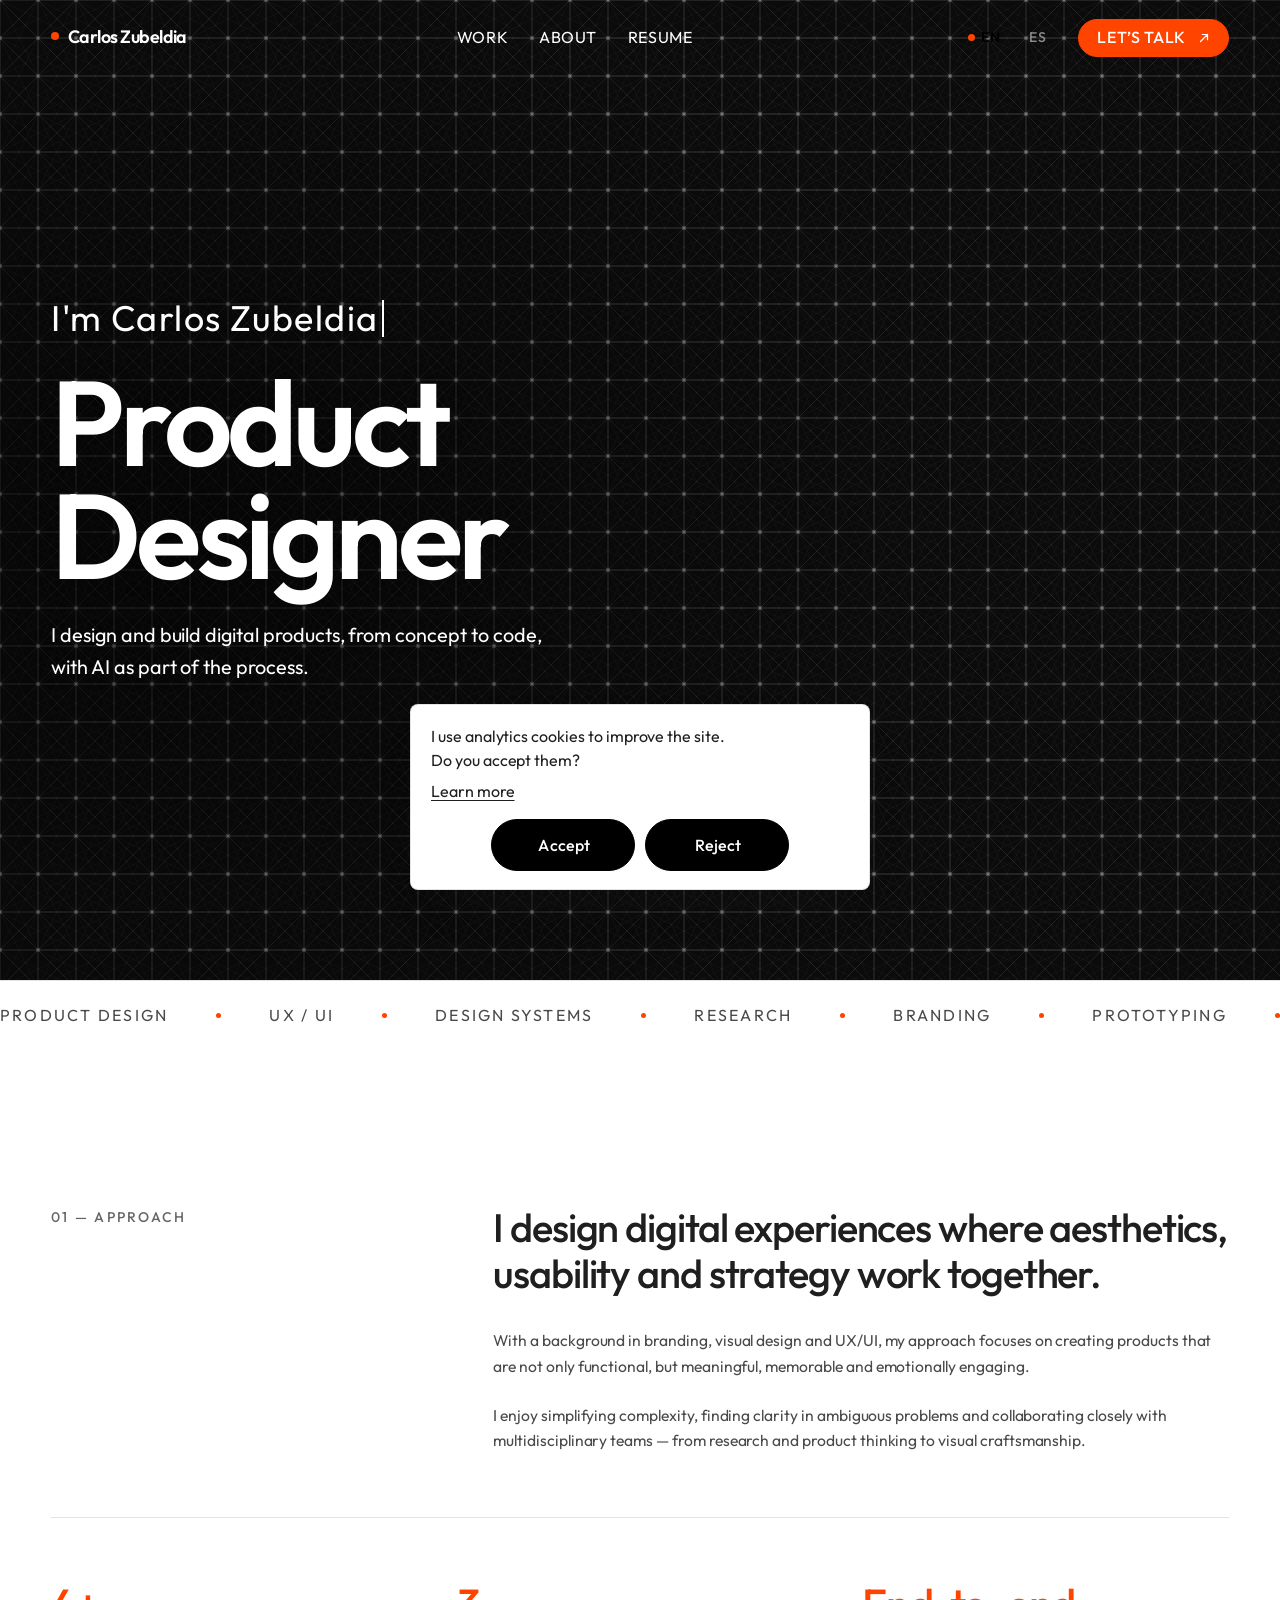
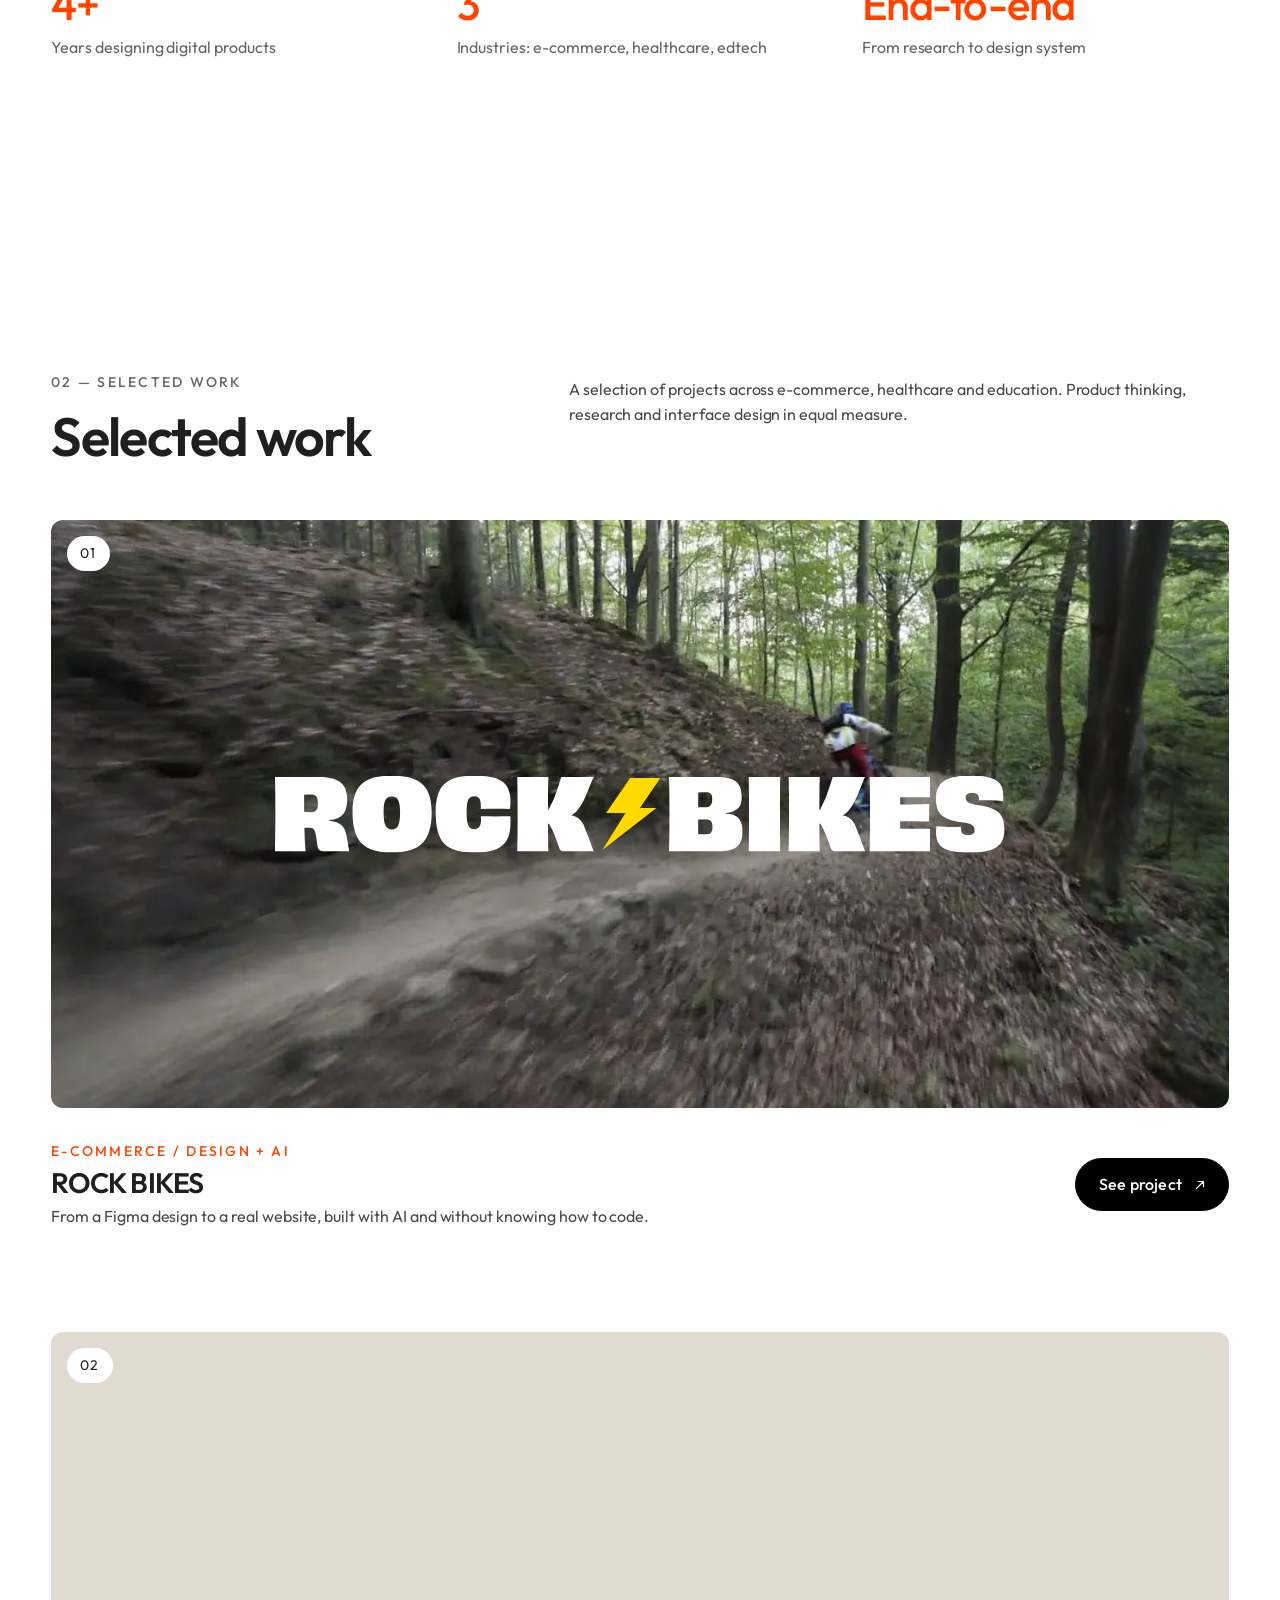
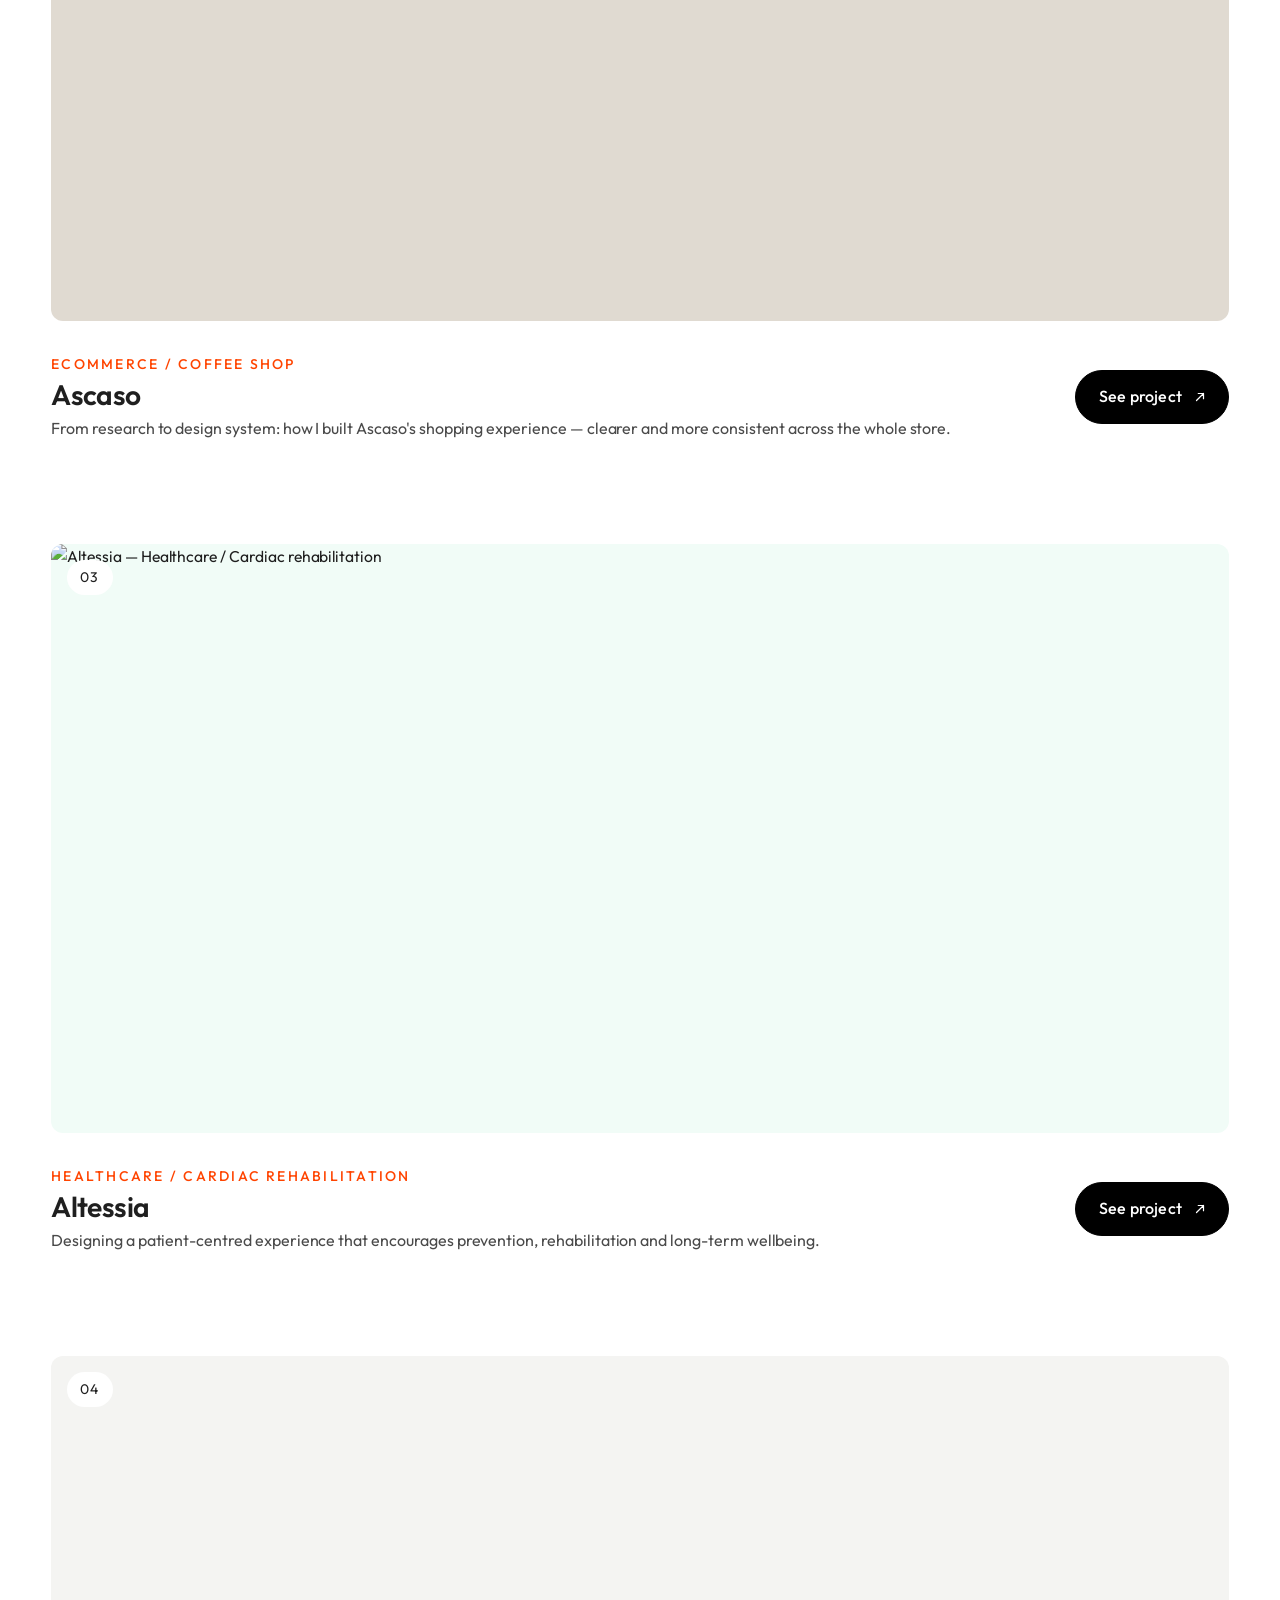
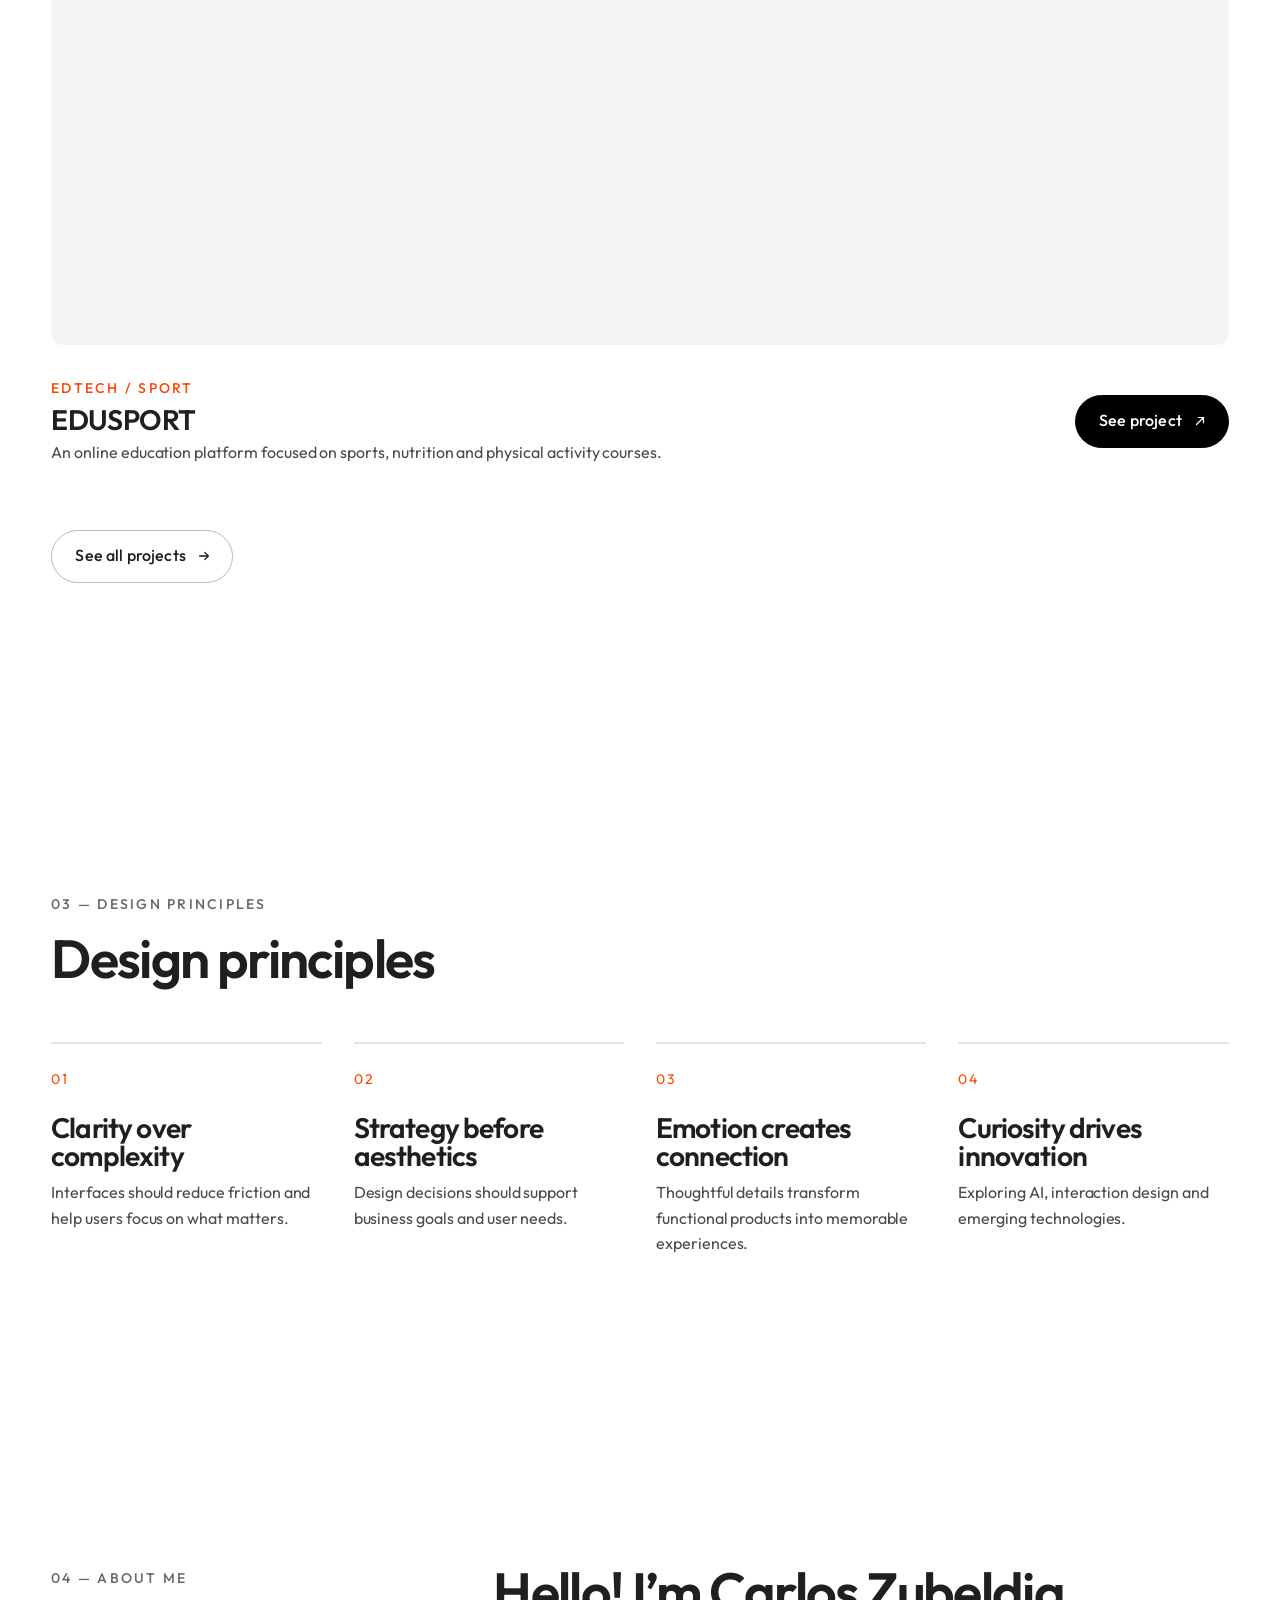
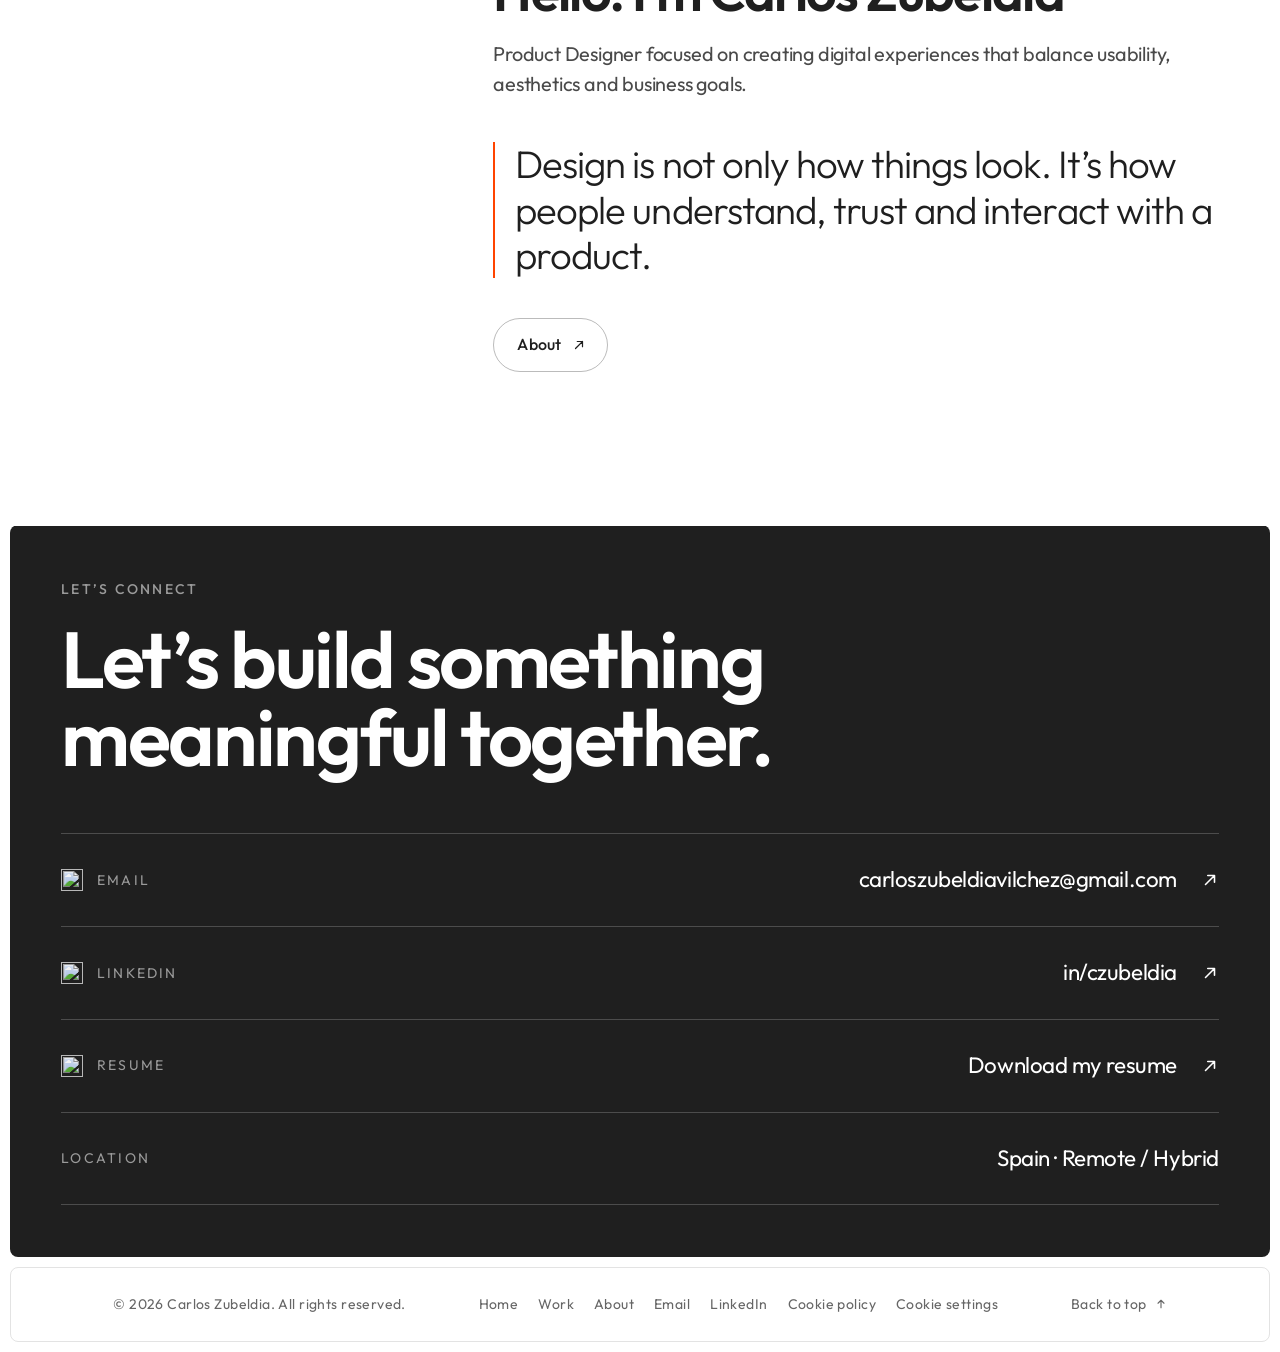
==== commit 0fe8bb27: "Rock Bikes: logo escalable con el ancho de la tarjeta" ====
--- a/index.html
+++ b/index.html
@@ -55,7 +55,7 @@
   <meta http-equiv="Cache-Control" content="no-cache, no-store, must-revalidate">
   <meta http-equiv="Pragma" content="no-cache">
   <meta http-equiv="Expires" content="0">
-  <link rel="stylesheet" href="assets/css/styles.css?v=1794847174529">
+  <link rel="stylesheet" href="assets/css/styles.css?v=1794851156154">
 
   <script>
     /* Evita el flash: fija el idioma antes del primer pintado */
@@ -230,7 +230,7 @@
       </div>
 
       <div class="work-list">
-        <article class="project-card reveal project-card--logo project-card--upper" data-category="ecommerce">
+        <article class="project-card reveal project-card--logo project-card--upper" data-category="ecommerce" data-project="rockbikes">
           <a class="project-card__media" href="rockbikes.html" aria-label="Rock Bikes">
             <span class="project-card__badge">01</span>
             <video class="project-card__video" src="assets/video/rockbikes-card-hd.mp4" poster="assets/img/rockbikes-hero.webp" autoplay muted playsinline preload="metadata" loop aria-hidden="true"></video>
@@ -247,7 +247,7 @@
             </a>
           </div>
         </article>
-        <article class="project-card reveal project-card--mockup" data-category="ecommerce">
+        <article class="project-card reveal project-card--mockup" data-category="ecommerce" data-project="ascaso">
           <a class="project-card__media" href="ascaso.html" aria-label="Ascaso" style="background:#E0DAD1">
             <span class="project-card__badge">02</span>
             <video class="project-card__video" src="assets/video/ascaso-card.mp4" poster="assets/img/ascaso-card-transp.webp" autoplay muted playsinline preload="metadata" aria-hidden="true"></video>
@@ -263,7 +263,7 @@
             </a>
           </div>
         </article>
-        <article class="project-card reveal project-card--mockup" data-category="healthcare">
+        <article class="project-card reveal project-card--mockup" data-category="healthcare" data-project="altessia">
           <a class="project-card__media" href="altessia.html" aria-label="Altessia" style="background:#F1FCF7">
             <span class="project-card__badge">03</span>
             <img src="assets/img/altessia-card.webp?v=115430" width="1402" height="819" alt="Altessia — Healthcare / Cardiac rehabilitation" loading="lazy" decoding="async">
@@ -279,7 +279,7 @@
             </a>
           </div>
         </article>
-        <article class="project-card reveal project-card--upper" data-category="edtech">
+        <article class="project-card reveal project-card--upper" data-category="edtech" data-project="edusport">
           <a class="project-card__media" href="edusport.html" aria-label="Edusport">
             <span class="project-card__badge">04</span>
             <video class="project-card__video" src="assets/video/edusport-card.mp4" poster="assets/img/5792c3da24ad688c3098b0acf64b8bfd28c8e6a9.png" autoplay muted playsinline preload="metadata" aria-hidden="true"></video>
@@ -416,7 +416,7 @@
       </a>
     </div>
   </footer>
-<script src="assets/js/app.js?v=1794847174529"></script>
+<script src="assets/js/app.js?v=1794851156154"></script>
 
 <div class="cookies" id="cz-cookies" role="region" aria-labelledby="cz-cookies-title" aria-describedby="cz-cookies-text" data-ga="G-0LD2ZWS5QC" hidden>
   <h2 class="sr-only" id="cz-cookies-title"><span data-l="en">Cookie notice</span><span data-l="es">Aviso de cookies</span></h2>
--- a/assets/css/styles.css
+++ b/assets/css/styles.css
@@ -7677,4 +7677,37 @@
   .work-grid .project-card__media {
     aspect-ratio: 1 / 1;
   }
-}
+
+  /* Ascaso: su vídeo es una composición apaisada y con la caja cuadrada
+     `cover` lo cortaba. En móvil se ve ENTERO (`contain`), centrado, y el
+     espacio que sobra arriba/abajo se rellena con el color de la tarjeta. */
+  .project-card--mockup .project-card__media {
+    background: #e0dad1;
+  }
+
+  .project-card--mockup .project-card__media video {
+    object-fit: contain;
+    /* Un poco de zoom para que el detalle del portátil se lea mejor. El
+       sobrante lateral del propio vídeo (crema) se recorta con el
+       `overflow: hidden` de la tarjeta; arriba y abajo queda el fondo. */
+    transform: scale(1.3);
+  }
+
+  /* Rock Bikes: las cajas de la home son hermanas dentro de
+     `.psection__full`, así que no heredan el margen de
+     `.psection__body > .pshowcase + .pshowcase` y en móvil se pegaban. */
+  .project--rockbikes #home .pshowcase + .pshowcase {
+    margin-top: 2rem;
+  }
+}
+
+/* --- El logo de Rock Bikes escala con la tarjeta -------------------------
+   El logo genérico lleva `width: min(62%, 300px)`, un tope heredado de
+   Borealis: en la tarjeta ancha de la home siempre medía lo mismo. Para Rock
+   Bikes se quita el tope y el ancho va en proporción a la tarjeta. Se acota
+   por `data-project` para no tocar el logo de Borealis. */
+.project-card[data-project="rockbikes"] .project-card__media img.project-card__logo {
+  width: 62%;
+  max-width: none;
+  aspect-ratio: 228 / 24;
+}
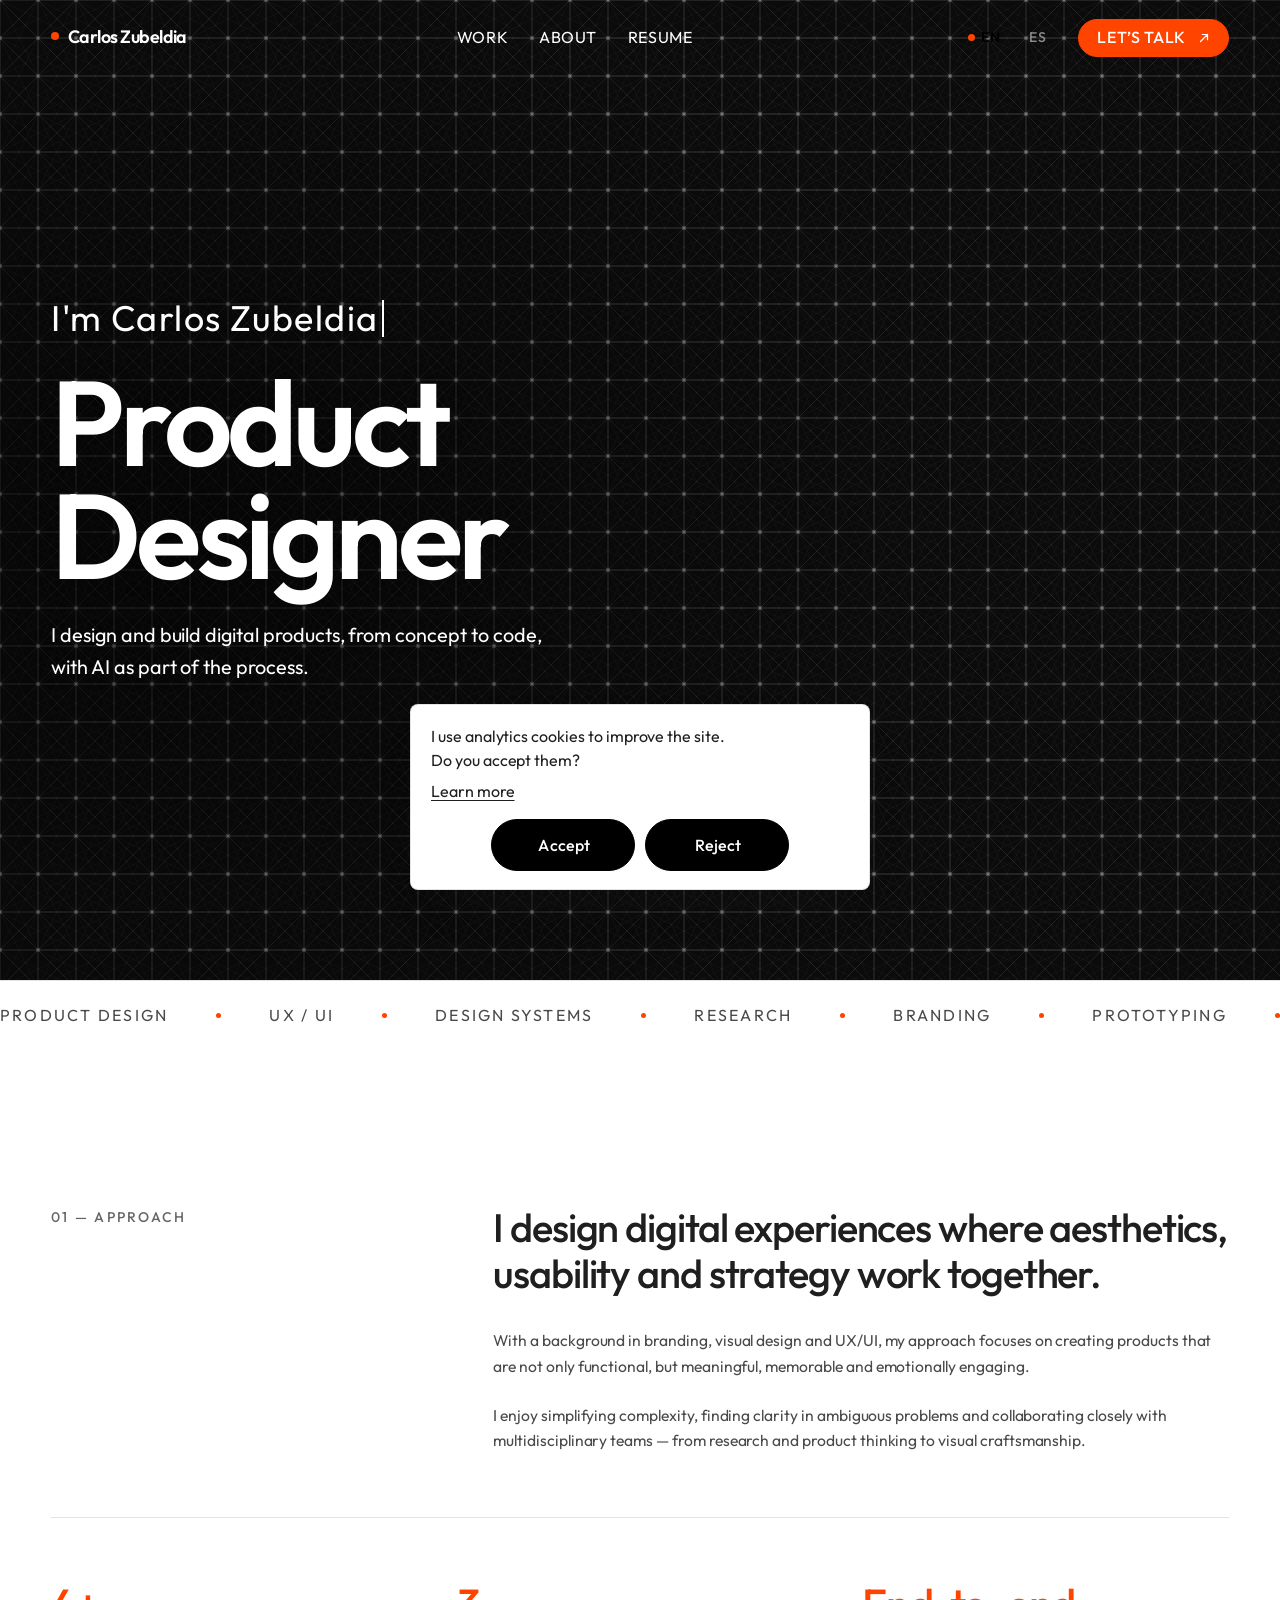
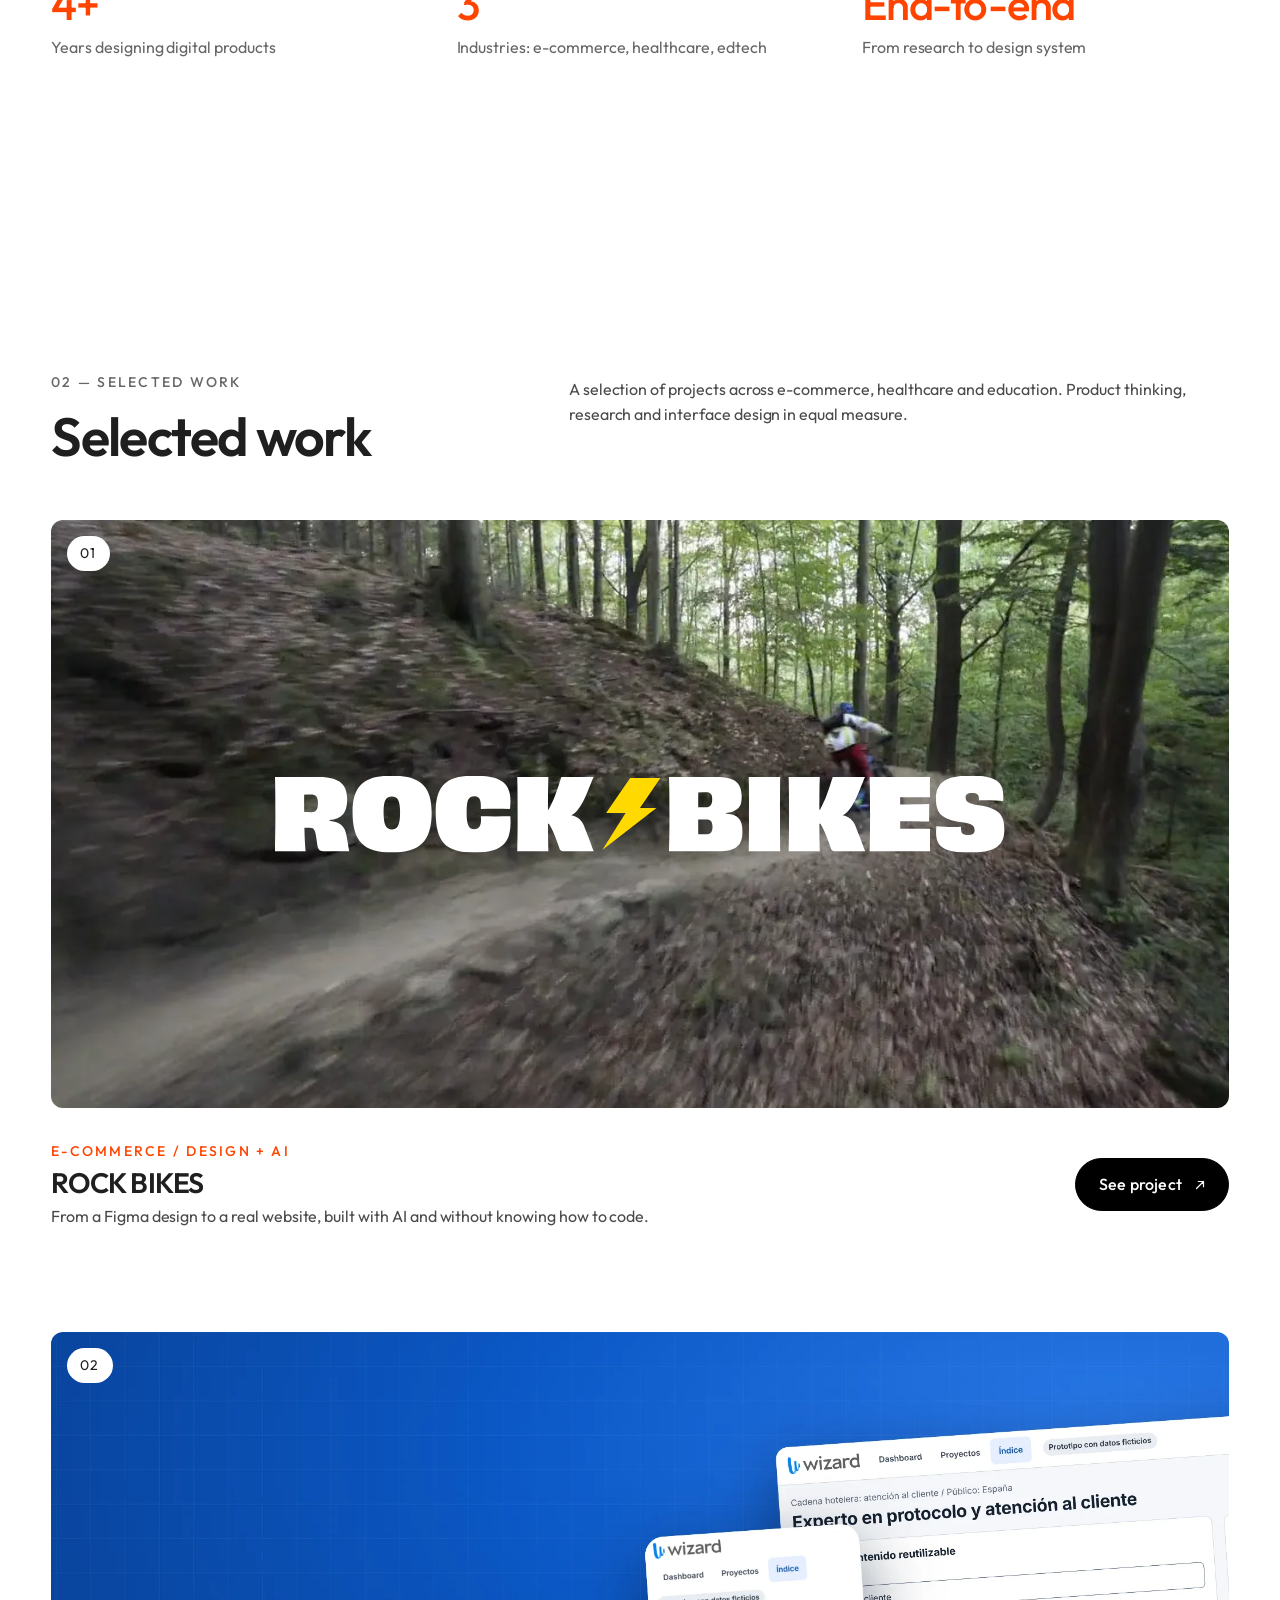
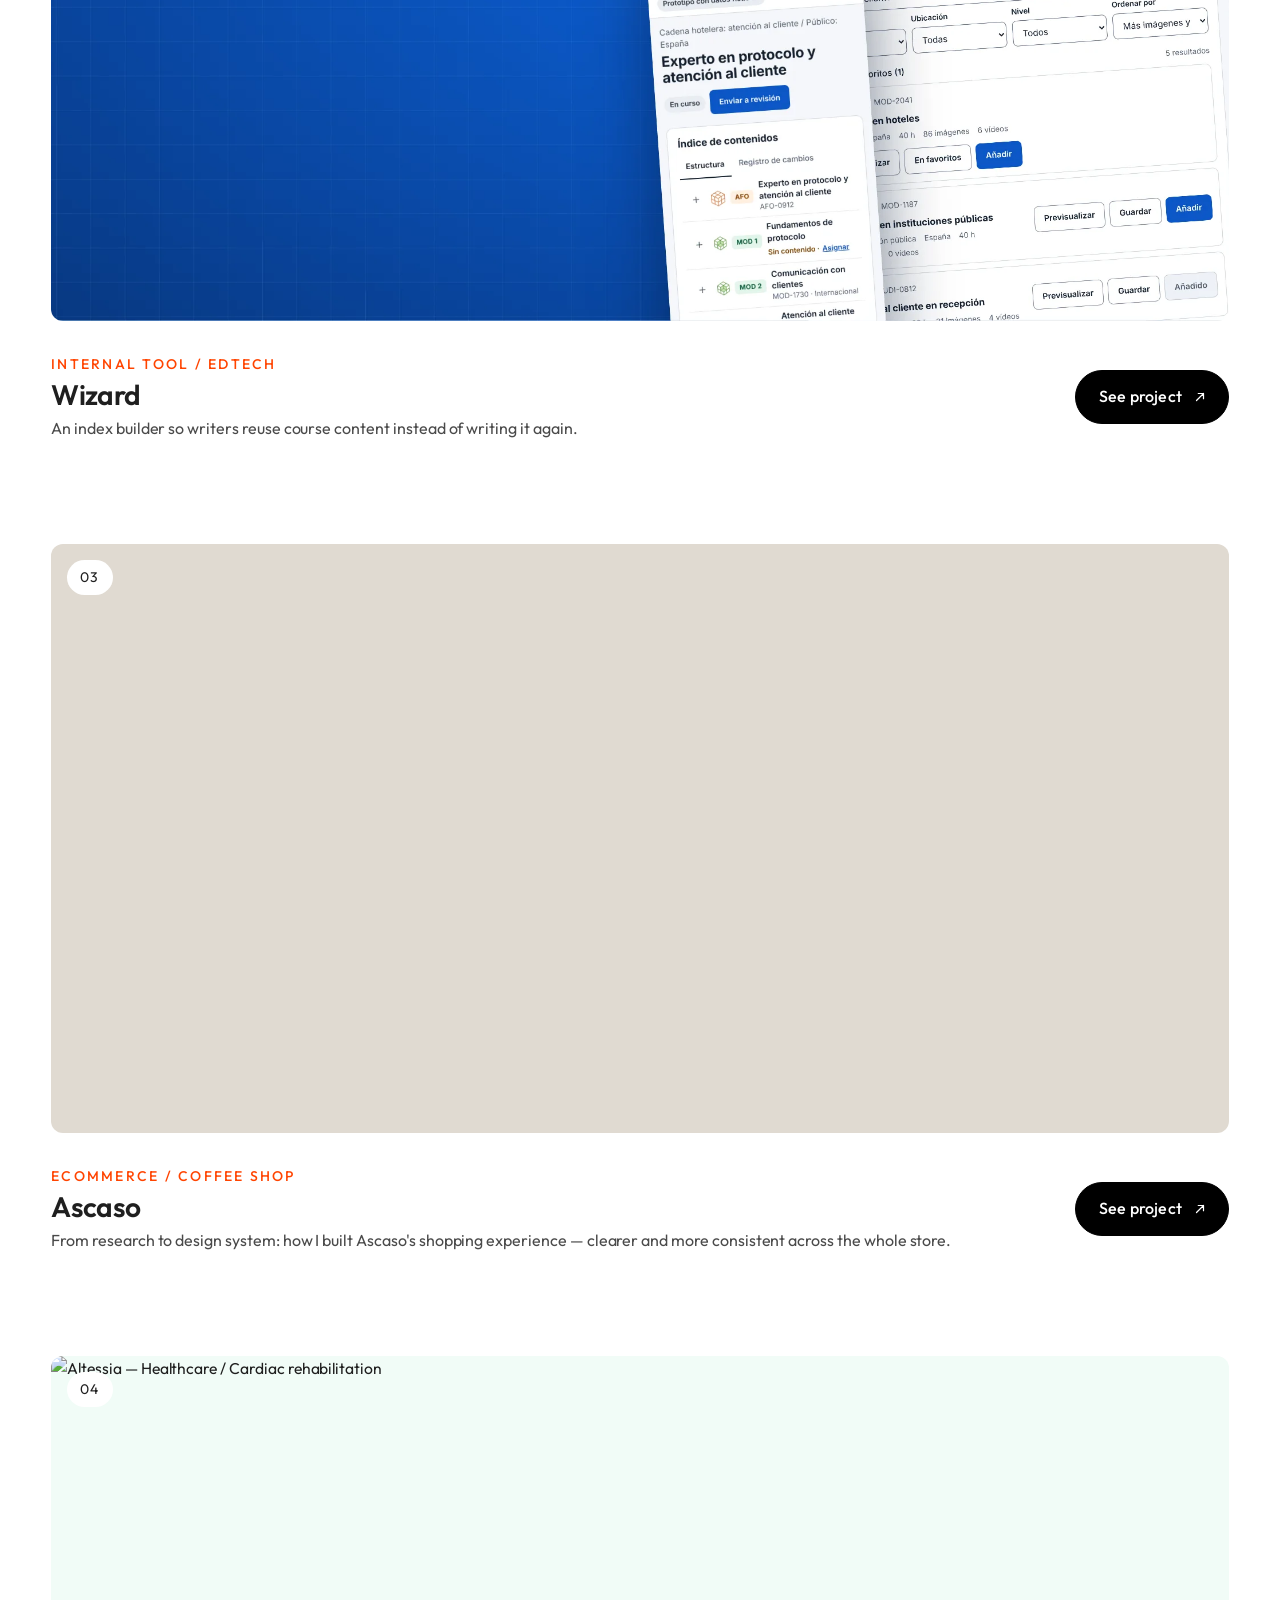
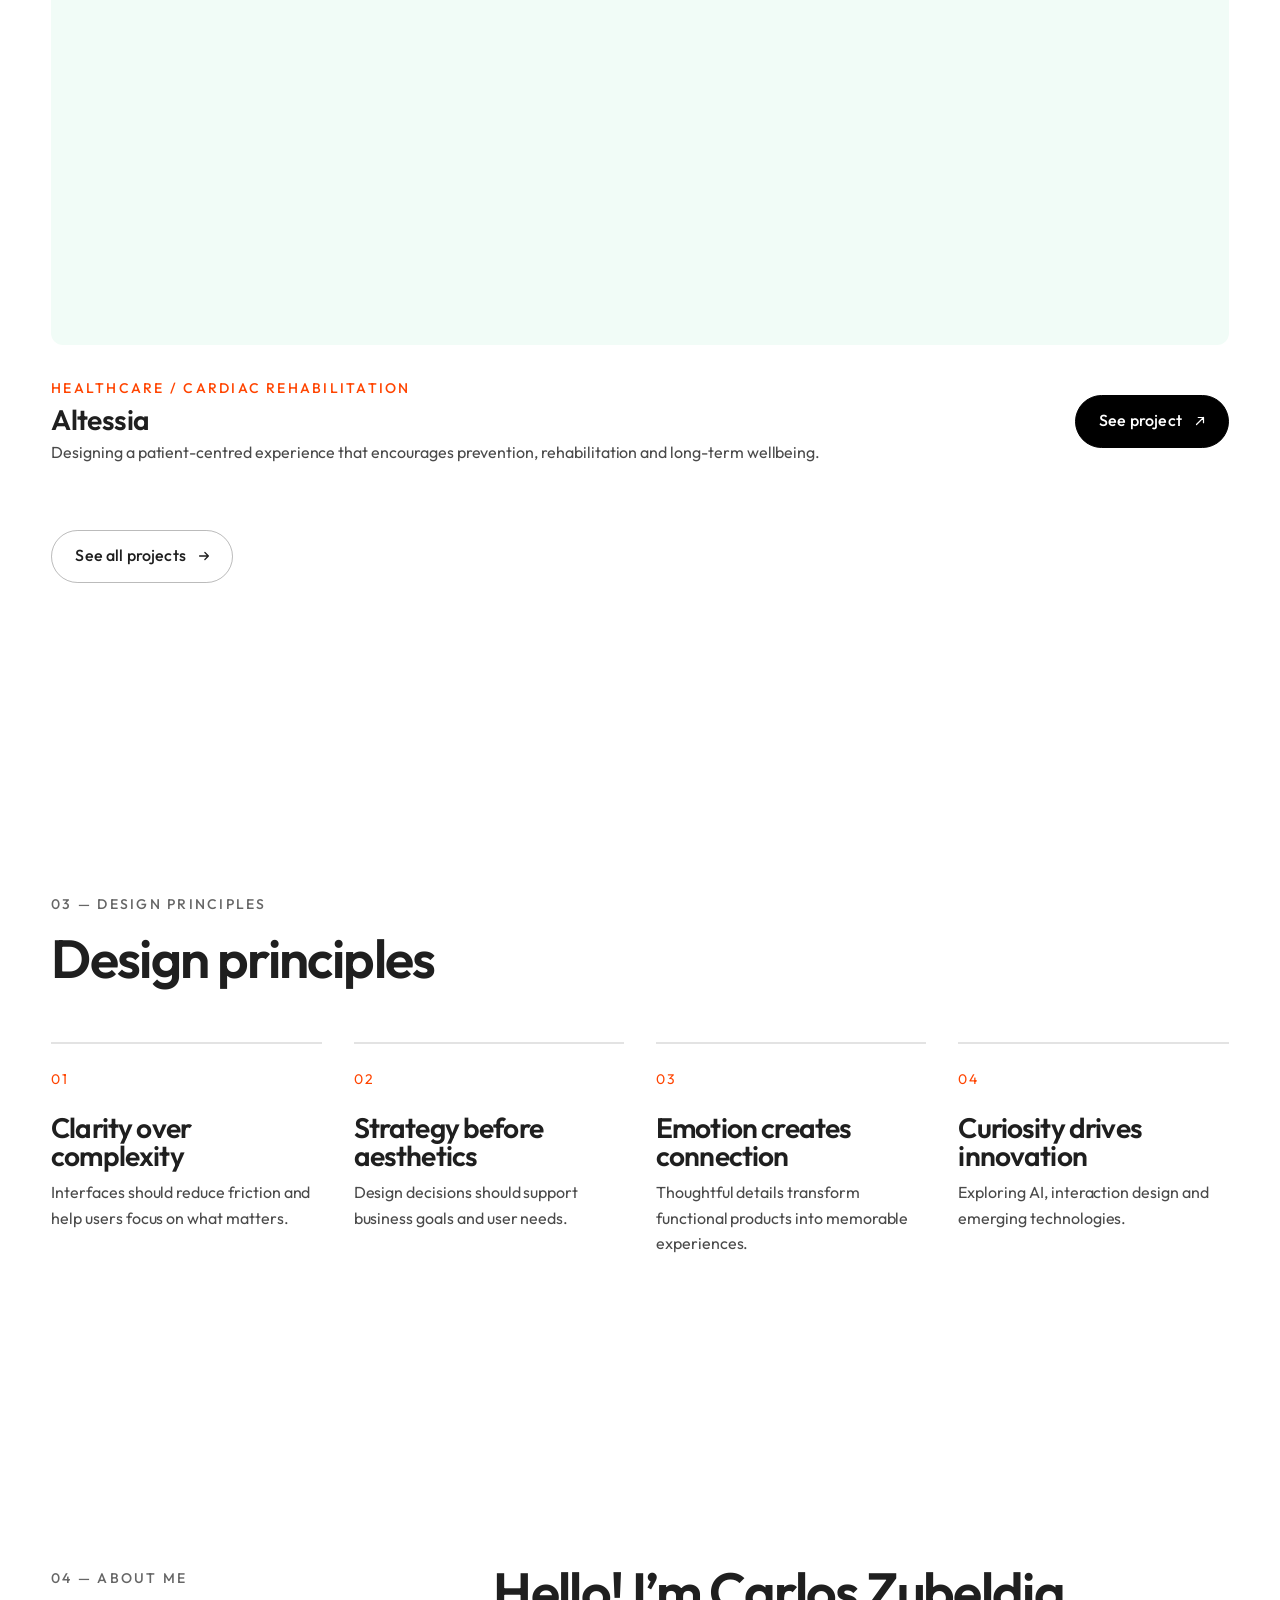
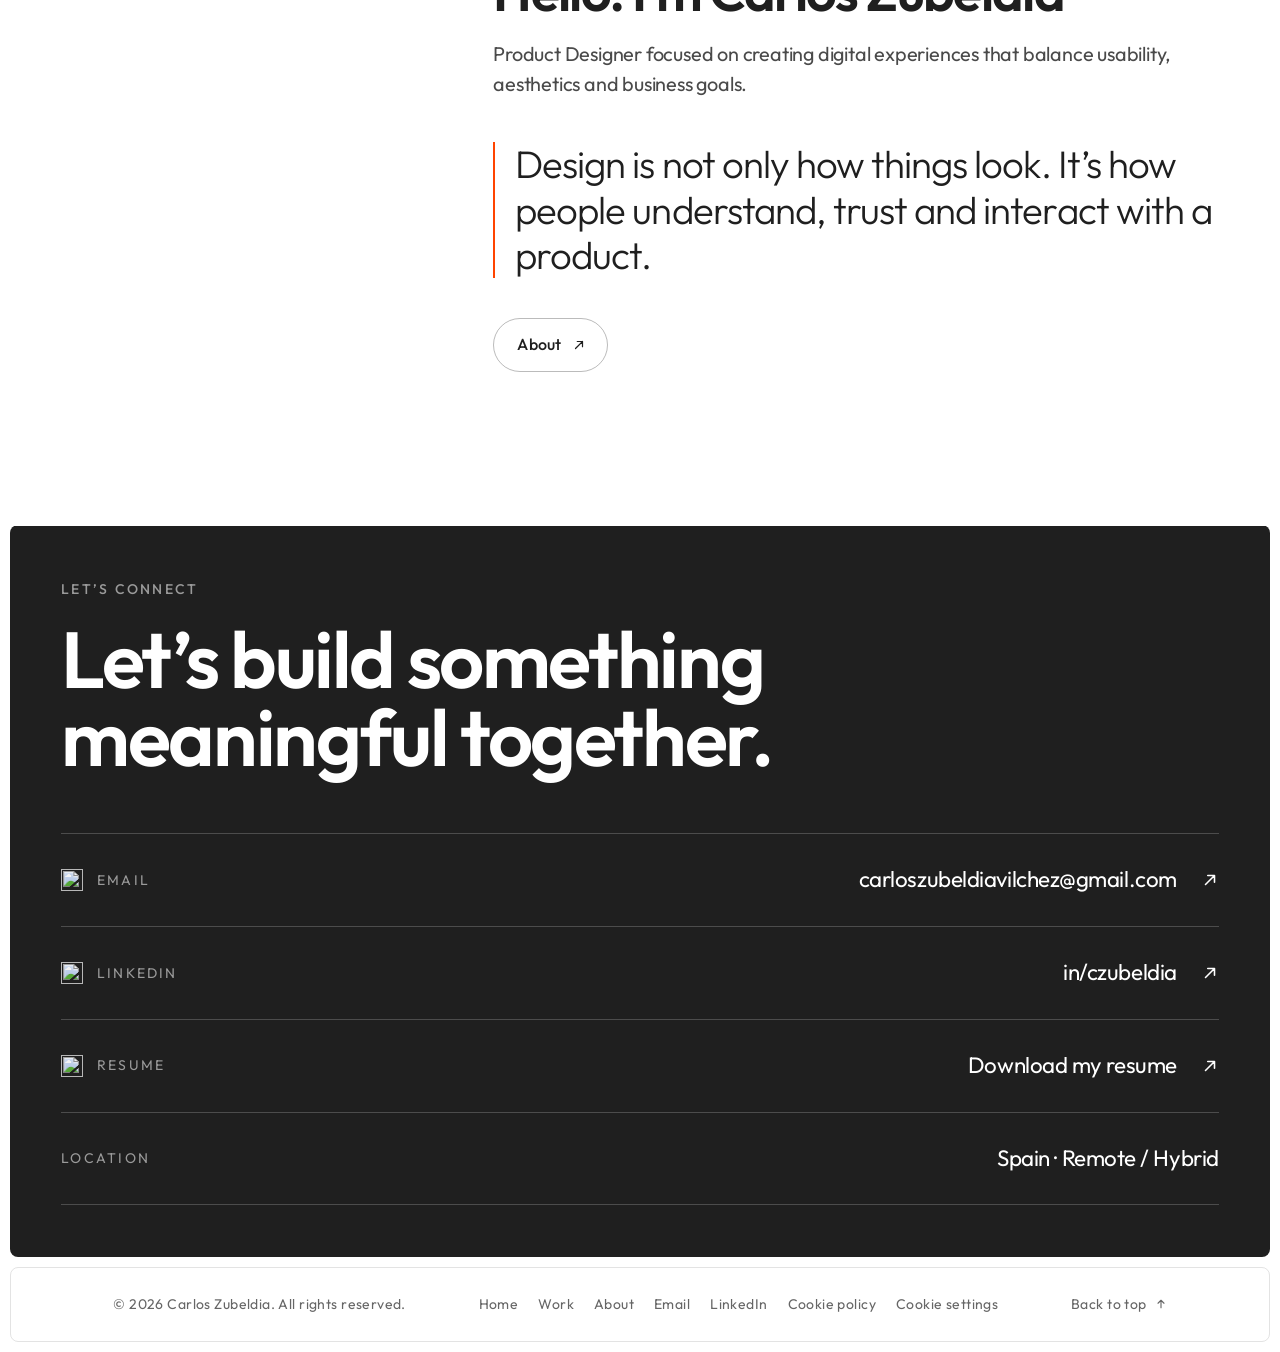
==== commit db51bdb4: "Wizard, orden y filtros de proyectos; vídeo de El resultado y ajustes de móvil" ====
--- a/index.html
+++ b/index.html
@@ -55,7 +55,7 @@
   <meta http-equiv="Cache-Control" content="no-cache, no-store, must-revalidate">
   <meta http-equiv="Pragma" content="no-cache">
   <meta http-equiv="Expires" content="0">
-  <link rel="stylesheet" href="assets/css/styles.css?v=1794851156154">
+  <link rel="stylesheet" href="assets/css/styles.css?v=1794896428393">
 
   <script>
     /* Evita el flash: fija el idioma antes del primer pintado */
@@ -230,7 +230,7 @@
       </div>
 
       <div class="work-list">
-        <article class="project-card reveal project-card--logo project-card--upper" data-category="ecommerce" data-project="rockbikes">
+        <article class="project-card reveal project-card--logo project-card--upper" data-category="ecommerce" data-project="rockbikes" data-tags="ia">
           <a class="project-card__media" href="rockbikes.html" aria-label="Rock Bikes">
             <span class="project-card__badge">01</span>
             <video class="project-card__video" src="assets/video/rockbikes-card-hd.mp4" poster="assets/img/rockbikes-hero.webp" autoplay muted playsinline preload="metadata" loop aria-hidden="true"></video>
@@ -247,9 +247,25 @@
             </a>
           </div>
         </article>
-        <article class="project-card reveal project-card--mockup" data-category="ecommerce" data-project="ascaso">
+        <article class="project-card reveal" data-category="internaltool" data-project="wizard" data-tags="edtech">
+          <a class="project-card__media" href="wizard.html" aria-label="Wizard">
+            <span class="project-card__badge">02</span>
+            <img src="assets/img/wizard-hero.webp?v=96566" width="2400" height="1028" alt="Wizard — Internal tool / EdTech" loading="lazy" decoding="async">
+          </a>
+          <div class="project-card__body">
+            <div class="project-card__meta">
+              <span class="project-card__cat"><span data-l="en">Internal tool / EdTech</span><span data-l="es">Herramienta interna / EdTech</span></span>
+              <h3 class="project-card__title">Wizard</h3>
+              <p class="project-card__desc"><span data-l="en">An index builder so writers reuse course content instead of writing it again.</span><span data-l="es">Un creador de índices para reutilizar contenido formativo en lugar de volver a escribirlo.</span></p>
+            </div>
+            <a class="btn project-card__cta" href="wizard.html">
+              <span data-l="en">See project</span><span data-l="es">Ver proyecto</span><svg viewBox="0 0 16 16" fill="none" aria-hidden="true"><path d="M4 12L12 4M12 4H6M12 4v6" stroke="currentColor" stroke-width="1.4" stroke-linecap="round" stroke-linejoin="round"/></svg>
+            </a>
+          </div>
+        </article>
+        <article class="project-card reveal project-card--mockup" data-category="ecommerce" data-project="ascaso" data-tags="">
           <a class="project-card__media" href="ascaso.html" aria-label="Ascaso" style="background:#E0DAD1">
-            <span class="project-card__badge">02</span>
+            <span class="project-card__badge">03</span>
             <video class="project-card__video" src="assets/video/ascaso-card.mp4" poster="assets/img/ascaso-card-transp.webp" autoplay muted playsinline preload="metadata" aria-hidden="true"></video>
           </a>
           <div class="project-card__body">
@@ -263,9 +279,9 @@
             </a>
           </div>
         </article>
-        <article class="project-card reveal project-card--mockup" data-category="healthcare" data-project="altessia">
+        <article class="project-card reveal project-card--mockup" data-category="healthcare" data-project="altessia" data-tags="">
           <a class="project-card__media" href="altessia.html" aria-label="Altessia" style="background:#F1FCF7">
-            <span class="project-card__badge">03</span>
+            <span class="project-card__badge">04</span>
             <img src="assets/img/altessia-card.webp?v=115430" width="1402" height="819" alt="Altessia — Healthcare / Cardiac rehabilitation" loading="lazy" decoding="async">
           </a>
           <div class="project-card__body">
@@ -275,22 +291,6 @@
               <p class="project-card__desc"><span data-l="en">Designing a patient-centred experience that encourages prevention, rehabilitation and long-term wellbeing.</span><span data-l="es">Diseñando una experiencia centrada en el paciente que fomente la prevención, la rehabilitación y el bienestar a largo plazo.</span></p>
             </div>
             <a class="btn project-card__cta" href="altessia.html">
-              <span data-l="en">See project</span><span data-l="es">Ver proyecto</span><svg viewBox="0 0 16 16" fill="none" aria-hidden="true"><path d="M4 12L12 4M12 4H6M12 4v6" stroke="currentColor" stroke-width="1.4" stroke-linecap="round" stroke-linejoin="round"/></svg>
-            </a>
-          </div>
-        </article>
-        <article class="project-card reveal project-card--upper" data-category="edtech" data-project="edusport">
-          <a class="project-card__media" href="edusport.html" aria-label="Edusport">
-            <span class="project-card__badge">04</span>
-            <video class="project-card__video" src="assets/video/edusport-card.mp4" poster="assets/img/5792c3da24ad688c3098b0acf64b8bfd28c8e6a9.png" autoplay muted playsinline preload="metadata" aria-hidden="true"></video>
-          </a>
-          <div class="project-card__body">
-            <div class="project-card__meta">
-              <span class="project-card__cat"><span data-l="en">Edtech / Sport</span><span data-l="es">Edtech / Deporte</span></span>
-              <h3 class="project-card__title">Edusport</h3>
-              <p class="project-card__desc"><span data-l="en">An online education platform focused on sports, nutrition and physical activity courses.</span><span data-l="es">Una plataforma de formación online centrada en cursos de deporte, nutrición y actividad física.</span></p>
-            </div>
-            <a class="btn project-card__cta" href="edusport.html">
               <span data-l="en">See project</span><span data-l="es">Ver proyecto</span><svg viewBox="0 0 16 16" fill="none" aria-hidden="true"><path d="M4 12L12 4M12 4H6M12 4v6" stroke="currentColor" stroke-width="1.4" stroke-linecap="round" stroke-linejoin="round"/></svg>
             </a>
           </div>
@@ -416,7 +416,7 @@
       </a>
     </div>
   </footer>
-<script src="assets/js/app.js?v=1794851156154"></script>
+<script src="assets/js/app.js?v=1794896428393"></script>
 
 <div class="cookies" id="cz-cookies" role="region" aria-labelledby="cz-cookies-title" aria-describedby="cz-cookies-text" data-ga="G-0LD2ZWS5QC" hidden>
   <h2 class="sr-only" id="cz-cookies-title"><span data-l="en">Cookie notice</span><span data-l="es">Aviso de cookies</span></h2>
--- a/assets/css/styles.css
+++ b/assets/css/styles.css
@@ -7693,12 +7693,19 @@
     transform: scale(1.3);
   }
 
-  /* Rock Bikes: las cajas de la home son hermanas dentro de
-     `.psection__full`, así que no heredan el margen de
-     `.psection__body > .pshowcase + .pshowcase` y en móvil se pegaban. */
-  .project--rockbikes #home .pshowcase + .pshowcase {
-    margin-top: 2rem;
-  }
+  /* En las cajas de LA HOME, las dos capturas iban lado a lado y quedaban
+     diminutas. En móvil se apilan en vertical y ocupan todo el ancho. */
+  .project--rockbikes #home .pshowcase__grid--2 {
+    grid-template-columns: minmax(0, 1fr);
+  }
+}
+
+/* --- Separación de las cajas de LA HOME de Rock Bikes --------------------
+   Son hermanas dentro de `.psection__full`, así que no heredan el margen de
+   `.psection__body > .pshowcase + .pshowcase` y se pegaban entre sí en todos
+   los tamaños. Se les da el mismo aire que a las cajas equivalentes. */
+.project--rockbikes #home .pshowcase + .pshowcase {
+  margin-top: clamp(2rem, 3.4vw, 3.1rem);
 }
 
 /* --- El logo de Rock Bikes escala con la tarjeta -------------------------
@@ -7711,3 +7718,307 @@
   max-width: none;
   aspect-ratio: 228 / 24;
 }
+
+/* --- Tarjetas de la rejilla de proyectos, alineadas ----------------------
+   En `work.html` los textos tienen largos distintos: con el cuerpo en fila,
+   el botón cabía al lado en una tarjeta y saltaba debajo en otra, y las
+   tarjetas más cortas empujaban su texto hacia abajo. Se fija la estructura:
+   la foto arriba, el cuerpo ocupa el resto y el botón queda abajo a la
+   izquierda, así que todas las tarjetas de una fila coinciden. */
+.work-grid .project-card {
+  grid-template-rows: auto 1fr;
+}
+
+.work-grid .project-card__body {
+  flex-direction: column;
+  align-items: flex-start;
+  justify-content: space-between;
+  gap: 1.5rem;
+}
+
+.work-grid .project-card__cta {
+  align-self: flex-start;
+}
+
+/* ==========================================================================
+   CASO WIZARD
+   --------------------------------------------------------------------------
+   Componentes que solo usa esta página: la tabla hallazgo/decisión, los
+   niveles del índice, el flujo de seis pasos y la nota al pie. Todo va
+   acotado a `.project--wizard` para no tocar los demás proyectos (el `pnote`
+   de Altessia, por ejemplo, lleva su punto de color y no debe heredar esto).
+   ========================================================================== */
+
+/* El hero es una composición de capturas: el velo oscurece solo la izquierda,
+   donde va el texto, para no tapar la interfaz. */
+.project--wizard .phero__scrim {
+  background: linear-gradient(
+    100deg,
+    rgba(4, 22, 54, 0.72) 0%,
+    rgba(4, 22, 54, 0.35) 38%,
+    rgba(4, 22, 54, 0) 62%
+  );
+}
+
+/* Tabla de dos columnas: hallazgo → decisión, criterio → aplicación. */
+.project--wizard .ptable {
+  width: 100%;
+  border-collapse: collapse;
+  font-size: var(--fs-small);
+  line-height: 1.5;
+}
+
+.project--wizard .ptable caption {
+  text-align: left;
+  font-size: var(--fs-micro);
+  color: var(--muted);
+  padding-bottom: 0.75rem;
+}
+
+.project--wizard .ptable th,
+.project--wizard .ptable td {
+  text-align: left;
+  vertical-align: top;
+  padding: 1rem 1.25rem 1rem 0;
+  border-bottom: 1px solid var(--line);
+}
+
+.project--wizard .ptable thead th {
+  font-family: var(--font-display);
+  font-weight: 600;
+  font-size: var(--fs-micro);
+  letter-spacing: 0.08em;
+  text-transform: uppercase;
+  color: var(--ink-2);
+  border-bottom-color: var(--line-strong);
+}
+
+.project--wizard .ptable tbody th {
+  font-weight: 500;
+  color: var(--ink);
+  width: 45%;
+}
+
+.project--wizard .ptable td {
+  color: var(--ink-2);
+}
+
+.project--wizard .ptable--code tbody th {
+  width: 7rem;
+  font-family: var(--font-display);
+}
+
+/* Niveles del índice: icono + sigla + significado. El color nunca va solo. */
+.project--wizard .plevels {
+  display: grid;
+  grid-template-columns: repeat(4, minmax(0, 1fr));
+  gap: 10px;
+  list-style: none;
+  margin: 0;
+  padding: 0;
+}
+
+.project--wizard .plevel {
+  background: var(--bg);
+  border: 1px solid var(--line);
+  border-radius: var(--radius-box);
+  padding: 1.5rem;
+  display: flex;
+  flex-direction: column;
+  gap: 0.6rem;
+}
+
+.project--wizard .plevel__icon {
+  height: 44px;
+  width: auto;
+  align-self: flex-start;
+}
+
+.project--wizard .plevel__code {
+  font-family: var(--font-display);
+  font-weight: 600;
+  font-size: var(--fs-h3);
+  line-height: 1;
+  margin-top: 0.5rem;
+}
+
+.project--wizard .plevel__name {
+  font-weight: 500;
+  color: var(--ink);
+}
+
+.project--wizard .plevel__desc {
+  color: var(--ink-2);
+  font-size: var(--fs-small);
+}
+
+/* Flujo: pasos numerados en una fila. */
+.project--wizard .pflow {
+  display: grid;
+  grid-template-columns: repeat(3, minmax(0, 1fr));
+  gap: 10px;
+  list-style: none;
+  margin: 0;
+  padding: 0;
+  counter-reset: step;
+}
+
+.project--wizard .pflow li {
+  counter-increment: step;
+  border-top: 1px solid var(--line-strong);
+  padding: 1rem 1rem 1.25rem 0;
+}
+
+.project--wizard .pflow li::before {
+  content: counter(step, decimal-leading-zero) ".";
+  display: block;
+  font-family: var(--font-display);
+  color: var(--accent);
+  font-weight: 600;
+  margin-bottom: 0.4rem;
+}
+
+.project--wizard .pflow strong {
+  display: block;
+  font-weight: 500;
+  margin-bottom: 0.25rem;
+}
+
+.project--wizard .pflow span {
+  color: var(--ink-2);
+  font-size: var(--fs-small);
+}
+
+/* Listas dentro de las cajas de "original vs. 2026". El reset global quita
+   la viñeta a todos los `ul`, así que aquí se recupera. */
+.project--wizard .pboxes__list {
+  margin: 0.75rem 0 0;
+  padding-left: 1.1rem;
+  list-style: disc;
+  display: grid;
+  gap: 0.4rem;
+  font-size: var(--fs-small);
+  color: var(--ink-2);
+}
+
+/* En tablet el CSS base quita el tope de lectura de la entradilla y, con esta
+   portada, el texto blanco se metía encima de las capturas claras y
+   desaparecía. Se mantiene el ancho de lectura dentro de la zona oscura. */
+@media (min-width: 641px) and (max-width: 1024px) {
+  .project--wizard .phero__tagline {
+    max-width: 30ch;
+  }
+}
+
+/* Captura móvil centrada junto a la de escritorio. */
+.project--wizard .pshowcase__grid--wm {
+  grid-template-columns: minmax(0, 3.2fr) minmax(0, 1fr);
+}
+
+/* Las cajas de "La interfaz" van en el azul de la portada, no en negro: así
+   el bloque pertenece al mismo mundo visual que el hero. Es el tono dominante
+   de `wizard-hero.webp` (#0a4daf). */
+.project--wizard .pshowcase {
+  background: #0a4daf;
+}
+
+/* Detrás de cada captura, un azul algo más oscuro que el fondo (antes era el
+   gris #262626 de las cajas negras). */
+.project--wizard .pshowcase__grid img,
+.project--wizard .pshowcase__grid video {
+  background: #083f91;
+}
+
+/* Aire entre las cajas oscuras de "La interfaz". Al ir todas dentro de
+   `.psection__full`, la regla general `.psection__body > .pshowcase +
+   .pshowcase` no las alcanza y se tocaban. Se les da el mismo hueco que
+   tendrían en secciones distintas. */
+.project--wizard .psection__full > .pshowcase + .pshowcase {
+  margin-top: clamp(2rem, 3.4vw, 3.1rem);
+}
+
+/* Nota al pie de la tabla de research. */
+.project--wizard .pnote {
+  font-size: var(--fs-micro);
+  color: var(--muted);
+  margin-top: 1rem;
+}
+
+@media (max-width: 1024px) {
+  .project--wizard .plevels,
+  .project--wizard .pflow {
+    grid-template-columns: repeat(2, minmax(0, 1fr));
+  }
+}
+
+/* Móvil: las capturas del hero quedan detrás del texto. Se desplazan a la
+   derecha y el velo cubre todo el ancho para mantener el contraste. */
+@media (max-width: 640px) {
+  .project--wizard .phero__media img {
+    object-position: 78% 50%;
+  }
+
+  .project--wizard .phero__scrim {
+    background: linear-gradient(
+      180deg,
+      rgba(4, 22, 54, 0.82) 0%,
+      rgba(4, 22, 54, 0.55) 55%,
+      rgba(4, 22, 54, 0.7) 100%
+    );
+  }
+
+  .project--wizard .plevels,
+  .project--wizard .pflow {
+    grid-template-columns: minmax(0, 1fr);
+  }
+
+  .project--wizard .pshowcase__grid--wm {
+    grid-template-columns: minmax(0, 1fr);
+  }
+
+  .project--wizard .pshowcase__grid--wm img:last-child {
+    max-width: 320px;
+    margin-inline: auto;
+  }
+
+  /* La tabla se apila: cada fila queda como hallazgo (negrita) y decisión
+     debajo. La cabecera se oculta a la vista pero sigue para lectores de
+     pantalla. */
+  .project--wizard .ptable tbody th {
+    width: auto;
+  }
+
+  .project--wizard .ptable,
+  .project--wizard .ptable tbody,
+  .project--wizard .ptable tr,
+  .project--wizard .ptable th,
+  .project--wizard .ptable td {
+    display: block;
+  }
+
+  .project--wizard .ptable caption {
+    display: block;
+    width: auto;
+  }
+
+  .project--wizard .ptable thead {
+    position: absolute;
+    width: 1px;
+    height: 1px;
+    padding: 0;
+    margin: -1px;
+    overflow: hidden;
+    clip: rect(0, 0, 0, 0);
+    white-space: nowrap;
+    border: 0;
+  }
+
+  .project--wizard .ptable tbody th {
+    padding-bottom: 0.25rem;
+    border-bottom: 0;
+  }
+
+  .project--wizard .ptable td {
+    padding-top: 0;
+  }
+}
